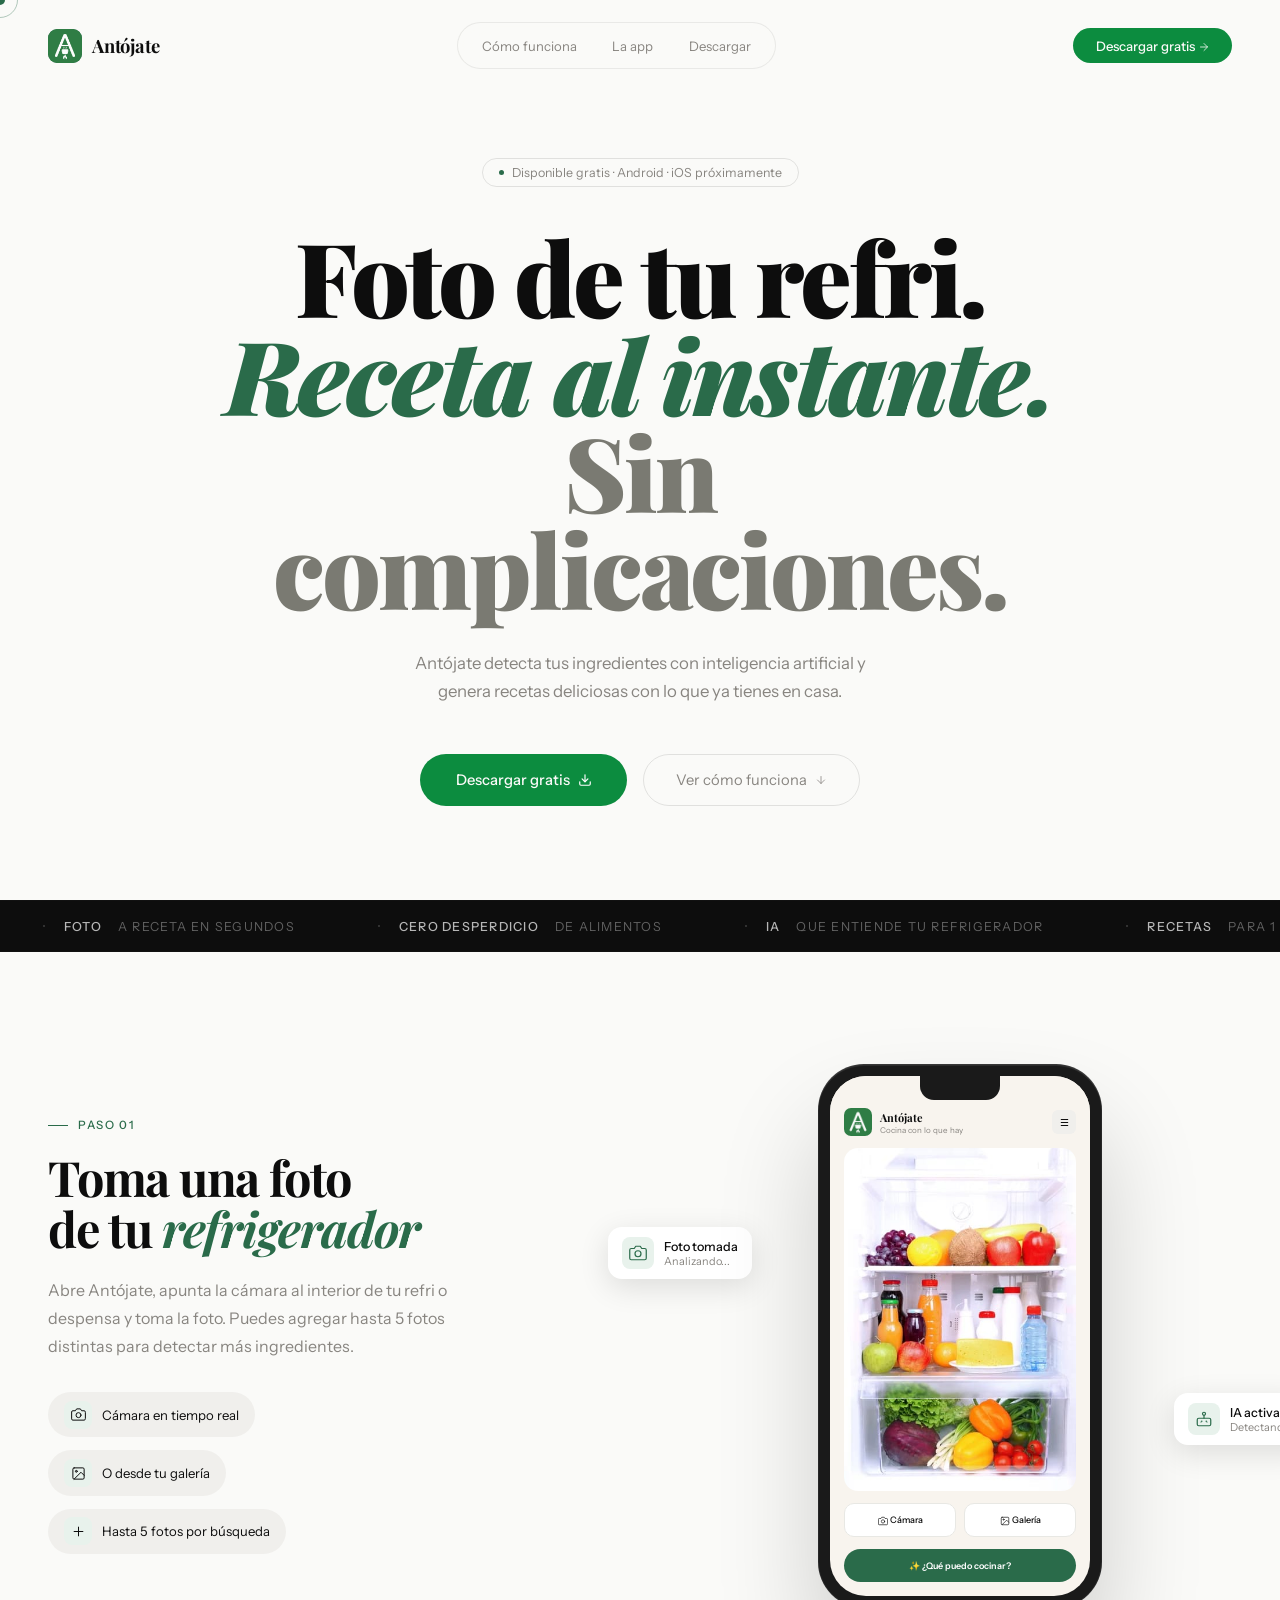
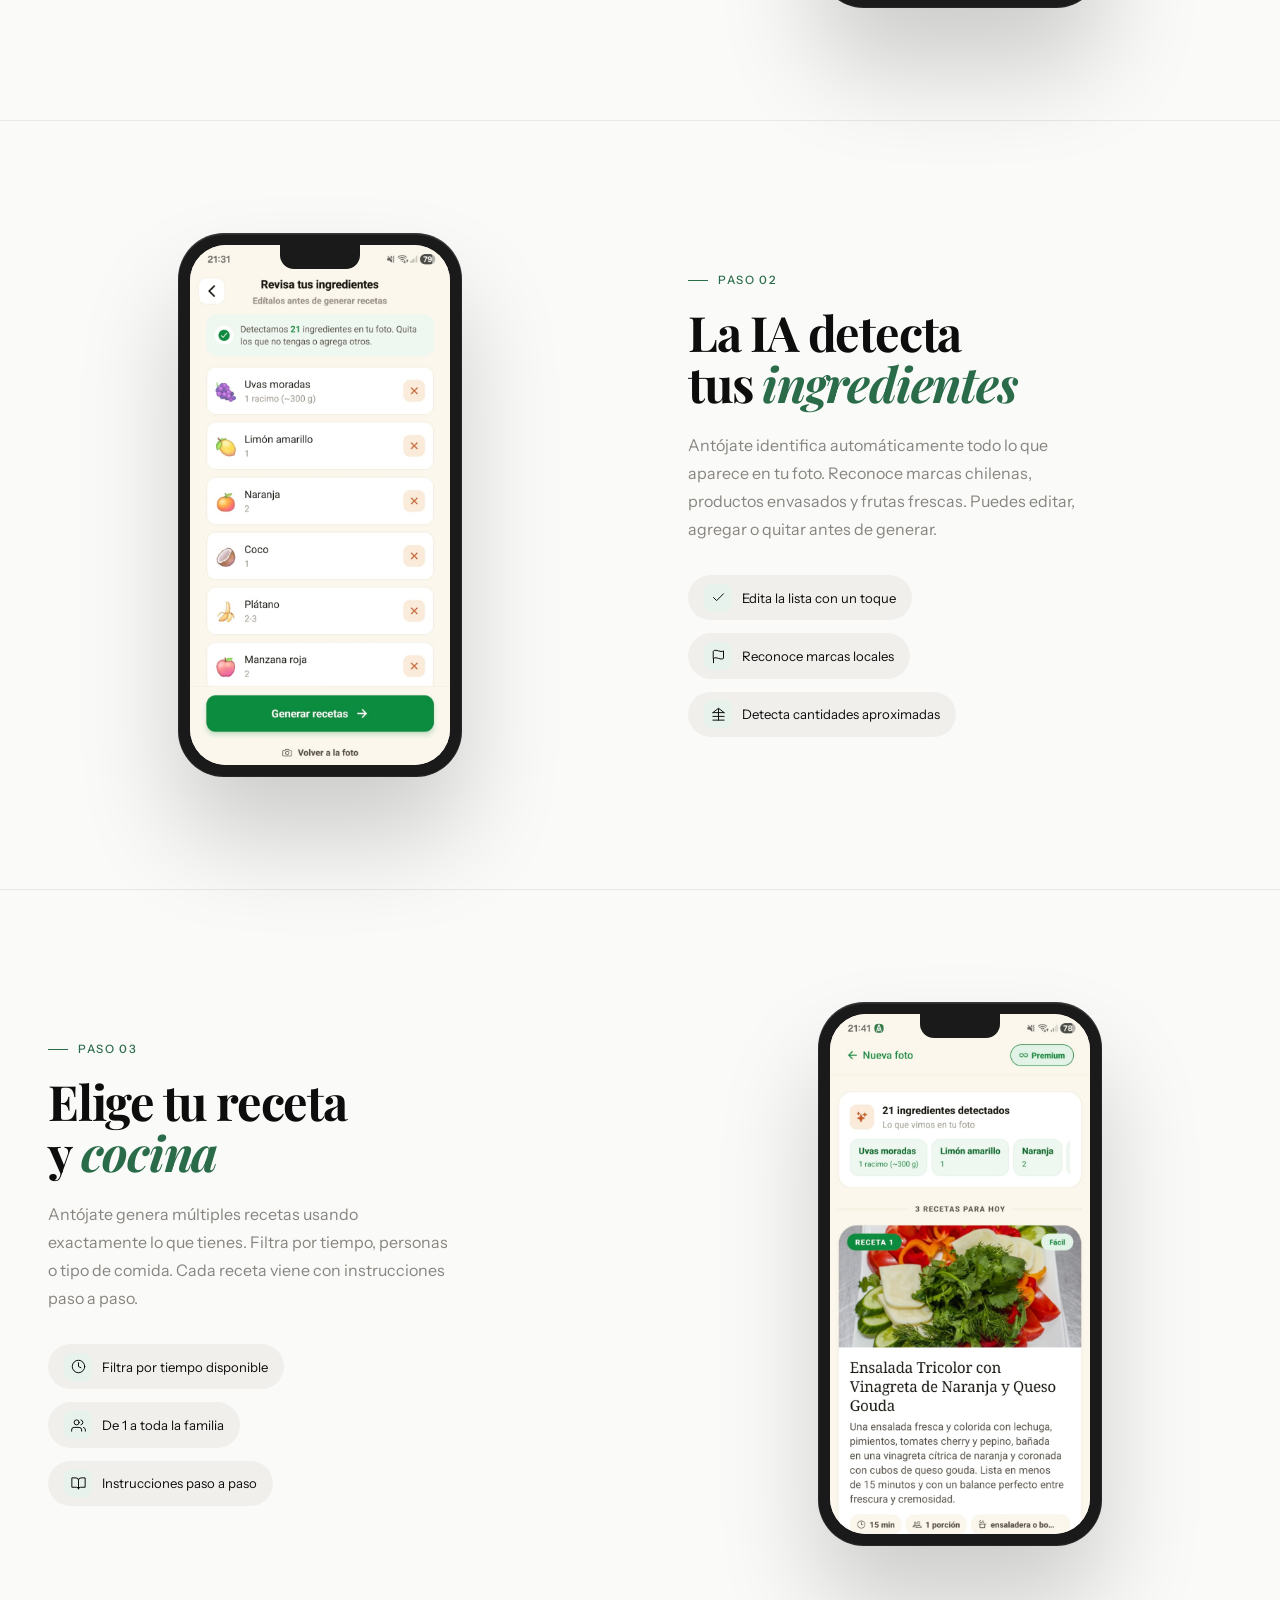
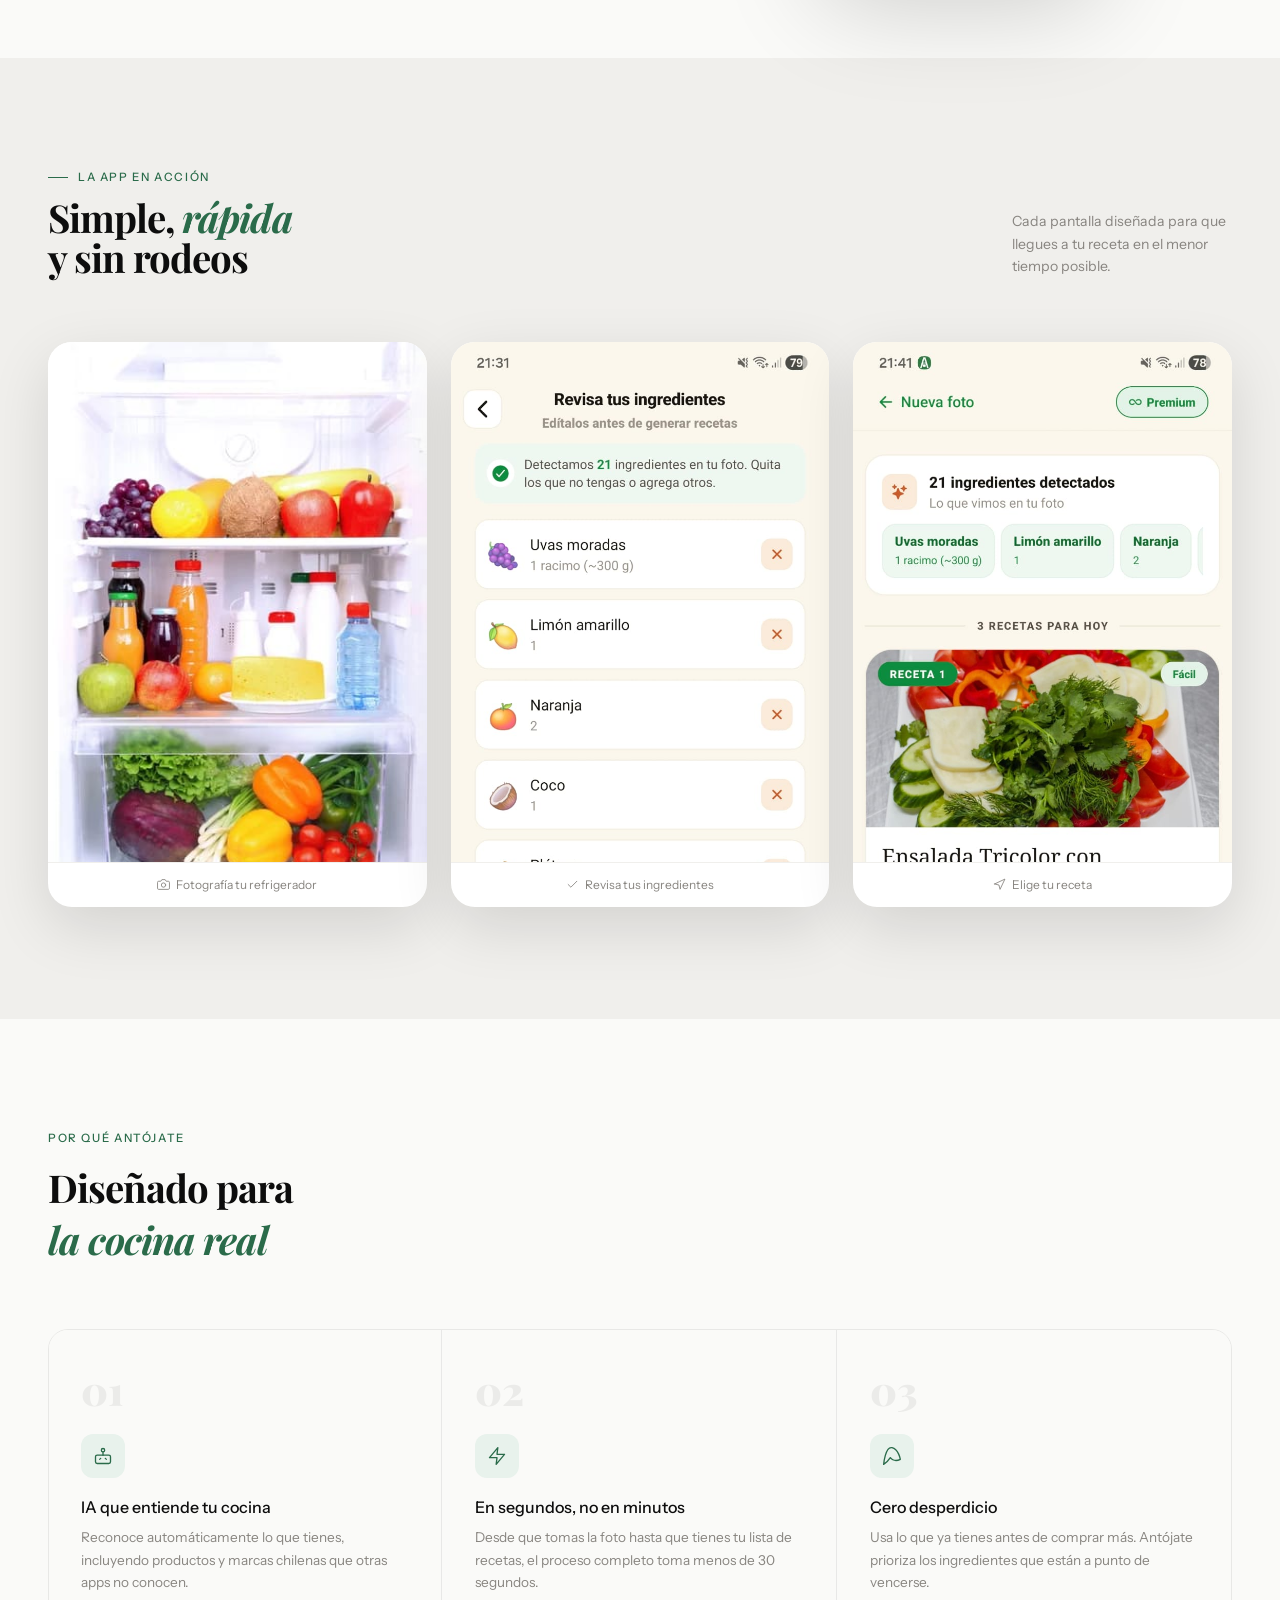
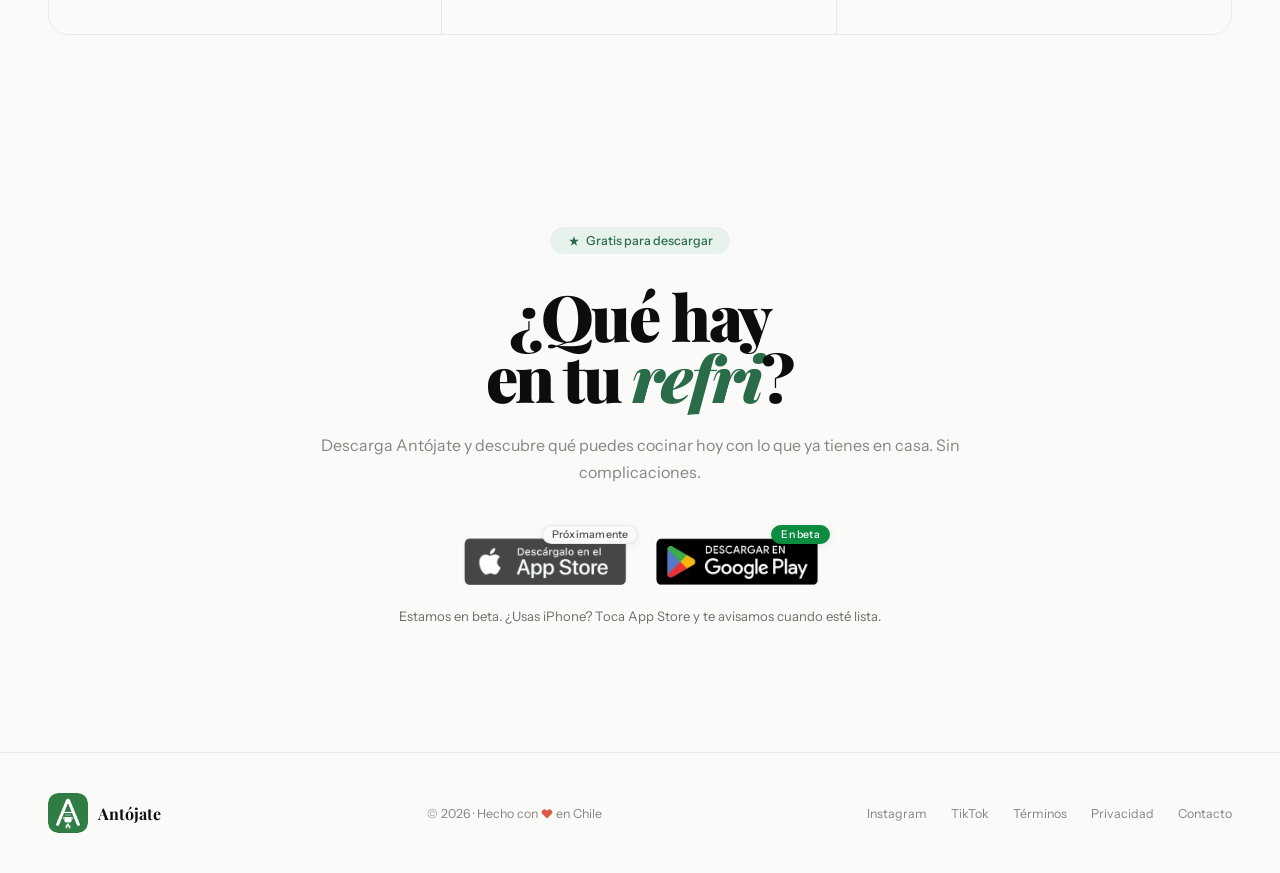
==== index.html @ 5fd153bb "Logo nuevo, modales de beta e iOS, link de Instagram" ====
<!DOCTYPE html>
<html lang="es">
<head>

  <!-- Meta tags básicos -->
  <meta name="description" content="Antójate detecta los ingredientes de tu refrigerador con una foto y genera recetas deliciosas al instante. Sin desperdiciar nada. Gratis para Android · iOS próximamente.">
  <meta name="keywords" content="recetas, cocina, refrigerador, ingredientes, app, Chile, inteligencia artificial">
  <meta name="author" content="Antójate">

  <!-- Open Graph (WhatsApp, Facebook, LinkedIn) -->
  <meta property="og:type" content="website">
  <meta property="og:url" content="https://antojate.cl">
  <meta property="og:title" content="Antójate — Cocina con lo que hay">
  <meta property="og:description" content="Foto de tu refri → receta al instante. La app que detecta tus ingredientes con IA y genera recetas deliciosas. Gratis.">
  <meta property="og:image" content="https://antojate.cl/logo.png">
  <meta property="og:image:width" content="512">
  <meta property="og:image:height" content="512">
  <meta property="og:locale" content="es_CL">
  <meta property="og:site_name" content="Antójate">

  <!-- Twitter / X -->
  <meta name="twitter:card" content="summary">
  <meta name="twitter:url" content="https://antojate.cl">
  <meta name="twitter:title" content="Antójate — Cocina con lo que hay">
  <meta name="twitter:description" content="Foto de tu refri → receta al instante. La app que detecta tus ingredientes con IA y genera recetas deliciosas. Gratis.">
  <meta name="twitter:image" content="https://antojate.cl/logo.png">

  <!-- Favicon -->
  <link rel="icon" type="image/png" href="logo.png">
  <link rel="apple-touch-icon" href="logo.png">

  <!-- Color del navegador en móvil -->
  <meta name="theme-color" content="#0c8c3f">
<meta charset="UTF-8">
<meta name="viewport" content="width=device-width, initial-scale=1.0, maximum-scale=1.0">
<title>Antójate — Cocina con lo que hay</title>
<link rel="preconnect" href="https://fonts.googleapis.com">
<link href="https://fonts.googleapis.com/css2?family=Playfair+Display:ital,wght@0,400;0,700;0,900;1,400;1,700&family=Instrument+Sans:wght@300;400;500&display=swap" rel="stylesheet">
<link rel="stylesheet" href="styles.css">
</head>
<body>

<div class="cursor" id="cursor"></div>
<div class="cursor-ring" id="cursor-ring"></div>

<!-- NAV -->
<nav>
  <div class="nav-inner">
    <a href="#" class="nav-logo">
      <div class="logo-mark" style="overflow:hidden;"><img src="logo.png" alt="Antójate" style="width:100%;height:100%;object-fit:cover;border-radius:inherit;"></div>
      <span class="logo-text">Antójate</span>
    </a>

    <div class="nav-pill">
      <a href="#como-funciona">Cómo funciona</a>
      <a href="#la-app">La app</a>
      <a href="#descargar">Descargar</a>
    </div>

    <a href="#descargar" class="nav-dl">Descargar gratis <svg xmlns="http://www.w3.org/2000/svg" width="12" height="12" viewBox="0 0 24 24" fill="none" stroke="currentColor" stroke-width="1.6" stroke-linecap="round" stroke-linejoin="round" style="display:inline-block;vertical-align:middle;flex-shrink:0;"><line x1="5" y1="12" x2="19" y2="12"/><polyline points="12 5 19 12 12 19"/></svg></a>
  </div>
</nav>

<!-- HERO -->
<section class="hero">
  <div class="hero-eyebrow">
    <span class="dot"></span>
    Disponible gratis · Android · iOS próximamente
  </div>
  <h1 class="hero-title">
    Foto de tu refri.<br>
    <em>Receta al instante.</em><br>
    <span class="line-2" style="color:#7A7A72;">Sin complicaciones.</span>
  </h1>
  <p class="hero-subtitle">
    Antójate detecta tus ingredientes con inteligencia artificial y genera recetas deliciosas con lo que ya tienes en casa.
  </p>
  <div class="hero-cta">
    <a href="#descargar" class="btn-main">
      Descargar gratis
      <svg width="14" height="14" viewBox="0 0 24 24" fill="none" stroke="white" stroke-width="2" stroke-linecap="round" stroke-linejoin="round"><path d="M21 15v4a2 2 0 0 1-2 2H5a2 2 0 0 1-2-2v-4"/><polyline points="7 10 12 15 17 10"/><line x1="12" y1="15" x2="12" y2="3"/></svg>
    </a>
    <a href="#como-funciona" class="btn-ghost">Ver cómo funciona <svg xmlns="http://www.w3.org/2000/svg" width="12" height="12" viewBox="0 0 24 24" fill="none" stroke="currentColor" stroke-width="1.6" stroke-linecap="round" stroke-linejoin="round" style="display:inline-block;vertical-align:middle;flex-shrink:0;"><line x1="12" y1="5" x2="12" y2="19"/><polyline points="19 12 12 19 5 12"/></svg></a>
  </div>

</section>

<!-- MARQUEE -->
<div class="marquee-wrap">
  <div class="marquee-track">
    <!-- duplicated for seamless loop -->
    <span class="marquee-item"><span class="marquee-sep" style="color:rgba(255,255,255,0.2);display:inline-flex;align-items:center;"><svg xmlns="http://www.w3.org/2000/svg" width="8" height="8" viewBox="0 0 24 24" fill="none" stroke="currentColor" stroke-width="1.6" stroke-linecap="round" stroke-linejoin="round" style="display:inline-block;vertical-align:middle;flex-shrink:0;"><circle cx="12" cy="12" r="3" fill="currentColor" stroke="none"/></svg></span> <strong>Foto</strong> a receta en segundos</span>
    <span class="marquee-item"><span class="marquee-sep" style="color:rgba(255,255,255,0.2);display:inline-flex;align-items:center;"><svg xmlns="http://www.w3.org/2000/svg" width="8" height="8" viewBox="0 0 24 24" fill="none" stroke="currentColor" stroke-width="1.6" stroke-linecap="round" stroke-linejoin="round" style="display:inline-block;vertical-align:middle;flex-shrink:0;"><circle cx="12" cy="12" r="3" fill="currentColor" stroke="none"/></svg></span> <strong>Cero desperdicio</strong> de alimentos</span>
    <span class="marquee-item"><span class="marquee-sep" style="color:rgba(255,255,255,0.2);display:inline-flex;align-items:center;"><svg xmlns="http://www.w3.org/2000/svg" width="8" height="8" viewBox="0 0 24 24" fill="none" stroke="currentColor" stroke-width="1.6" stroke-linecap="round" stroke-linejoin="round" style="display:inline-block;vertical-align:middle;flex-shrink:0;"><circle cx="12" cy="12" r="3" fill="currentColor" stroke="none"/></svg></span> <strong>IA</strong> que entiende tu refrigerador</span>
    <span class="marquee-item"><span class="marquee-sep" style="color:rgba(255,255,255,0.2);display:inline-flex;align-items:center;"><svg xmlns="http://www.w3.org/2000/svg" width="8" height="8" viewBox="0 0 24 24" fill="none" stroke="currentColor" stroke-width="1.6" stroke-linecap="round" stroke-linejoin="round" style="display:inline-block;vertical-align:middle;flex-shrink:0;"><circle cx="12" cy="12" r="3" fill="currentColor" stroke="none"/></svg></span> <strong>Recetas</strong> para 1 o para toda la familia</span>
    <span class="marquee-item"><span class="marquee-sep" style="color:rgba(255,255,255,0.2);display:inline-flex;align-items:center;"><svg xmlns="http://www.w3.org/2000/svg" width="8" height="8" viewBox="0 0 24 24" fill="none" stroke="currentColor" stroke-width="1.6" stroke-linecap="round" stroke-linejoin="round" style="display:inline-block;vertical-align:middle;flex-shrink:0;"><circle cx="12" cy="12" r="3" fill="currentColor" stroke="none"/></svg></span> Funciona con <strong>productos chilenos</strong></span>
    <span class="marquee-item"><span class="marquee-sep" style="color:rgba(255,255,255,0.2);display:inline-flex;align-items:center;"><svg xmlns="http://www.w3.org/2000/svg" width="8" height="8" viewBox="0 0 24 24" fill="none" stroke="currentColor" stroke-width="1.6" stroke-linecap="round" stroke-linejoin="round" style="display:inline-block;vertical-align:middle;flex-shrink:0;"><circle cx="12" cy="12" r="3" fill="currentColor" stroke="none"/></svg></span> <strong>100% gratis</strong> para descargar</span>
    <span class="marquee-item"><span class="marquee-sep" style="color:rgba(255,255,255,0.2);display:inline-flex;align-items:center;"><svg xmlns="http://www.w3.org/2000/svg" width="8" height="8" viewBox="0 0 24 24" fill="none" stroke="currentColor" stroke-width="1.6" stroke-linecap="round" stroke-linejoin="round" style="display:inline-block;vertical-align:middle;flex-shrink:0;"><circle cx="12" cy="12" r="3" fill="currentColor" stroke="none"/></svg></span> <strong>Foto</strong> a receta en segundos</span>
    <span class="marquee-item"><span class="marquee-sep" style="color:rgba(255,255,255,0.2);display:inline-flex;align-items:center;"><svg xmlns="http://www.w3.org/2000/svg" width="8" height="8" viewBox="0 0 24 24" fill="none" stroke="currentColor" stroke-width="1.6" stroke-linecap="round" stroke-linejoin="round" style="display:inline-block;vertical-align:middle;flex-shrink:0;"><circle cx="12" cy="12" r="3" fill="currentColor" stroke="none"/></svg></span> <strong>Cero desperdicio</strong> de alimentos</span>
    <span class="marquee-item"><span class="marquee-sep" style="color:rgba(255,255,255,0.2);display:inline-flex;align-items:center;"><svg xmlns="http://www.w3.org/2000/svg" width="8" height="8" viewBox="0 0 24 24" fill="none" stroke="currentColor" stroke-width="1.6" stroke-linecap="round" stroke-linejoin="round" style="display:inline-block;vertical-align:middle;flex-shrink:0;"><circle cx="12" cy="12" r="3" fill="currentColor" stroke="none"/></svg></span> <strong>IA</strong> que entiende tu refrigerador</span>
    <span class="marquee-item"><span class="marquee-sep" style="color:rgba(255,255,255,0.2);display:inline-flex;align-items:center;"><svg xmlns="http://www.w3.org/2000/svg" width="8" height="8" viewBox="0 0 24 24" fill="none" stroke="currentColor" stroke-width="1.6" stroke-linecap="round" stroke-linejoin="round" style="display:inline-block;vertical-align:middle;flex-shrink:0;"><circle cx="12" cy="12" r="3" fill="currentColor" stroke="none"/></svg></span> <strong>Recetas</strong> para 1 o para toda la familia</span>
    <span class="marquee-item"><span class="marquee-sep" style="color:rgba(255,255,255,0.2);display:inline-flex;align-items:center;"><svg xmlns="http://www.w3.org/2000/svg" width="8" height="8" viewBox="0 0 24 24" fill="none" stroke="currentColor" stroke-width="1.6" stroke-linecap="round" stroke-linejoin="round" style="display:inline-block;vertical-align:middle;flex-shrink:0;"><circle cx="12" cy="12" r="3" fill="currentColor" stroke="none"/></svg></span> Funciona con <strong>productos chilenos</strong></span>
    <span class="marquee-item"><span class="marquee-sep" style="color:rgba(255,255,255,0.2);display:inline-flex;align-items:center;"><svg xmlns="http://www.w3.org/2000/svg" width="8" height="8" viewBox="0 0 24 24" fill="none" stroke="currentColor" stroke-width="1.6" stroke-linecap="round" stroke-linejoin="round" style="display:inline-block;vertical-align:middle;flex-shrink:0;"><circle cx="12" cy="12" r="3" fill="currentColor" stroke="none"/></svg></span> <strong>100% gratis</strong> para descargar</span>
  </div>
</div>

<!-- STEP 1 -->
<div id="como-funciona">
<section class="step-section">
  <div class="reveal">
    <div class="step-label">Paso 01</div>
    <h2 class="step-heading">Toma una foto<br>de tu <em>refrigerador</em></h2>
    <p class="step-body">Abre Antójate, apunta la cámara al interior de tu refri o despensa y toma la foto. Puedes agregar hasta 5 fotos distintas para detectar más ingredientes.</p>
    <div class="step-detail">
      <div class="step-pill"><span class="step-pill-icon" style="width:28px;height:28px;border-radius:8px;background:var(--green-soft);display:inline-flex;align-items:center;justify-content:center;flex-shrink:0;"><svg xmlns="http://www.w3.org/2000/svg" width="15" height="15" viewBox="0 0 24 24" fill="none" stroke="currentColor" stroke-width="1.6" stroke-linecap="round" stroke-linejoin="round" style="display:inline-block;vertical-align:middle;flex-shrink:0;"><path d="M23 19a2 2 0 0 1-2 2H3a2 2 0 0 1-2-2V8a2 2 0 0 1 2-2h4l2-3h6l2 3h4a2 2 0 0 1 2 2z"/><circle cx="12" cy="13" r="4"/></svg></span> Cámara en tiempo real</div>
      <div class="step-pill"><span class="step-pill-icon" style="width:28px;height:28px;border-radius:8px;background:var(--green-soft);display:inline-flex;align-items:center;justify-content:center;flex-shrink:0;"><svg xmlns="http://www.w3.org/2000/svg" width="15" height="15" viewBox="0 0 24 24" fill="none" stroke="currentColor" stroke-width="1.6" stroke-linecap="round" stroke-linejoin="round" style="display:inline-block;vertical-align:middle;flex-shrink:0;"><rect x="3" y="3" width="18" height="18" rx="2"/><circle cx="8.5" cy="8.5" r="1.5"/><polyline points="21 15 16 10 5 21"/></svg></span> O desde tu galería</div>
      <div class="step-pill"><span class="step-pill-icon" style="width:28px;height:28px;border-radius:8px;background:var(--green-soft);display:inline-flex;align-items:center;justify-content:center;flex-shrink:0;"><svg xmlns="http://www.w3.org/2000/svg" width="15" height="15" viewBox="0 0 24 24" fill="none" stroke="currentColor" stroke-width="1.6" stroke-linecap="round" stroke-linejoin="round" style="display:inline-block;vertical-align:middle;flex-shrink:0;"><line x1="12" y1="5" x2="12" y2="19"/><line x1="5" y1="12" x2="19" y2="12"/></svg></span> Hasta 5 fotos por búsqueda</div>
    </div>
  </div>
  <div class="phone-showcase reveal reveal-delay-1">
    <div class="phone-badge left">
      <span class="badge-icon" style="display:flex;align-items:center;justify-content:center;width:32px;height:32px;border-radius:8px;background:var(--green-soft);color:var(--green);"><svg xmlns="http://www.w3.org/2000/svg" width="18" height="18" viewBox="0 0 24 24" fill="none" stroke="currentColor" stroke-width="1.6" stroke-linecap="round" stroke-linejoin="round" style="display:inline-block;vertical-align:middle;flex-shrink:0;"><path d="M23 19a2 2 0 0 1-2 2H3a2 2 0 0 1-2-2V8a2 2 0 0 1 2-2h4l2-3h6l2 3h4a2 2 0 0 1 2 2z"/><circle cx="12" cy="13" r="4"/></svg></span>
      <div>
        <span class="badge-text-main">Foto tomada</span>
        <span class="badge-text-sub">Analizando...</span>
      </div>
    </div>
    <div class="phone-frame-wrap"><div class="phone-outer">
      <div class="phone-bar"></div>
      <div class="phone-screen-area">
        <!-- Screenshot de la app: pantalla principal con foto del refri -->
        <div style="width:100%;height:100%;background:#F8F4EE;display:flex;flex-direction:column;">
          <!-- Header -->
          <div style="background:#F8F4EE;padding:32px 14px 12px;display:flex;align-items:center;gap:8px;">
            <div style="width:28px;height:28px;border-radius:7px;overflow:hidden;flex-shrink:0;"><img src="logo.png" style="width:100%;height:100%;object-fit:cover;display:block;"></div>
            <div>
              <div style="font-size:11px;font-weight:700;font-family:var(--serif);color:#0D0D0D;">Antójate</div>
              <div style="font-size:8px;color:#888580;">Cocina con lo que hay</div>
            </div>
            <div style="margin-left:auto;width:24px;height:24px;border-radius:6px;background:#F0EFEC;display:flex;align-items:center;justify-content:center;font-size:10px;">☰</div>
          </div>
          <!-- Photo area -->
          <div style="margin:0 14px;border-radius:14px;overflow:hidden;flex:1;background:linear-gradient(160deg,#C9E4CA 0%,#A7C5B5 100%);display:flex;align-items:center;justify-content:center;position:relative;min-height:160px;">
            <img src="[data-uri]" style="width:100%;height:100%;object-fit:cover;object-position:center;display:block;">
          </div>
          <!-- Buttons -->
          <div style="padding:12px 14px;display:flex;gap:8px;">
            <div style="flex:1;background:white;border-radius:10px;padding:10px;text-align:center;font-size:9px;font-weight:500;border:1px solid #E8E8E4;" style="display:inline-flex;align-items:center;gap:4px;"><svg xmlns="http://www.w3.org/2000/svg" width="10" height="10" viewBox="0 0 24 24" fill="none" stroke="currentColor" stroke-width="1.6" stroke-linecap="round" stroke-linejoin="round" style="display:inline-block;vertical-align:middle;flex-shrink:0;"><path d="M23 19a2 2 0 0 1-2 2H3a2 2 0 0 1-2-2V8a2 2 0 0 1 2-2h4l2-3h6l2 3h4a2 2 0 0 1 2 2z"/><circle cx="12" cy="13" r="4"/></svg> Cámara</div>
            <div style="flex:1;background:white;border-radius:10px;padding:10px;text-align:center;font-size:9px;font-weight:500;border:1px solid #E8E8E4;" style="display:inline-flex;align-items:center;gap:4px;"><svg xmlns="http://www.w3.org/2000/svg" width="10" height="10" viewBox="0 0 24 24" fill="none" stroke="currentColor" stroke-width="1.6" stroke-linecap="round" stroke-linejoin="round" style="display:inline-block;vertical-align:middle;flex-shrink:0;"><rect x="3" y="3" width="18" height="18" rx="2"/><circle cx="8.5" cy="8.5" r="1.5"/><polyline points="21 15 16 10 5 21"/></svg> Galería</div>
          </div>
          <div style="margin:0 14px 14px;background:#2A6B4A;border-radius:20px;padding:11px;text-align:center;font-size:9px;color:white;font-weight:600;">✨ ¿Qué puedo cocinar?</div>
        </div>
      </div>
    </div>
    <div class="phone-badge right">
      <span class="badge-icon" style="display:flex;align-items:center;justify-content:center;width:32px;height:32px;border-radius:8px;background:var(--green-soft);color:var(--green);"><svg xmlns="http://www.w3.org/2000/svg" width="18" height="18" viewBox="0 0 24 24" fill="none" stroke="currentColor" stroke-width="1.6" stroke-linecap="round" stroke-linejoin="round" style="display:inline-block;vertical-align:middle;flex-shrink:0;"><rect x="3" y="11" width="18" height="10" rx="2"/><circle cx="12" cy="5" r="2"/><path d="M12 7v4"/><line x1="8" y1="16" x2="8" y2="16"/><line x1="16" y1="16" x2="16" y2="16"/><circle cx="9" cy="15" r="1" fill="currentColor" stroke="none"/><circle cx="15" cy="15" r="1" fill="currentColor" stroke="none"/></svg></span>
      <div>
        <span class="badge-text-main">IA activada</span>
        <span class="badge-text-sub">Detectando...</span>
      </div>
    </div>
  </div>
</section>
</div>

<hr class="section-divider">

<!-- STEP 2 -->
<section class="step-section reverse" id="la-app">
  <div class="reveal">
    <div class="step-label">Paso 02</div>
    <h2 class="step-heading">La IA detecta<br>tus <em>ingredientes</em></h2>
    <p class="step-body">Antójate identifica automáticamente todo lo que aparece en tu foto. Reconoce marcas chilenas, productos envasados y frutas frescas. Puedes editar, agregar o quitar antes de generar.</p>
    <div class="step-detail">
      <div class="step-pill"><span class="step-pill-icon" style="width:28px;height:28px;border-radius:8px;background:var(--green-soft);display:inline-flex;align-items:center;justify-content:center;flex-shrink:0;"><svg xmlns="http://www.w3.org/2000/svg" width="15" height="15" viewBox="0 0 24 24" fill="none" stroke="currentColor" stroke-width="1.6" stroke-linecap="round" stroke-linejoin="round" style="display:inline-block;vertical-align:middle;flex-shrink:0;"><polyline points="20 6 9 17 4 12"/></svg></span> Edita la lista con un toque</div>
      <div class="step-pill"><span class="step-pill-icon" style="width:28px;height:28px;border-radius:8px;background:var(--green-soft);display:inline-flex;align-items:center;justify-content:center;flex-shrink:0;"><svg xmlns="http://www.w3.org/2000/svg" width="15" height="15" viewBox="0 0 24 24" fill="none" stroke="currentColor" stroke-width="1.6" stroke-linecap="round" stroke-linejoin="round" style="display:inline-block;vertical-align:middle;flex-shrink:0;"><path d="M4 15s1-1 4-1 5 2 8 2 4-1 4-1V3s-1 1-4 1-5-2-8-2-4 1-4 1z"/><line x1="4" y1="22" x2="4" y2="15"/></svg></span> Reconoce marcas locales</div>
      <div class="step-pill"><span class="step-pill-icon" style="width:28px;height:28px;border-radius:8px;background:var(--green-soft);display:inline-flex;align-items:center;justify-content:center;flex-shrink:0;"><svg xmlns="http://www.w3.org/2000/svg" width="15" height="15" viewBox="0 0 24 24" fill="none" stroke="currentColor" stroke-width="1.6" stroke-linecap="round" stroke-linejoin="round" style="display:inline-block;vertical-align:middle;flex-shrink:0;"><line x1="12" y1="3" x2="12" y2="21"/><path d="M3 9l9-7 9 7"/><path d="M3 9h18"/><path d="M3 15h18"/><path d="M3 21h18"/></svg></span> Detecta cantidades aproximadas</div>
    </div>
  </div>
  <div class="phone-showcase reveal reveal-delay-1">
    <div class="phone-frame-wrap"><div class="phone-outer">
      <div class="phone-bar"></div>
      <div class="phone-screen-area">
        <!-- Screen: ingredient review -->
        <img src="[data-uri]" style="width:100%;height:100%;object-fit:cover;object-position:top;display:block;">
      </div>
    </div>
  </div>
</div>
</section>

<hr class="section-divider">

<!-- STEP 3 -->
<section class="step-section">
  <div class="reveal">
    <div class="step-label">Paso 03</div>
    <h2 class="step-heading">Elige tu receta<br>y <em>cocina</em></h2>
    <p class="step-body">Antójate genera múltiples recetas usando exactamente lo que tienes. Filtra por tiempo, personas o tipo de comida. Cada receta viene con instrucciones paso a paso.</p>
    <div class="step-detail">
      <div class="step-pill"><span class="step-pill-icon" style="width:28px;height:28px;border-radius:8px;background:var(--green-soft);display:inline-flex;align-items:center;justify-content:center;flex-shrink:0;"><svg xmlns="http://www.w3.org/2000/svg" width="15" height="15" viewBox="0 0 24 24" fill="none" stroke="currentColor" stroke-width="1.6" stroke-linecap="round" stroke-linejoin="round" style="display:inline-block;vertical-align:middle;flex-shrink:0;"><circle cx="12" cy="12" r="10"/><polyline points="12 6 12 12 16 14"/></svg></span> Filtra por tiempo disponible</div>
      <div class="step-pill"><span class="step-pill-icon" style="width:28px;height:28px;border-radius:8px;background:var(--green-soft);display:inline-flex;align-items:center;justify-content:center;flex-shrink:0;"><svg xmlns="http://www.w3.org/2000/svg" width="15" height="15" viewBox="0 0 24 24" fill="none" stroke="currentColor" stroke-width="1.6" stroke-linecap="round" stroke-linejoin="round" style="display:inline-block;vertical-align:middle;flex-shrink:0;"><path d="M17 21v-2a4 4 0 0 0-4-4H5a4 4 0 0 0-4 4v2"/><circle cx="9" cy="7" r="4"/><path d="M23 21v-2a4 4 0 0 0-3-3.87"/><path d="M16 3.13a4 4 0 0 1 0 7.75"/></svg></span> De 1 a toda la familia</div>
      <div class="step-pill"><span class="step-pill-icon" style="width:28px;height:28px;border-radius:8px;background:var(--green-soft);display:inline-flex;align-items:center;justify-content:center;flex-shrink:0;"><svg xmlns="http://www.w3.org/2000/svg" width="15" height="15" viewBox="0 0 24 24" fill="none" stroke="currentColor" stroke-width="1.6" stroke-linecap="round" stroke-linejoin="round" style="display:inline-block;vertical-align:middle;flex-shrink:0;"><path d="M2 3h6a4 4 0 0 1 4 4v14a3 3 0 0 0-3-3H2z"/><path d="M22 3h-6a4 4 0 0 0-4 4v14a3 3 0 0 1 3-3h7z"/></svg></span> Instrucciones paso a paso</div>
    </div>
  </div>
  <div class="phone-showcase reveal reveal-delay-1">
    <div class="phone-frame-wrap"><div class="phone-outer">
      <div class="phone-bar"></div>
      <div class="phone-screen-area">
        <!-- Screen: generated recipes -->
        <img src="[data-uri]" style="width:100%;height:100%;object-fit:cover;object-position:top;display:block;">
      </div>
    </div>
  </div>
</div>
</section>

<!-- GALLERY -->
<div class="gallery-section">
  <div class="gallery-inner">
    <div class="gallery-header reveal">
      <div>
        <div class="step-label" style="margin-bottom:0.8rem;">La app en acción</div>
        <h2 class="gallery-heading">Simple, <em>rápida</em><br>y sin rodeos</h2>
      </div>
      <p class="gallery-note">Cada pantalla diseñada para que llegues a tu receta en el menor tiempo posible.</p>
    </div>
    <div style="display:grid;grid-template-columns:repeat(3,1fr);gap:1.5rem;align-items:start;">

      <div class="reveal" style="border-radius:24px;overflow:hidden;box-shadow:0 20px 60px rgba(0,0,0,0.12);background:white;">
        <div style="height:520px;overflow:hidden;">
          <img src="[data-uri]" style="width:100%;height:100%;object-fit:cover;object-position:top;display:block;">
        </div>
        <div style="padding:12px 16px;text-align:center;border-top:1px solid #F0EFEC;">
          <span style="font-size:0.75rem;color:var(--gray-text);font-family:var(--sans);display:inline-flex;align-items:center;gap:6px;"><svg xmlns="http://www.w3.org/2000/svg" width="13" height="13" viewBox="0 0 24 24" fill="none" stroke="currentColor" stroke-width="1.6" stroke-linecap="round" stroke-linejoin="round" style="display:inline-block;vertical-align:middle;flex-shrink:0;"><path d="M23 19a2 2 0 0 1-2 2H3a2 2 0 0 1-2-2V8a2 2 0 0 1 2-2h4l2-3h6l2 3h4a2 2 0 0 1 2 2z"/><circle cx="12" cy="13" r="4"/></svg> Fotografía tu refrigerador</span>
        </div>
      </div>

      <div class="reveal reveal-delay-1" style="border-radius:24px;overflow:hidden;box-shadow:0 20px 60px rgba(0,0,0,0.12);background:white;">
        <div style="height:520px;overflow:hidden;">
          <img src="[data-uri]" style="width:100%;height:100%;object-fit:cover;object-position:top;display:block;">
        </div>
        <div style="padding:12px 16px;text-align:center;border-top:1px solid #F0EFEC;">
          <span style="font-size:0.75rem;color:var(--gray-text);font-family:var(--sans);display:inline-flex;align-items:center;gap:6px;"><svg xmlns="http://www.w3.org/2000/svg" width="13" height="13" viewBox="0 0 24 24" fill="none" stroke="currentColor" stroke-width="1.6" stroke-linecap="round" stroke-linejoin="round" style="display:inline-block;vertical-align:middle;flex-shrink:0;"><polyline points="20 6 9 17 4 12"/></svg> Revisa tus ingredientes</span>
        </div>
      </div>

      <div class="reveal reveal-delay-2" style="border-radius:24px;overflow:hidden;box-shadow:0 20px 60px rgba(0,0,0,0.12);background:white;">
        <div style="height:520px;overflow:hidden;">
          <img src="[data-uri]" style="width:100%;height:100%;object-fit:cover;object-position:top;display:block;">
        </div>
        <div style="padding:12px 16px;text-align:center;border-top:1px solid #F0EFEC;">
          <span style="font-size:0.75rem;color:var(--gray-text);font-family:var(--sans);display:inline-flex;align-items:center;gap:6px;"><svg xmlns="http://www.w3.org/2000/svg" width="13" height="13" viewBox="0 0 24 24" fill="none" stroke="currentColor" stroke-width="1.6" stroke-linecap="round" stroke-linejoin="round" style="display:inline-block;vertical-align:middle;flex-shrink:0;"><path d="M3 11l19-9-9 19-2-8-8-2z"/></svg> Elige tu receta</span>
        </div>
      </div>

    </div>
  </div>
</div>

<!-- FEATURES -->
<div class="features-row">
  <div class="features-row-header reveal">
    <div class="features-row-label">Por qué Antójate</div>
    <h2 class="features-row-heading">Diseñado para<br><em>la cocina real</em></h2>
  </div>
  <div class="feats-grid reveal">
    <div class="feat-item">
      <div class="feat-num">01</div>
      <div class="feat-icon" style="width:44px;height:44px;border-radius:12px;background:var(--green-soft);display:flex;align-items:center;justify-content:center;margin-bottom:1.2rem;color:var(--green);"><svg xmlns="http://www.w3.org/2000/svg" width="20" height="20" viewBox="0 0 24 24" fill="none" stroke="currentColor" stroke-width="1.6" stroke-linecap="round" stroke-linejoin="round" style="display:inline-block;vertical-align:middle;flex-shrink:0;"><rect x="3" y="11" width="18" height="10" rx="2"/><circle cx="12" cy="5" r="2"/><path d="M12 7v4"/><line x1="8" y1="16" x2="8" y2="16"/><line x1="16" y1="16" x2="16" y2="16"/><circle cx="9" cy="15" r="1" fill="currentColor" stroke="none"/><circle cx="15" cy="15" r="1" fill="currentColor" stroke="none"/></svg></div>
      <div class="feat-title">IA que entiende tu cocina</div>
      <p class="feat-desc">Reconoce automáticamente lo que tienes, incluyendo productos y marcas chilenas que otras apps no conocen.</p>
    </div>
    <div class="feat-item">
      <div class="feat-num">02</div>
      <div class="feat-icon" style="width:44px;height:44px;border-radius:12px;background:var(--green-soft);display:flex;align-items:center;justify-content:center;margin-bottom:1.2rem;color:var(--green);"><svg xmlns="http://www.w3.org/2000/svg" width="20" height="20" viewBox="0 0 24 24" fill="none" stroke="currentColor" stroke-width="1.6" stroke-linecap="round" stroke-linejoin="round" style="display:inline-block;vertical-align:middle;flex-shrink:0;"><polygon points="13 2 3 14 12 14 11 22 21 10 12 10 13 2"/></svg></div>
      <div class="feat-title">En segundos, no en minutos</div>
      <p class="feat-desc">Desde que tomas la foto hasta que tienes tu lista de recetas, el proceso completo toma menos de 30 segundos.</p>
    </div>
    <div class="feat-item">
      <div class="feat-num">03</div>
      <div class="feat-icon" style="width:44px;height:44px;border-radius:12px;background:var(--green-soft);display:flex;align-items:center;justify-content:center;margin-bottom:1.2rem;color:var(--green);"><svg xmlns="http://www.w3.org/2000/svg" width="20" height="20" viewBox="0 0 24 24" fill="none" stroke="currentColor" stroke-width="1.6" stroke-linecap="round" stroke-linejoin="round" style="display:inline-block;vertical-align:middle;flex-shrink:0;"><path d="M2 22s4-2 8-8c0 0 4 6 12 2 0 0-2-12-10-14C4 0 2 22 2 22z"/></svg></div>
      <div class="feat-title">Cero desperdicio</div>
      <p class="feat-desc">Usa lo que ya tienes antes de comprar más. Antójate prioriza los ingredientes que están a punto de vencerse.</p>
    </div>
  </div>
</div>

<!-- CTA FINAL -->
<div id="descargar" class="cta-final">
  <div class="cta-final-inner reveal">
    <div class="cta-tag" style="display:inline-flex;align-items:center;gap:6px;"><svg xmlns="http://www.w3.org/2000/svg" width="12" height="12" viewBox="0 0 24 24" fill="none" stroke="currentColor" stroke-width="1.6" stroke-linecap="round" stroke-linejoin="round" style="display:inline-block;vertical-align:middle;flex-shrink:0;color:var(--green)"><path d="M12 2l2.4 7.4H22l-6.2 4.5 2.4 7.4L12 17l-6.2 4.3 2.4-7.4L2 9.4h7.6L12 2z" fill="currentColor" stroke="none"/></svg> Gratis para descargar</div>
    <h2 class="cta-heading">¿Qué hay<br>en tu <em>refri</em>?</h2>
    <p class="cta-sub">Descarga Antójate y descubre qué puedes cocinar hoy con lo que ya tienes en casa. Sin complicaciones.</p>
    <div class="store-buttons">
      <button type="button" class="store-badge store-badge--soon" data-modal-open="modal-ios" aria-haspopup="dialog">
        <img src="[data-uri]" alt="App Store, próximamente">
        <span class="store-badge-tag">Próximamente</span>
      </button>
      <button type="button" class="store-badge" data-modal-open="modal-beta" aria-haspopup="dialog">
        <img src="[data-uri]" alt="Google Play">
        <span class="store-badge-tag store-badge-tag--beta">En beta</span>
      </button>
    </div>
    <p class="store-note">Estamos en beta. ¿Usas iPhone? Toca App Store y te avisamos cuando esté lista.</p>
  </div>
</div>

<!-- FOOTER -->
<footer>
  <div class="footer-logo-wrap">
    <div class="footer-logo-mark"><img src="logo.png" alt="Antójate" style="width:40px;height:40px;object-fit:cover;border-radius:10px;display:block;"></div>
    <span class="footer-brand-name">Antójate</span>
  </div>
  <span class="footer-center">© 2026 · Hecho con <svg xmlns="http://www.w3.org/2000/svg" width="12" height="12" viewBox="0 0 24 24" fill="none" stroke="currentColor" stroke-width="1.6" stroke-linecap="round" stroke-linejoin="round" style="display:inline-block;vertical-align:middle;flex-shrink:0;color:#e05a4a"><path d="M20.84 4.61a5.5 5.5 0 0 0-7.78 0L12 5.67l-1.06-1.06a5.5 5.5 0 0 0-7.78 7.78l1.06 1.06L12 21.23l7.78-7.78 1.06-1.06a5.5 5.5 0 0 0 0-7.78z" fill="currentColor" stroke="none"/></svg> en Chile</span>
  <div class="footer-right">
    <a href="https://www.instagram.com/antojateapp/" target="_blank" rel="noopener">Instagram</a>
    <a href="#">TikTok</a>
    <a href="/terminos" target="_blank" rel="noopener">Términos</a>
    <a href="/privacidad" target="_blank" rel="noopener">Privacidad</a>
    <a href="mailto:hola.antojate@gmail.com">Contacto</a>
  </div>
</footer>

<!-- MODAL: BETA GOOGLE PLAY -->
<div class="modal" id="modal-beta" role="dialog" aria-modal="true" aria-labelledby="modal-beta-title" hidden>
  <div class="modal-backdrop" data-modal-close></div>
  <div class="modal-card">
    <button type="button" class="modal-close" data-modal-close aria-label="Cerrar">
      <svg width="18" height="18" viewBox="0 0 24 24" fill="none" stroke="currentColor" stroke-width="2" stroke-linecap="round"><line x1="18" y1="6" x2="6" y2="18"/><line x1="6" y1="6" x2="18" y2="18"/></svg>
    </button>
    <img class="modal-logo" src="logo.png" alt="">
    <span class="modal-pill">Beta en curso</span>
    <h3 class="modal-title" id="modal-beta-title">Estamos afinando los <em>últimos detalles</em></h3>
    <p class="modal-text">Antójate está en etapa beta en Google Play. Muy pronto habilitaremos la descarga para todos.</p>
    <button type="button" class="modal-btn" data-modal-close>Entendido</button>
  </div>
</div>

<!-- MODAL: LISTA DE ESPERA iOS -->
<div class="modal" id="modal-ios" role="dialog" aria-modal="true" aria-labelledby="modal-ios-title" hidden>
  <div class="modal-backdrop" data-modal-close></div>
  <div class="modal-card">
    <button type="button" class="modal-close" data-modal-close aria-label="Cerrar">
      <svg width="18" height="18" viewBox="0 0 24 24" fill="none" stroke="currentColor" stroke-width="2" stroke-linecap="round"><line x1="18" y1="6" x2="6" y2="18"/><line x1="6" y1="6" x2="18" y2="18"/></svg>
    </button>
    <img class="modal-logo" src="logo.png" alt="">
    <span class="modal-pill">Próximamente en iOS</span>

    <div class="waitlist-form-wrap">
      <h3 class="modal-title" id="modal-ios-title">¿Usas <em>iPhone</em>?</h3>
      <p class="modal-text">Estamos preparando la versión para iOS. Déjanos tu correo y te avisamos apenas esté disponible.</p>
      <form class="waitlist-form" id="waitlist-form" novalidate>
        <label class="sr-only" for="waitlist-email">Correo electrónico</label>
        <input type="email" id="waitlist-email" name="email" placeholder="tucorreo@ejemplo.com" autocomplete="email" required>
        <input type="text" name="_gotcha" class="hp-field" tabindex="-1" autocomplete="off" aria-hidden="true">
        <button type="submit" class="modal-btn">Avísame</button>
      </form>
      <p class="waitlist-msg" id="waitlist-msg" role="status" aria-live="polite"></p>
      <p class="modal-fine">Solo te escribiremos para avisarte del lanzamiento. Nada de spam.</p>
    </div>

    <div class="waitlist-done" hidden>
      <div class="done-icon">
        <svg width="26" height="26" viewBox="0 0 24 24" fill="none" stroke="currentColor" stroke-width="2.2" stroke-linecap="round" stroke-linejoin="round"><polyline points="20 6 9 17 4 12"/></svg>
      </div>
      <h3 class="modal-title">¡Quedaste en la <em>lista</em>!</h3>
      <p class="modal-text">Te avisaremos a tu correo apenas Antójate llegue al App Store.</p>
      <button type="button" class="modal-btn" data-modal-close>Cerrar</button>
    </div>
  </div>
</div>

<script src="script.js"></script>
</body>
</html>
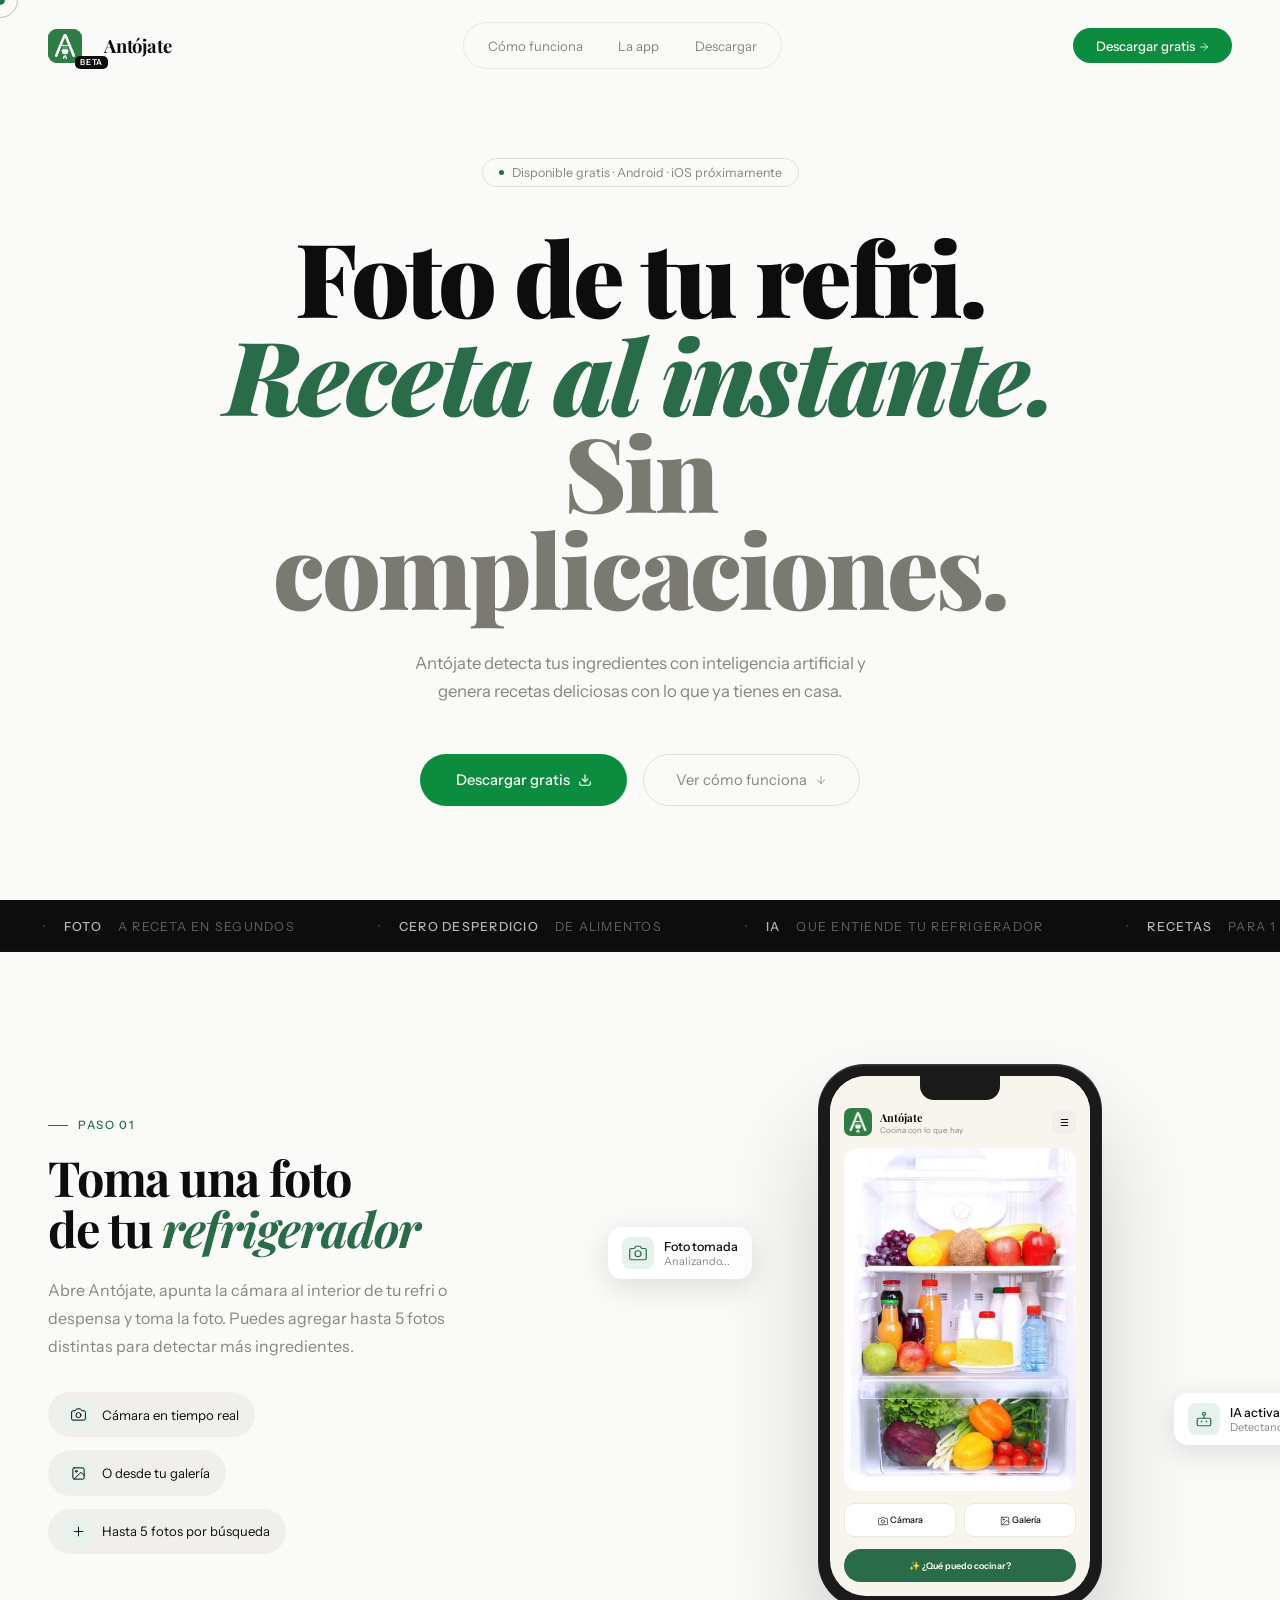
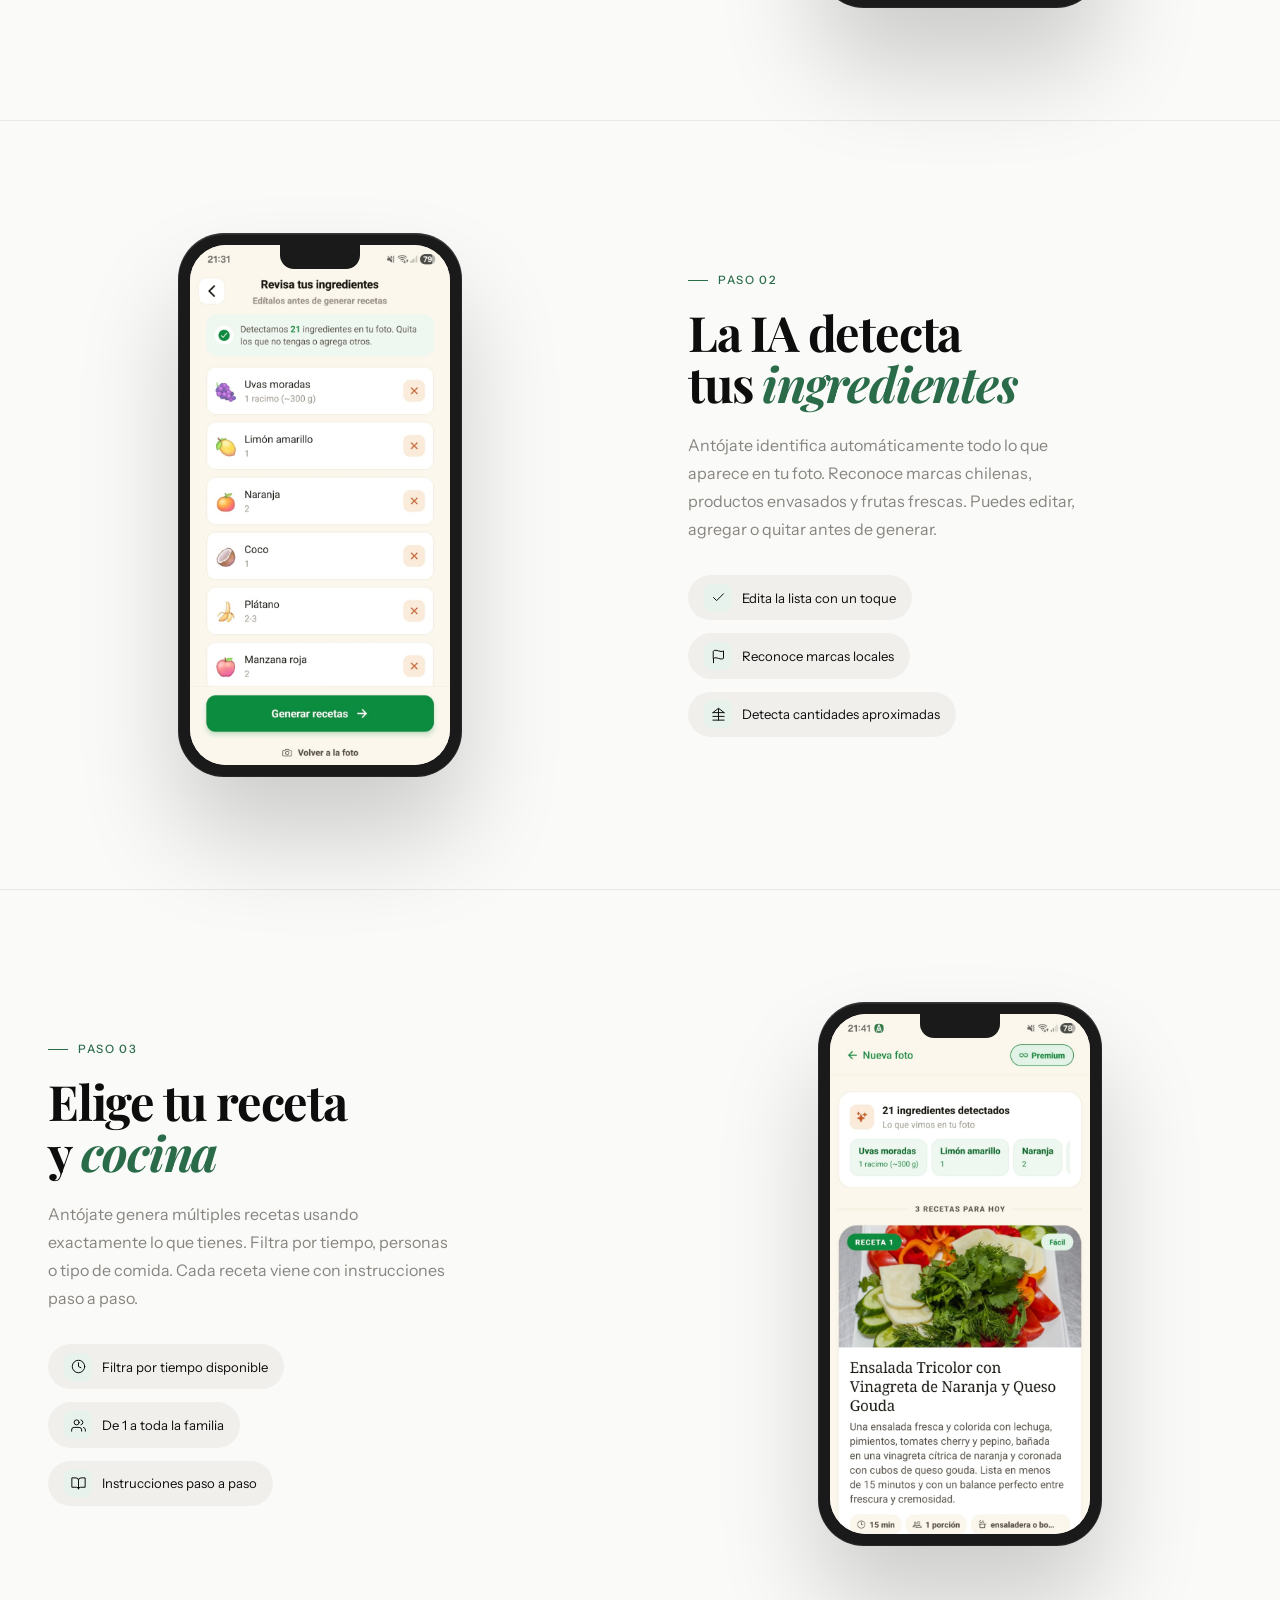
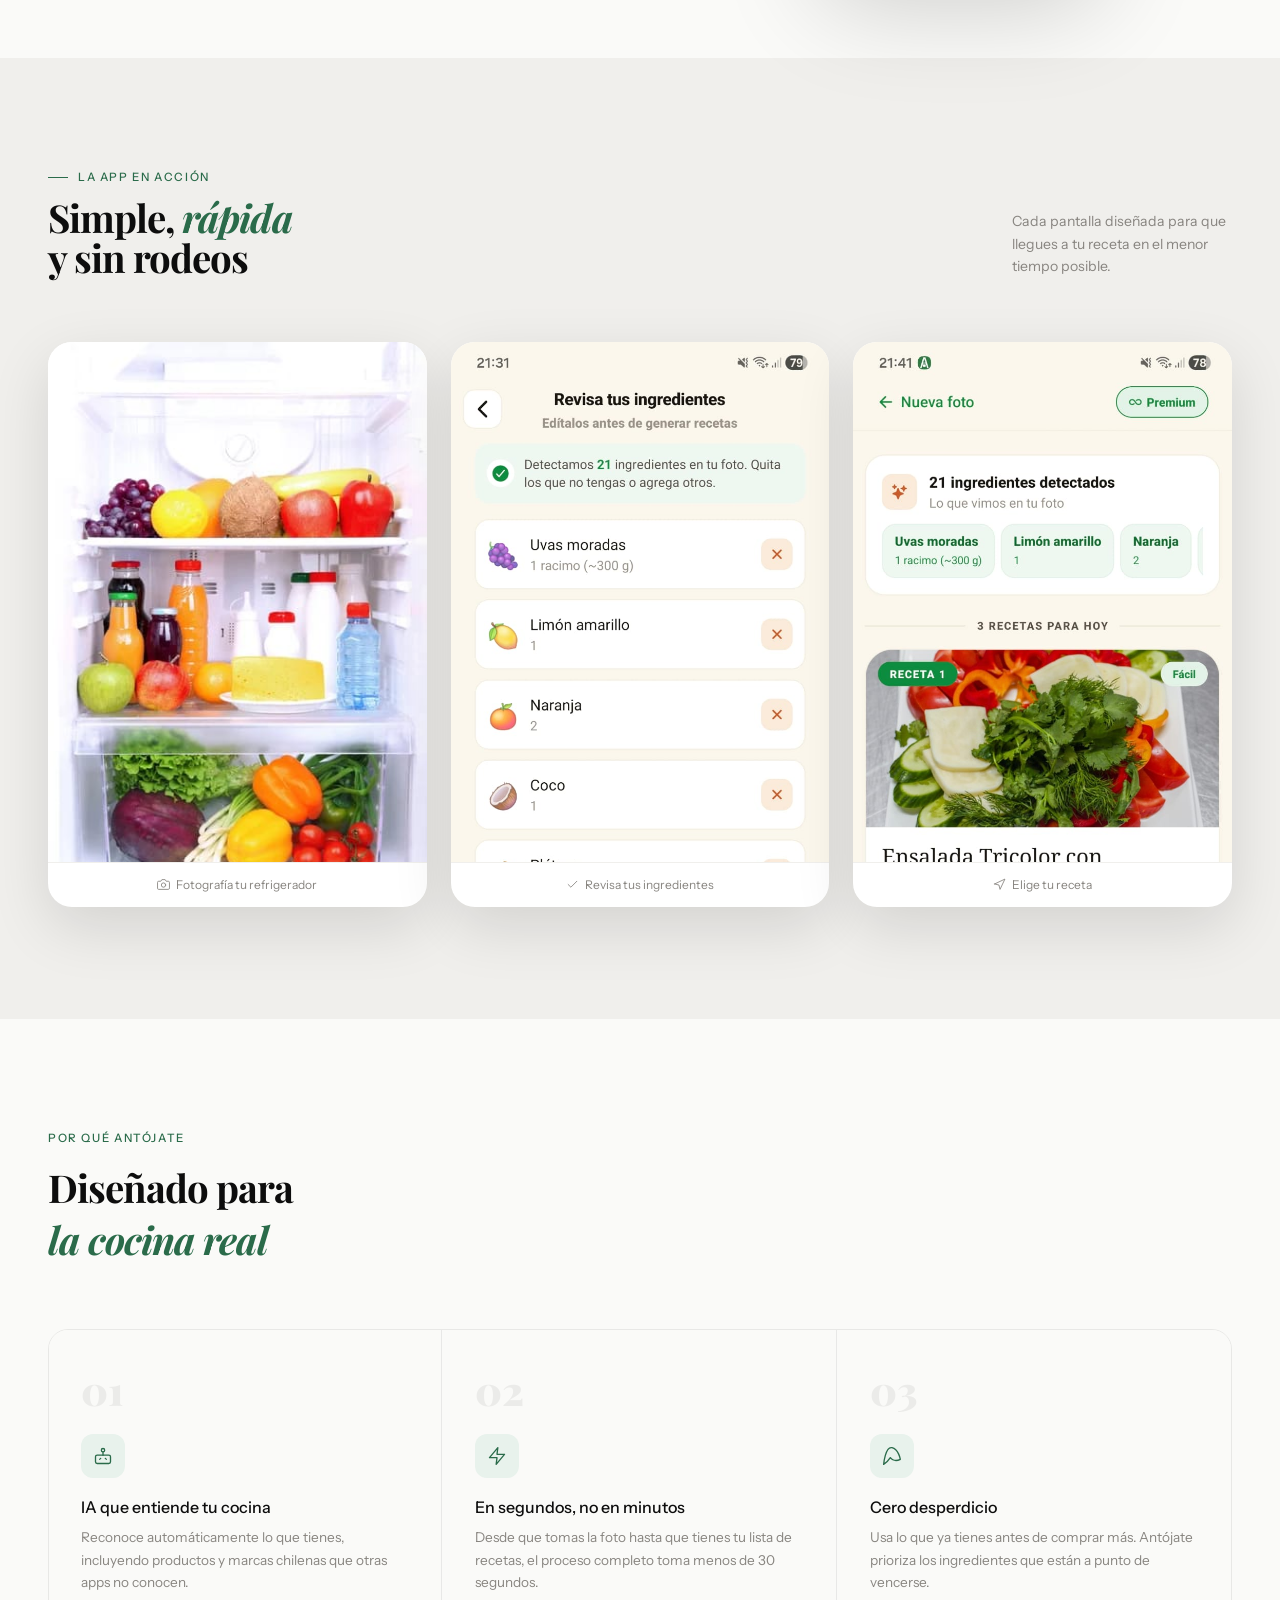
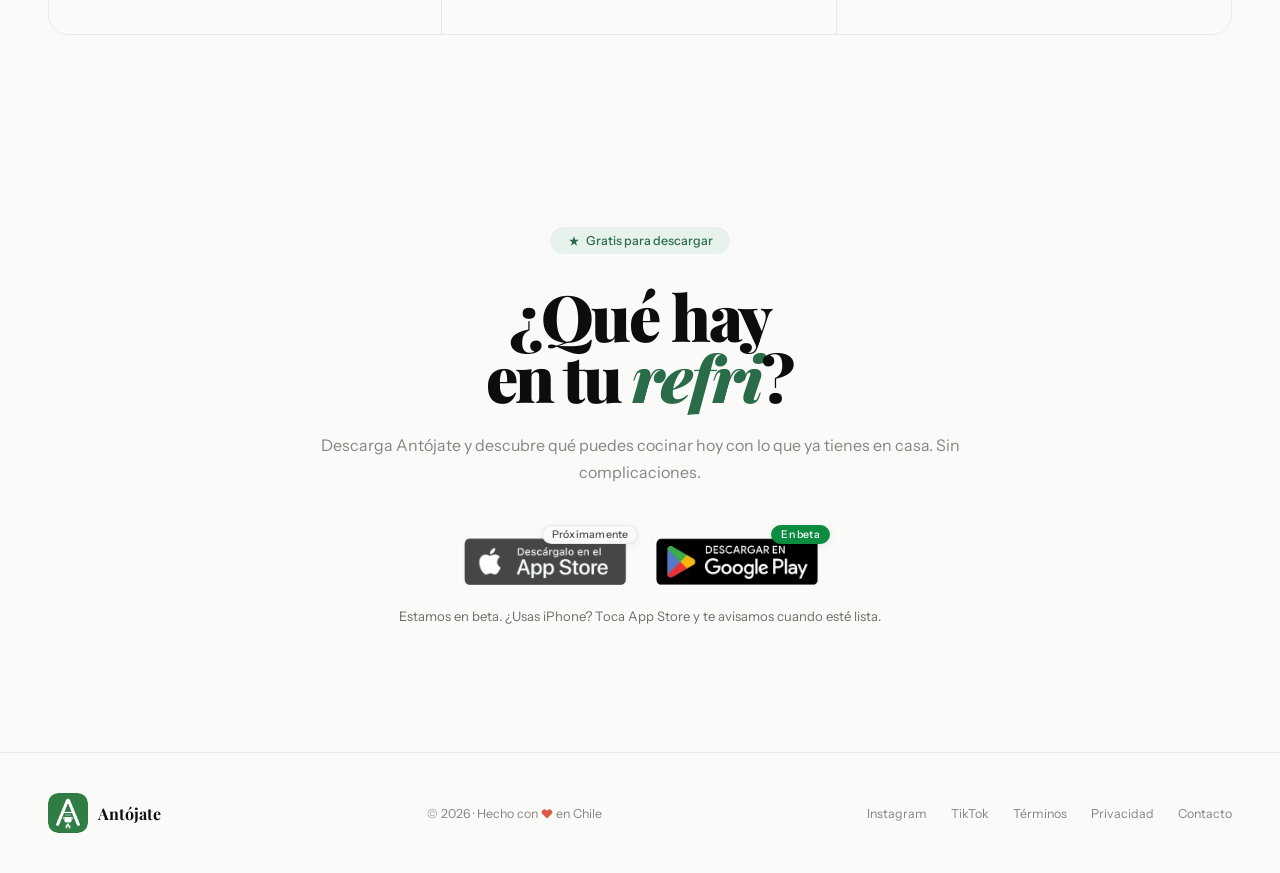
==== commit 775b880b: "Etiqueta beta en la esquina del logo" ====
--- a/index.html
+++ b/index.html
@@ -47,7 +47,7 @@
 <nav>
   <div class="nav-inner">
     <a href="#" class="nav-logo">
-      <div class="logo-mark" style="overflow:hidden;"><img src="logo.png" alt="Antójate" style="width:100%;height:100%;object-fit:cover;border-radius:inherit;"></div>
+      <div class="logo-mark"><img src="logo.png" alt="Antójate" style="width:100%;height:100%;object-fit:cover;border-radius:inherit;"><span class="beta-tag" title="Estamos en etapa beta">Beta</span></div>
       <span class="logo-text">Antójate</span>
     </a>
 
--- a/styles.css
+++ b/styles.css
@@ -709,3 +709,37 @@
   .store-badge img { height: 50px; }
   .store-buttons { flex-direction: column; align-items: center; gap: 1.1rem; }
 }
+
+/* ══════════════════════════════════════
+   ETIQUETA BETA (esquina del ícono del logo)
+   ══════════════════════════════════════ */
+.logo-mark { position: relative; overflow: visible; }
+.logo-mark img { border-radius: 9px; }
+.beta-tag {
+  position: absolute;
+  left: calc(100% - 7px); top: calc(100% - 7px);
+  background: #0D0D0D; color: #fff;
+  font-family: var(--sans);
+  font-size: 0.5rem; font-weight: 600;
+  letter-spacing: 0.1em; text-transform: uppercase;
+  padding: 2px 5px; border-radius: 5px;
+  line-height: 1.2; white-space: nowrap;
+  pointer-events: none;
+}
+.nav-logo { gap: 22px; }
+/* Espacio extra abajo para que la etiqueta no salga de la barra */
+nav.scrolled { padding-bottom: 1.05rem; }
+@media (max-width: 600px) {
+  .nav-logo { gap: 20px; }
+  nav.scrolled { padding: 0.75rem 1.2rem 1rem; }
+}
+
+@media (max-width: 600px) {
+  .nav-logo { gap: 20px; }
+  .nav-dl { white-space: nowrap; padding: 0.5rem 0.9rem; }
+  .nav-dl svg { display: none; }
+}
+@media (max-width: 420px) {
+  .logo-text { font-size: 0.95rem; }
+  .nav-dl { font-size: 0.74rem; padding: 0.45rem 0.8rem; }
+}
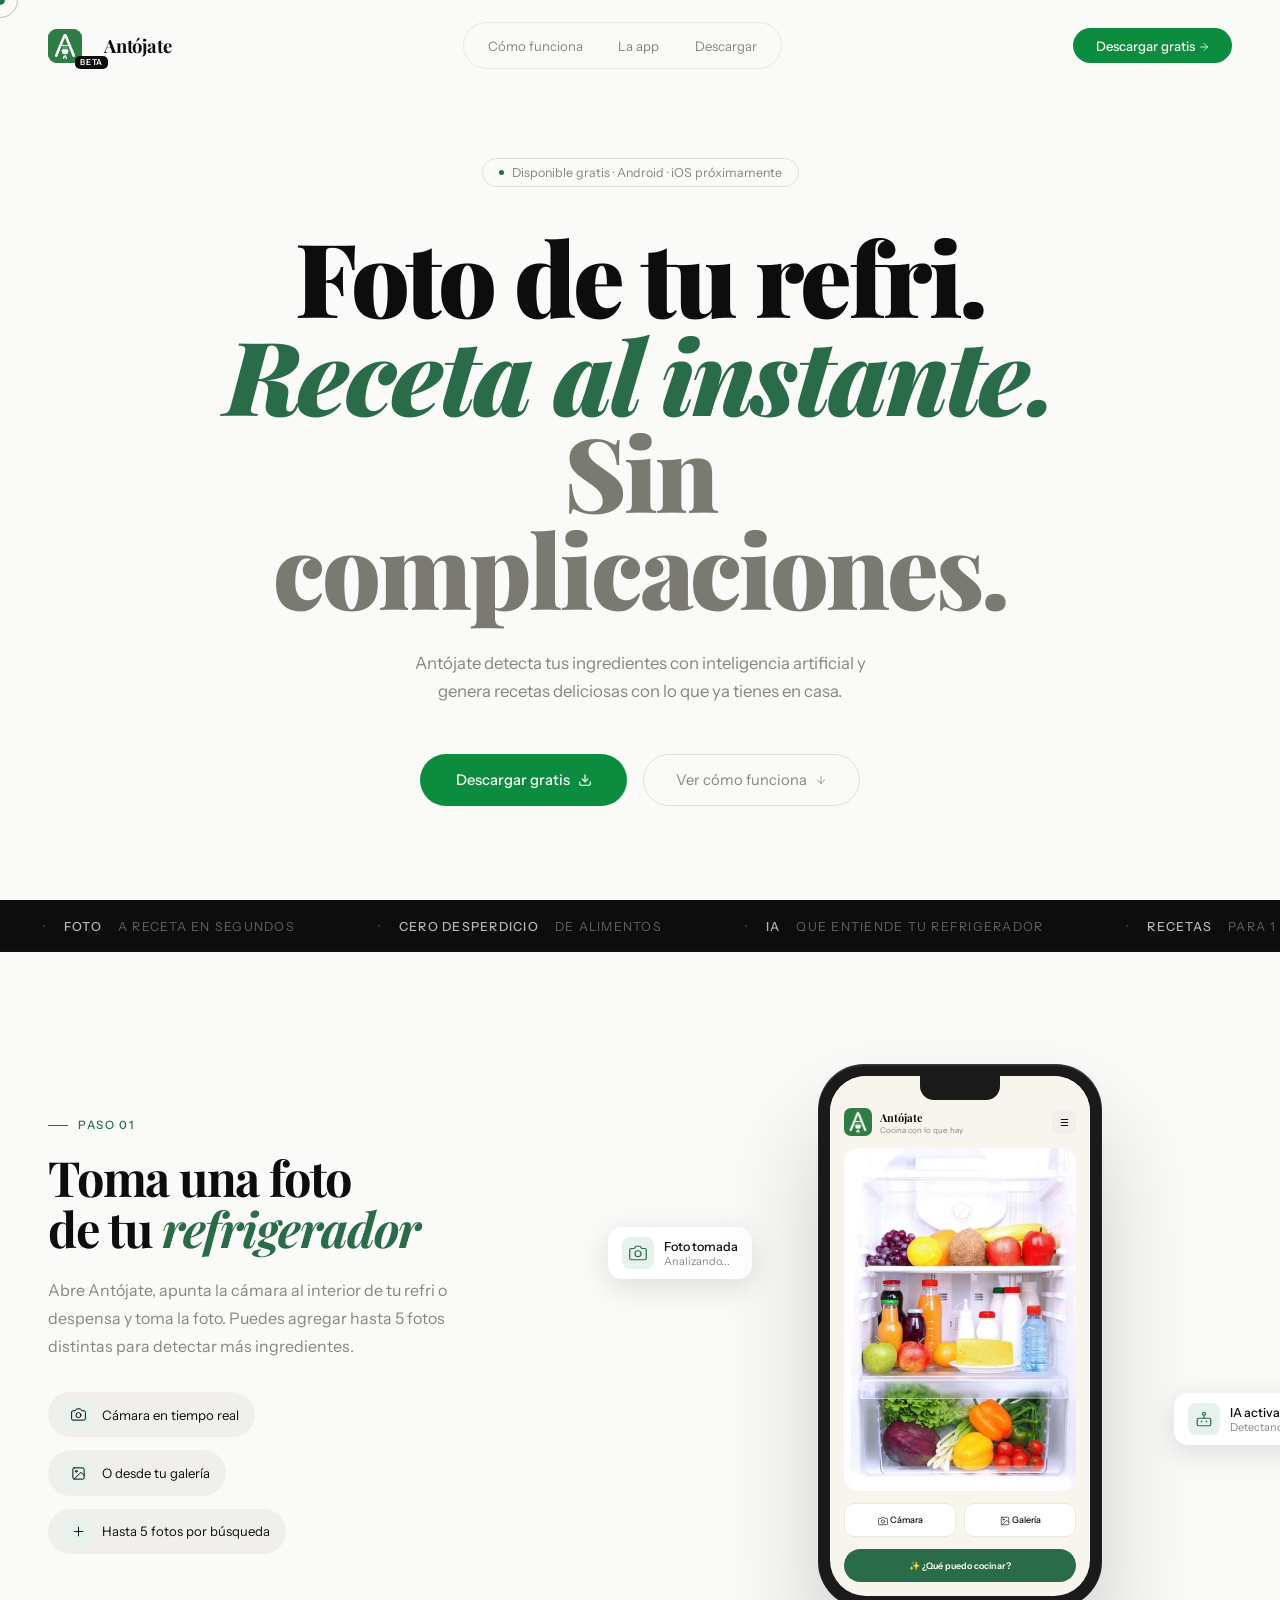
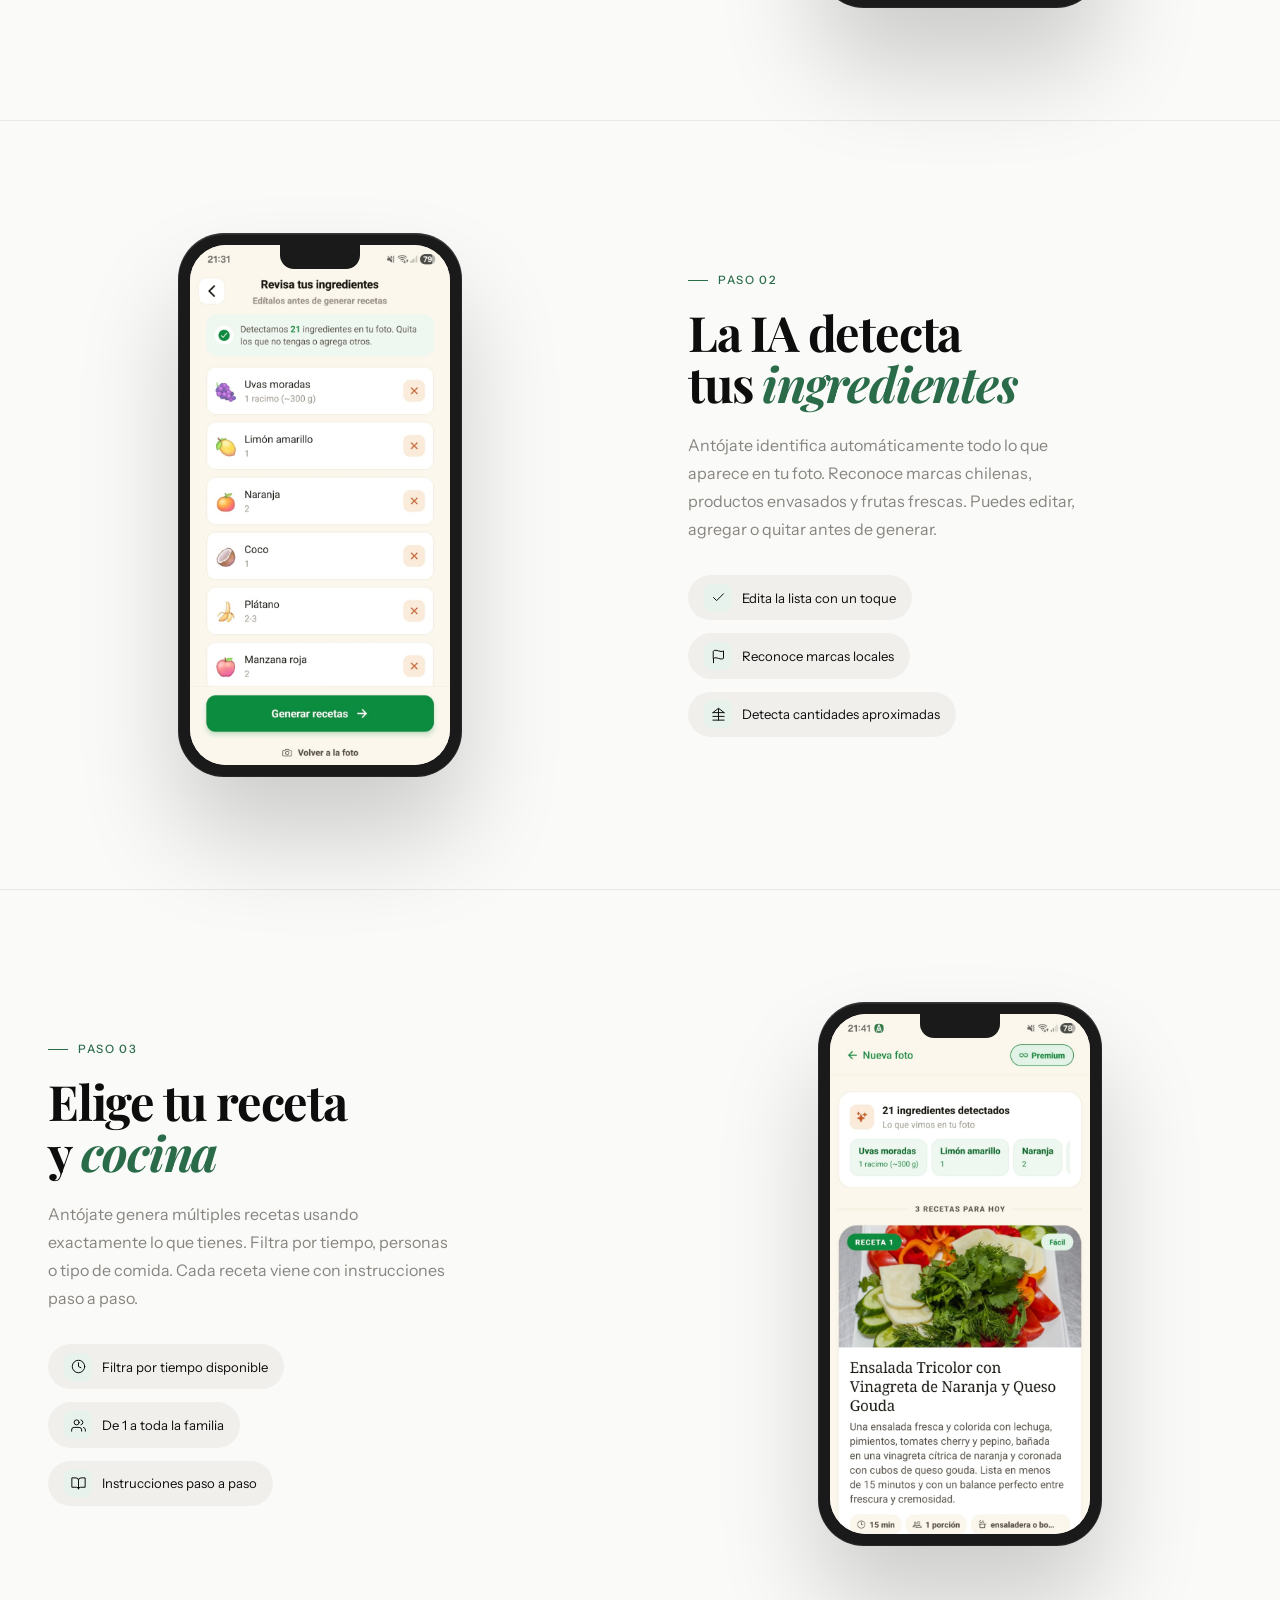
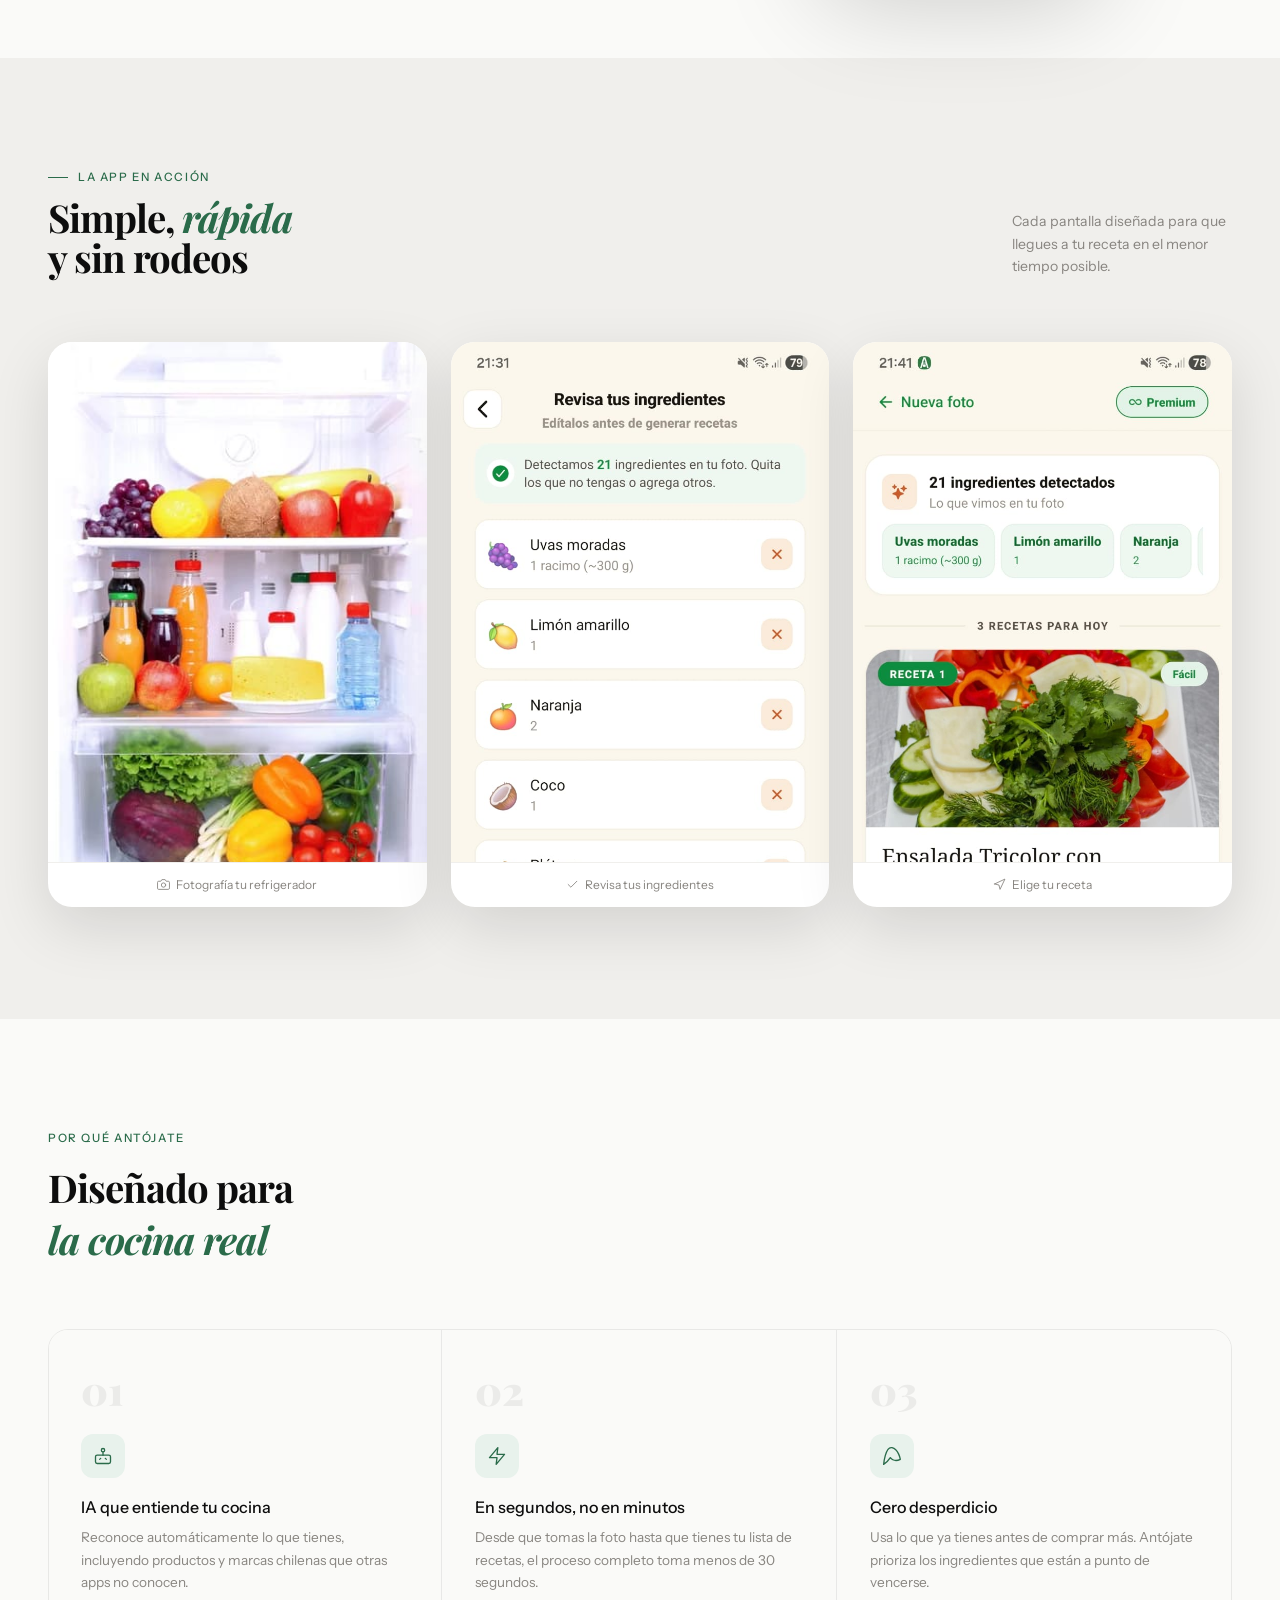
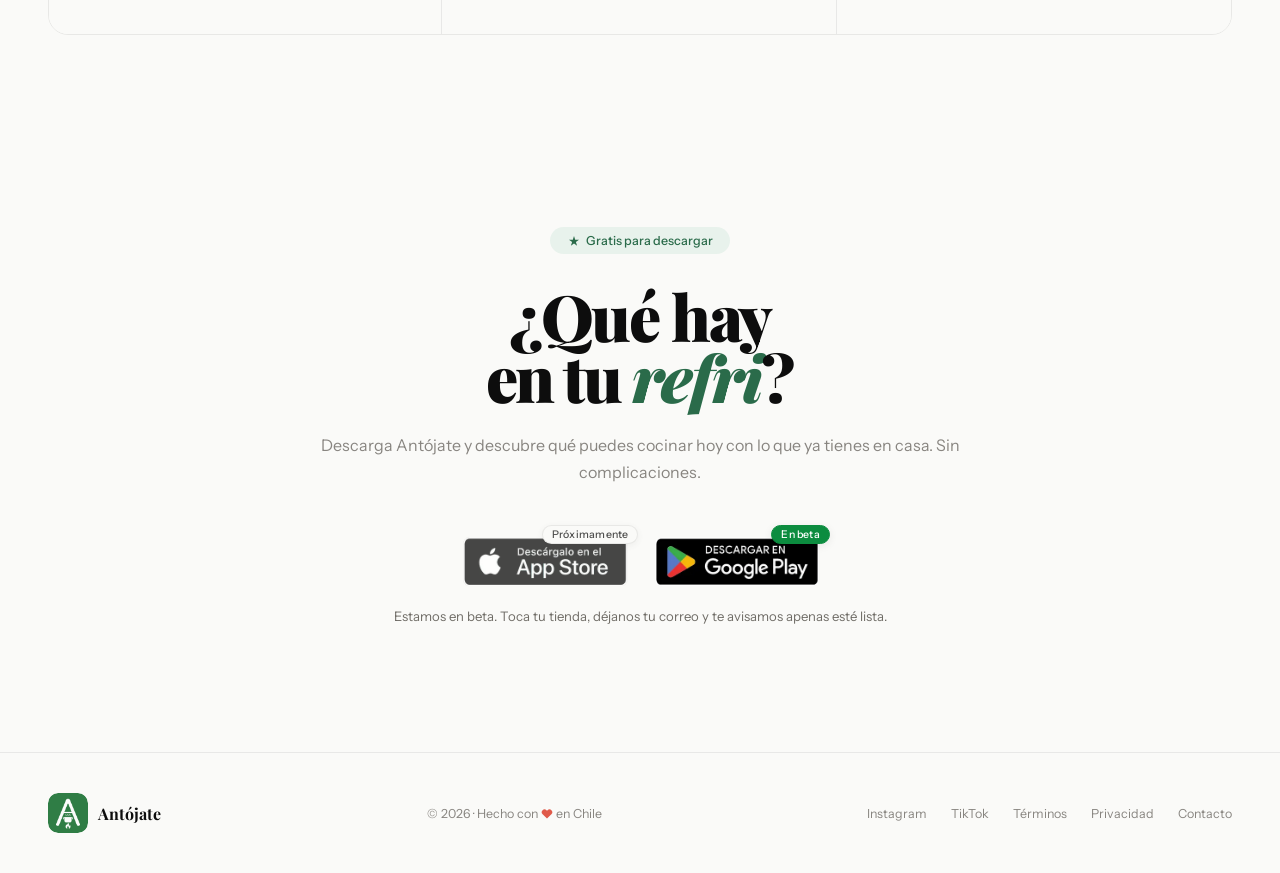
==== commit db142c22: "Lista de espera para Android e iOS" ====
--- a/index.html
+++ b/index.html
@@ -293,16 +293,16 @@
     <h2 class="cta-heading">¿Qué hay<br>en tu <em>refri</em>?</h2>
     <p class="cta-sub">Descarga Antójate y descubre qué puedes cocinar hoy con lo que ya tienes en casa. Sin complicaciones.</p>
     <div class="store-buttons">
-      <button type="button" class="store-badge store-badge--soon" data-modal-open="modal-ios" aria-haspopup="dialog">
+      <button type="button" class="store-badge store-badge--soon" data-modal-open="modal-lista" data-plataforma="iOS" aria-haspopup="dialog">
         <img src="[data-uri]" alt="App Store, próximamente">
         <span class="store-badge-tag">Próximamente</span>
       </button>
-      <button type="button" class="store-badge" data-modal-open="modal-beta" aria-haspopup="dialog">
+      <button type="button" class="store-badge" data-modal-open="modal-lista" data-plataforma="Android" aria-haspopup="dialog">
         <img src="[data-uri]" alt="Google Play">
         <span class="store-badge-tag store-badge-tag--beta">En beta</span>
       </button>
     </div>
-    <p class="store-note">Estamos en beta. ¿Usas iPhone? Toca App Store y te avisamos cuando esté lista.</p>
+    <p class="store-note">Estamos en beta. Toca tu tienda, déjanos tu correo y te avisamos apenas esté lista.</p>
   </div>
 </div>
 
@@ -322,42 +322,28 @@
   </div>
 </footer>
 
-<!-- MODAL: BETA GOOGLE PLAY -->
-<div class="modal" id="modal-beta" role="dialog" aria-modal="true" aria-labelledby="modal-beta-title" hidden>
+<!-- MODAL: LISTA DE ESPERA (Android / iOS) -->
+<div class="modal" id="modal-lista" role="dialog" aria-modal="true" aria-labelledby="modal-lista-title" hidden>
   <div class="modal-backdrop" data-modal-close></div>
   <div class="modal-card">
     <button type="button" class="modal-close" data-modal-close aria-label="Cerrar">
       <svg width="18" height="18" viewBox="0 0 24 24" fill="none" stroke="currentColor" stroke-width="2" stroke-linecap="round"><line x1="18" y1="6" x2="6" y2="18"/><line x1="6" y1="6" x2="18" y2="18"/></svg>
     </button>
     <img class="modal-logo" src="logo.png" alt="">
-    <span class="modal-pill">Beta en curso</span>
-    <h3 class="modal-title" id="modal-beta-title">Estamos afinando los <em>últimos detalles</em></h3>
-    <p class="modal-text">Antójate está en etapa beta en Google Play. Muy pronto habilitaremos la descarga para todos.</p>
-    <button type="button" class="modal-btn" data-modal-close>Entendido</button>
-  </div>
-</div>
-
-<!-- MODAL: LISTA DE ESPERA iOS -->
-<div class="modal" id="modal-ios" role="dialog" aria-modal="true" aria-labelledby="modal-ios-title" hidden>
-  <div class="modal-backdrop" data-modal-close></div>
-  <div class="modal-card">
-    <button type="button" class="modal-close" data-modal-close aria-label="Cerrar">
-      <svg width="18" height="18" viewBox="0 0 24 24" fill="none" stroke="currentColor" stroke-width="2" stroke-linecap="round"><line x1="18" y1="6" x2="6" y2="18"/><line x1="6" y1="6" x2="18" y2="18"/></svg>
-    </button>
-    <img class="modal-logo" src="logo.png" alt="">
-    <span class="modal-pill">Próximamente en iOS</span>
+    <span class="modal-pill" data-texto="pill">Beta en curso</span>
 
     <div class="waitlist-form-wrap">
-      <h3 class="modal-title" id="modal-ios-title">¿Usas <em>iPhone</em>?</h3>
-      <p class="modal-text">Estamos preparando la versión para iOS. Déjanos tu correo y te avisamos apenas esté disponible.</p>
+      <h3 class="modal-title" id="modal-lista-title" data-texto="titulo">Muy pronto en <em>Google Play</em></h3>
+      <p class="modal-text" data-texto="texto">Estamos en etapa beta. Déjanos tu correo y te avisamos apenas se habilite la descarga.</p>
       <form class="waitlist-form" id="waitlist-form" novalidate>
         <label class="sr-only" for="waitlist-email">Correo electrónico</label>
         <input type="email" id="waitlist-email" name="email" placeholder="tucorreo@ejemplo.com" autocomplete="email" required>
+        <input type="hidden" name="plataforma" id="waitlist-plataforma" value="Android">
         <input type="text" name="_gotcha" class="hp-field" tabindex="-1" autocomplete="off" aria-hidden="true">
         <button type="submit" class="modal-btn">Avísame</button>
       </form>
       <p class="waitlist-msg" id="waitlist-msg" role="status" aria-live="polite"></p>
-      <p class="modal-fine">Solo te escribiremos para avisarte del lanzamiento. Nada de spam.</p>
+      <p class="modal-fine">Solo usaremos tu correo para avisarte cuando la app esté lista. Nada más.</p>
     </div>
 
     <div class="waitlist-done" hidden>
@@ -365,7 +351,7 @@
         <svg width="26" height="26" viewBox="0 0 24 24" fill="none" stroke="currentColor" stroke-width="2.2" stroke-linecap="round" stroke-linejoin="round"><polyline points="20 6 9 17 4 12"/></svg>
       </div>
       <h3 class="modal-title">¡Quedaste en la <em>lista</em>!</h3>
-      <p class="modal-text">Te avisaremos a tu correo apenas Antójate llegue al App Store.</p>
+      <p class="modal-text" data-texto="listo">Te avisaremos a tu correo apenas Antójate esté disponible en Google Play.</p>
       <button type="button" class="modal-btn" data-modal-close>Cerrar</button>
     </div>
   </div>
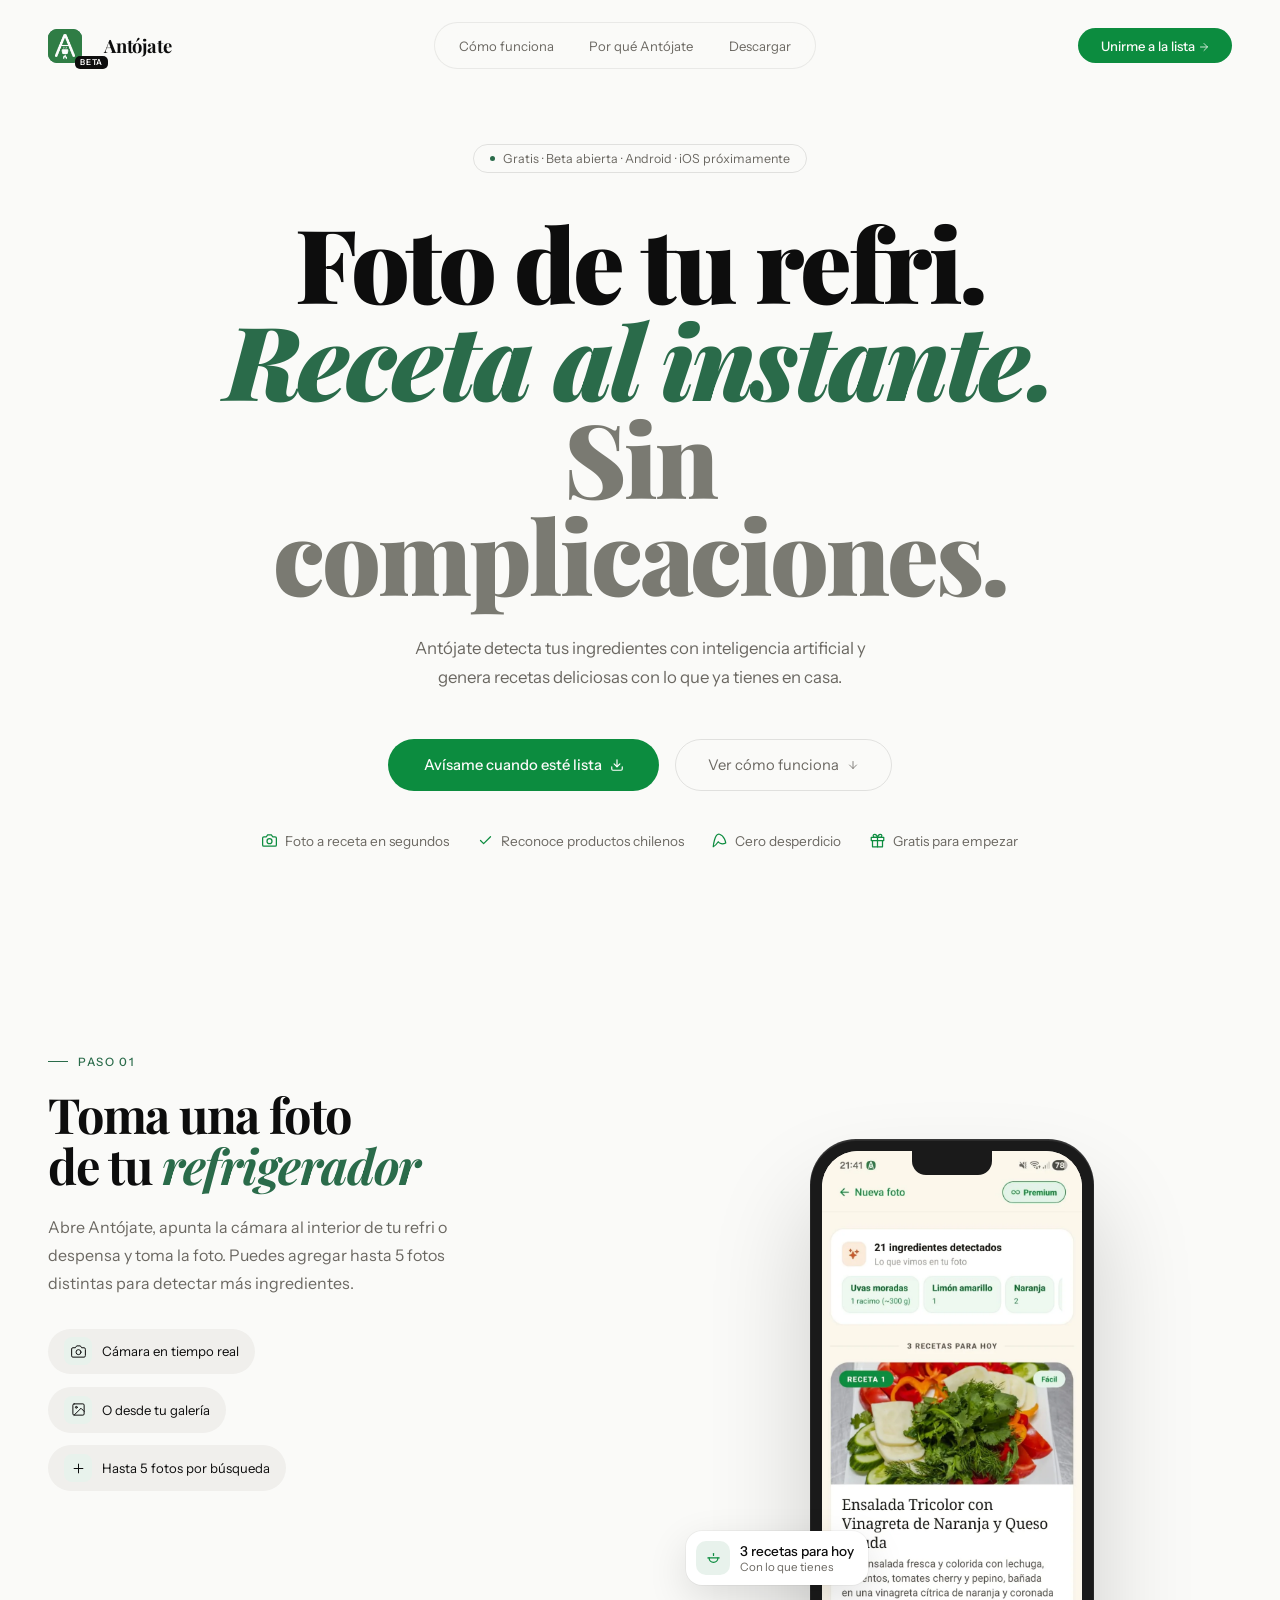
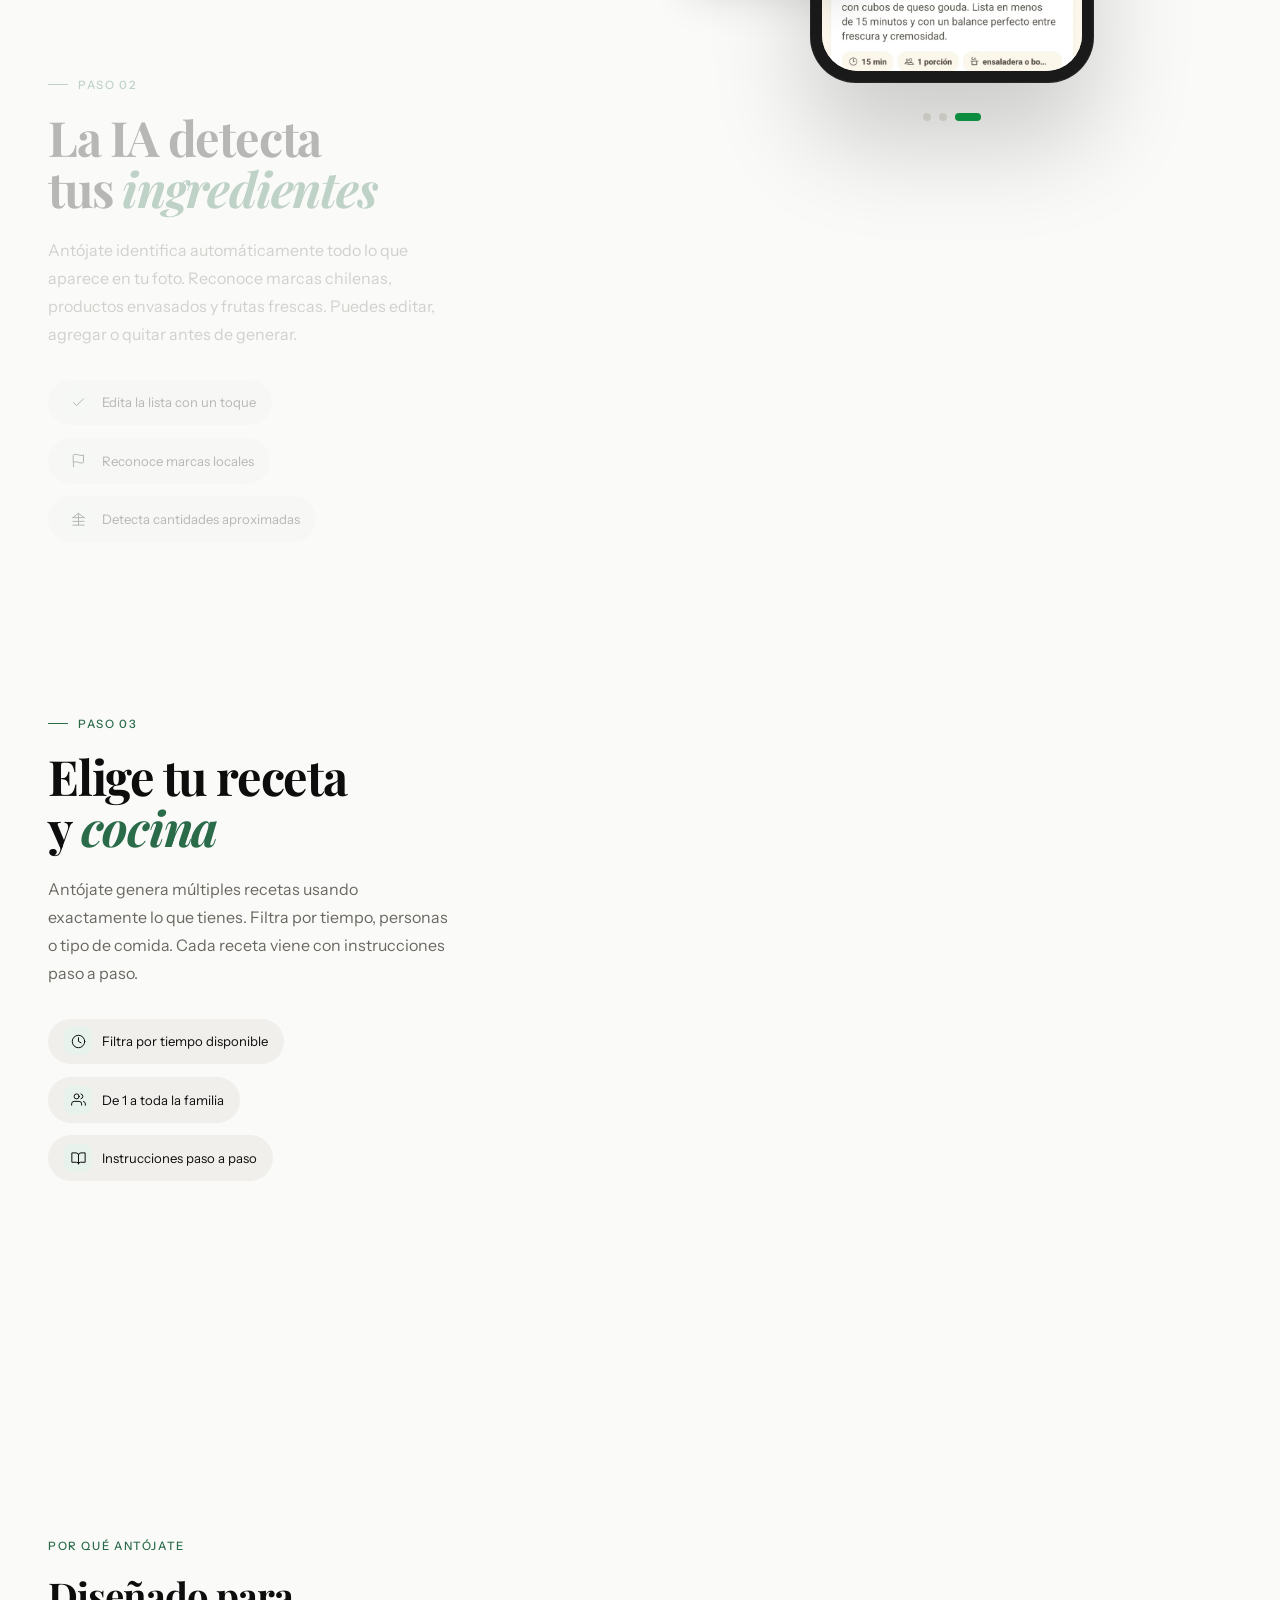
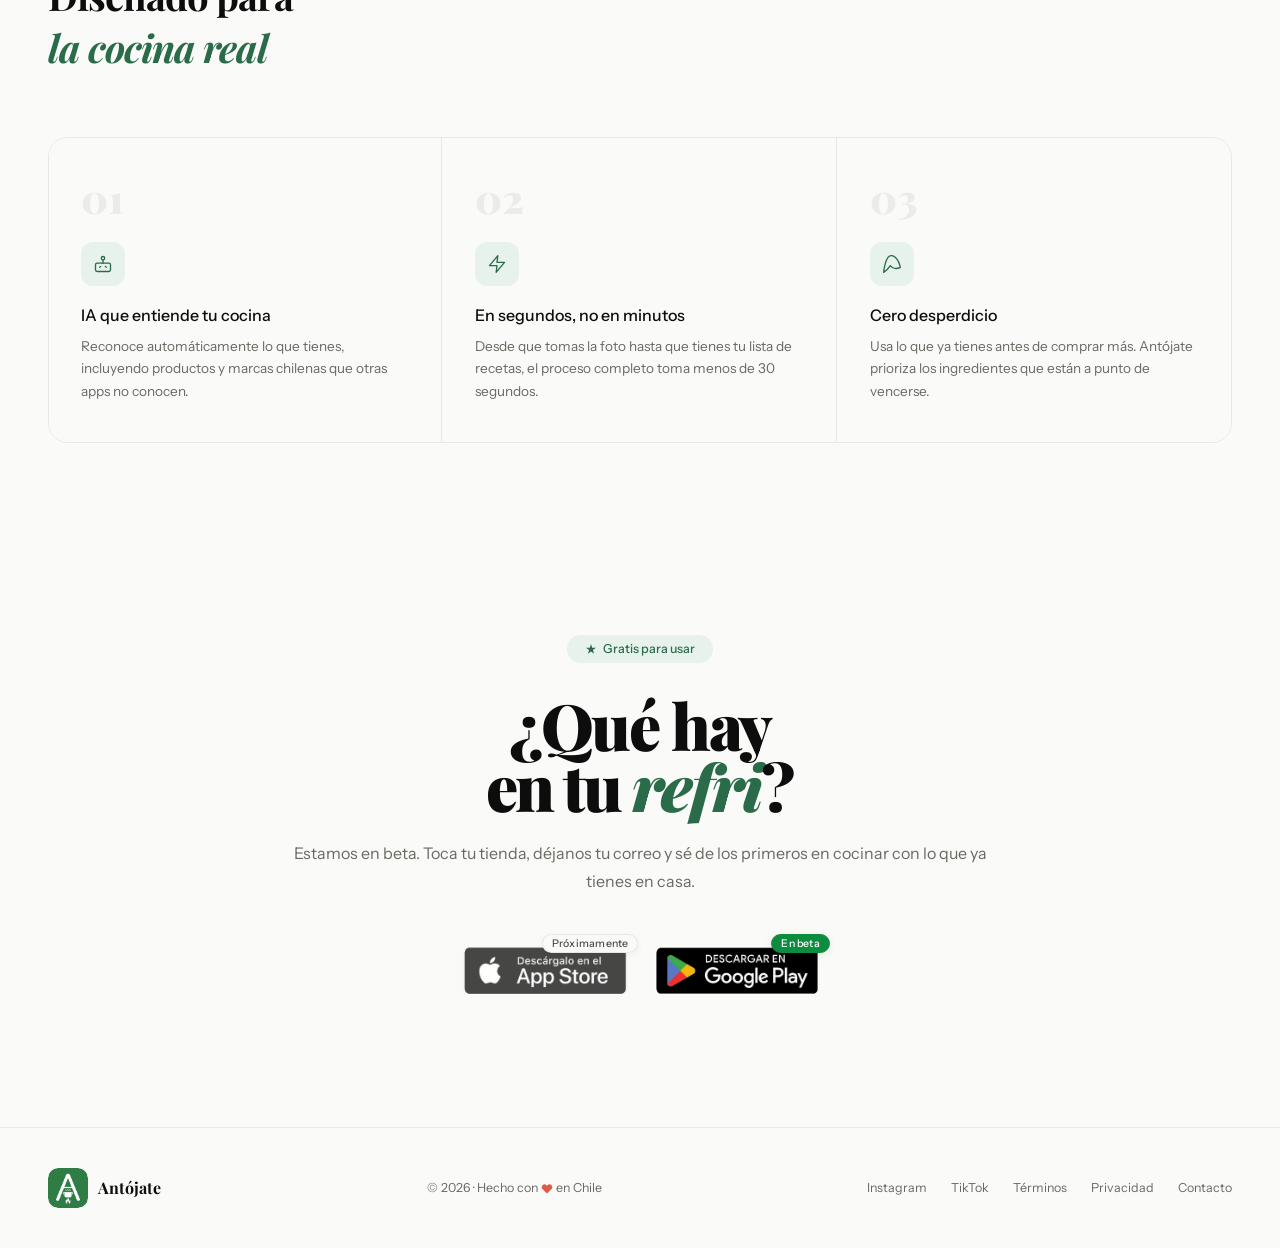
==== commit f1ac55be: "Nuevo diseño: teléfono animado, beneficios, textos beta y página más liviana" ====
--- a/index.html
+++ b/index.html
@@ -32,7 +32,7 @@
   <!-- Color del navegador en móvil -->
   <meta name="theme-color" content="#0c8c3f">
 <meta charset="UTF-8">
-<meta name="viewport" content="width=device-width, initial-scale=1.0, maximum-scale=1.0">
+<meta name="viewport" content="width=device-width, initial-scale=1.0">
 <title>Antójate — Cocina con lo que hay</title>
 <link rel="preconnect" href="https://fonts.googleapis.com">
 <link href="https://fonts.googleapis.com/css2?family=Playfair+Display:ital,wght@0,400;0,700;0,900;1,400;1,700&family=Instrument+Sans:wght@300;400;500&display=swap" rel="stylesheet">
@@ -40,8 +40,6 @@
 </head>
 <body>
 
-<div class="cursor" id="cursor"></div>
-<div class="cursor-ring" id="cursor-ring"></div>
 
 <!-- NAV -->
 <nav>
@@ -53,11 +51,11 @@
 
     <div class="nav-pill">
       <a href="#como-funciona">Cómo funciona</a>
-      <a href="#la-app">La app</a>
+      <a href="#por-que">Por qué Antójate</a>
       <a href="#descargar">Descargar</a>
     </div>
 
-    <a href="#descargar" class="nav-dl">Descargar gratis <svg xmlns="http://www.w3.org/2000/svg" width="12" height="12" viewBox="0 0 24 24" fill="none" stroke="currentColor" stroke-width="1.6" stroke-linecap="round" stroke-linejoin="round" style="display:inline-block;vertical-align:middle;flex-shrink:0;"><line x1="5" y1="12" x2="19" y2="12"/><polyline points="12 5 19 12 12 19"/></svg></a>
+    <a href="#descargar" class="nav-dl">Unirme a la lista <svg xmlns="http://www.w3.org/2000/svg" width="12" height="12" viewBox="0 0 24 24" fill="none" stroke="currentColor" stroke-width="1.6" stroke-linecap="round" stroke-linejoin="round" style="display:inline-block;vertical-align:middle;flex-shrink:0;"><line x1="5" y1="12" x2="19" y2="12"/><polyline points="12 5 19 12 12 19"/></svg></a>
   </div>
 </nav>
 
@@ -65,7 +63,7 @@
 <section class="hero">
   <div class="hero-eyebrow">
     <span class="dot"></span>
-    Disponible gratis · Android · iOS próximamente
+    Gratis · Beta abierta · Android · iOS próximamente
   </div>
   <h1 class="hero-title">
     Foto de tu refri.<br>
@@ -77,189 +75,137 @@
   </p>
   <div class="hero-cta">
     <a href="#descargar" class="btn-main">
-      Descargar gratis
+      Avísame cuando esté lista
       <svg width="14" height="14" viewBox="0 0 24 24" fill="none" stroke="white" stroke-width="2" stroke-linecap="round" stroke-linejoin="round"><path d="M21 15v4a2 2 0 0 1-2 2H5a2 2 0 0 1-2-2v-4"/><polyline points="7 10 12 15 17 10"/><line x1="12" y1="15" x2="12" y2="3"/></svg>
     </a>
     <a href="#como-funciona" class="btn-ghost">Ver cómo funciona <svg xmlns="http://www.w3.org/2000/svg" width="12" height="12" viewBox="0 0 24 24" fill="none" stroke="currentColor" stroke-width="1.6" stroke-linecap="round" stroke-linejoin="round" style="display:inline-block;vertical-align:middle;flex-shrink:0;"><line x1="12" y1="5" x2="12" y2="19"/><polyline points="19 12 12 19 5 12"/></svg></a>
   </div>
 
+  <ul class="hero-benefits">
+    <li><svg width="15" height="15" viewBox="0 0 24 24" fill="none" stroke="currentColor" stroke-width="2" stroke-linecap="round" stroke-linejoin="round" aria-hidden="true"><path d="M23 19a2 2 0 0 1-2 2H3a2 2 0 0 1-2-2V8a2 2 0 0 1 2-2h4l2-3h6l2 3h4a2 2 0 0 1 2 2z"/><circle cx="12" cy="13" r="4"/></svg>Foto a receta en segundos</li>
+    <li><svg width="15" height="15" viewBox="0 0 24 24" fill="none" stroke="currentColor" stroke-width="2" stroke-linecap="round" stroke-linejoin="round" aria-hidden="true"><path d="M20 6 9 17l-5-5"/></svg>Reconoce productos chilenos</li>
+    <li><svg width="15" height="15" viewBox="0 0 24 24" fill="none" stroke="currentColor" stroke-width="2" stroke-linecap="round" stroke-linejoin="round" aria-hidden="true"><path d="M2 22s4-2 8-8c0 0 4 6 12 2 0 0-2-12-10-14C4 0 2 22 2 22z"/></svg>Cero desperdicio</li>
+    <li><svg width="15" height="15" viewBox="0 0 24 24" fill="none" stroke="currentColor" stroke-width="2" stroke-linecap="round" stroke-linejoin="round" aria-hidden="true"><path d="M20 12v10H4V12"/><path d="M2 7h20v5H2z"/><path d="M12 22V7"/><path d="M12 7H7.5a2.5 2.5 0 0 1 0-5C11 2 12 7 12 7z"/><path d="M12 7h4.5a2.5 2.5 0 0 0 0-5C13 2 12 7 12 7z"/></svg>Gratis para empezar</li>
+  </ul>
 </section>
 
-<!-- MARQUEE -->
-<div class="marquee-wrap">
-  <div class="marquee-track">
-    <!-- duplicated for seamless loop -->
-    <span class="marquee-item"><span class="marquee-sep" style="color:rgba(255,255,255,0.2);display:inline-flex;align-items:center;"><svg xmlns="http://www.w3.org/2000/svg" width="8" height="8" viewBox="0 0 24 24" fill="none" stroke="currentColor" stroke-width="1.6" stroke-linecap="round" stroke-linejoin="round" style="display:inline-block;vertical-align:middle;flex-shrink:0;"><circle cx="12" cy="12" r="3" fill="currentColor" stroke="none"/></svg></span> <strong>Foto</strong> a receta en segundos</span>
-    <span class="marquee-item"><span class="marquee-sep" style="color:rgba(255,255,255,0.2);display:inline-flex;align-items:center;"><svg xmlns="http://www.w3.org/2000/svg" width="8" height="8" viewBox="0 0 24 24" fill="none" stroke="currentColor" stroke-width="1.6" stroke-linecap="round" stroke-linejoin="round" style="display:inline-block;vertical-align:middle;flex-shrink:0;"><circle cx="12" cy="12" r="3" fill="currentColor" stroke="none"/></svg></span> <strong>Cero desperdicio</strong> de alimentos</span>
-    <span class="marquee-item"><span class="marquee-sep" style="color:rgba(255,255,255,0.2);display:inline-flex;align-items:center;"><svg xmlns="http://www.w3.org/2000/svg" width="8" height="8" viewBox="0 0 24 24" fill="none" stroke="currentColor" stroke-width="1.6" stroke-linecap="round" stroke-linejoin="round" style="display:inline-block;vertical-align:middle;flex-shrink:0;"><circle cx="12" cy="12" r="3" fill="currentColor" stroke="none"/></svg></span> <strong>IA</strong> que entiende tu refrigerador</span>
-    <span class="marquee-item"><span class="marquee-sep" style="color:rgba(255,255,255,0.2);display:inline-flex;align-items:center;"><svg xmlns="http://www.w3.org/2000/svg" width="8" height="8" viewBox="0 0 24 24" fill="none" stroke="currentColor" stroke-width="1.6" stroke-linecap="round" stroke-linejoin="round" style="display:inline-block;vertical-align:middle;flex-shrink:0;"><circle cx="12" cy="12" r="3" fill="currentColor" stroke="none"/></svg></span> <strong>Recetas</strong> para 1 o para toda la familia</span>
-    <span class="marquee-item"><span class="marquee-sep" style="color:rgba(255,255,255,0.2);display:inline-flex;align-items:center;"><svg xmlns="http://www.w3.org/2000/svg" width="8" height="8" viewBox="0 0 24 24" fill="none" stroke="currentColor" stroke-width="1.6" stroke-linecap="round" stroke-linejoin="round" style="display:inline-block;vertical-align:middle;flex-shrink:0;"><circle cx="12" cy="12" r="3" fill="currentColor" stroke="none"/></svg></span> Funciona con <strong>productos chilenos</strong></span>
-    <span class="marquee-item"><span class="marquee-sep" style="color:rgba(255,255,255,0.2);display:inline-flex;align-items:center;"><svg xmlns="http://www.w3.org/2000/svg" width="8" height="8" viewBox="0 0 24 24" fill="none" stroke="currentColor" stroke-width="1.6" stroke-linecap="round" stroke-linejoin="round" style="display:inline-block;vertical-align:middle;flex-shrink:0;"><circle cx="12" cy="12" r="3" fill="currentColor" stroke="none"/></svg></span> <strong>100% gratis</strong> para descargar</span>
-    <span class="marquee-item"><span class="marquee-sep" style="color:rgba(255,255,255,0.2);display:inline-flex;align-items:center;"><svg xmlns="http://www.w3.org/2000/svg" width="8" height="8" viewBox="0 0 24 24" fill="none" stroke="currentColor" stroke-width="1.6" stroke-linecap="round" stroke-linejoin="round" style="display:inline-block;vertical-align:middle;flex-shrink:0;"><circle cx="12" cy="12" r="3" fill="currentColor" stroke="none"/></svg></span> <strong>Foto</strong> a receta en segundos</span>
-    <span class="marquee-item"><span class="marquee-sep" style="color:rgba(255,255,255,0.2);display:inline-flex;align-items:center;"><svg xmlns="http://www.w3.org/2000/svg" width="8" height="8" viewBox="0 0 24 24" fill="none" stroke="currentColor" stroke-width="1.6" stroke-linecap="round" stroke-linejoin="round" style="display:inline-block;vertical-align:middle;flex-shrink:0;"><circle cx="12" cy="12" r="3" fill="currentColor" stroke="none"/></svg></span> <strong>Cero desperdicio</strong> de alimentos</span>
-    <span class="marquee-item"><span class="marquee-sep" style="color:rgba(255,255,255,0.2);display:inline-flex;align-items:center;"><svg xmlns="http://www.w3.org/2000/svg" width="8" height="8" viewBox="0 0 24 24" fill="none" stroke="currentColor" stroke-width="1.6" stroke-linecap="round" stroke-linejoin="round" style="display:inline-block;vertical-align:middle;flex-shrink:0;"><circle cx="12" cy="12" r="3" fill="currentColor" stroke="none"/></svg></span> <strong>IA</strong> que entiende tu refrigerador</span>
-    <span class="marquee-item"><span class="marquee-sep" style="color:rgba(255,255,255,0.2);display:inline-flex;align-items:center;"><svg xmlns="http://www.w3.org/2000/svg" width="8" height="8" viewBox="0 0 24 24" fill="none" stroke="currentColor" stroke-width="1.6" stroke-linecap="round" stroke-linejoin="round" style="display:inline-block;vertical-align:middle;flex-shrink:0;"><circle cx="12" cy="12" r="3" fill="currentColor" stroke="none"/></svg></span> <strong>Recetas</strong> para 1 o para toda la familia</span>
-    <span class="marquee-item"><span class="marquee-sep" style="color:rgba(255,255,255,0.2);display:inline-flex;align-items:center;"><svg xmlns="http://www.w3.org/2000/svg" width="8" height="8" viewBox="0 0 24 24" fill="none" stroke="currentColor" stroke-width="1.6" stroke-linecap="round" stroke-linejoin="round" style="display:inline-block;vertical-align:middle;flex-shrink:0;"><circle cx="12" cy="12" r="3" fill="currentColor" stroke="none"/></svg></span> Funciona con <strong>productos chilenos</strong></span>
-    <span class="marquee-item"><span class="marquee-sep" style="color:rgba(255,255,255,0.2);display:inline-flex;align-items:center;"><svg xmlns="http://www.w3.org/2000/svg" width="8" height="8" viewBox="0 0 24 24" fill="none" stroke="currentColor" stroke-width="1.6" stroke-linecap="round" stroke-linejoin="round" style="display:inline-block;vertical-align:middle;flex-shrink:0;"><circle cx="12" cy="12" r="3" fill="currentColor" stroke="none"/></svg></span> <strong>100% gratis</strong> para descargar</span>
-  </div>
-</div>
-
-<!-- STEP 1 -->
-<div id="como-funciona">
-<section class="step-section">
-  <div class="reveal">
-    <div class="step-label">Paso 01</div>
-    <h2 class="step-heading">Toma una foto<br>de tu <em>refrigerador</em></h2>
-    <p class="step-body">Abre Antójate, apunta la cámara al interior de tu refri o despensa y toma la foto. Puedes agregar hasta 5 fotos distintas para detectar más ingredientes.</p>
-    <div class="step-detail">
+<!-- CÓMO FUNCIONA: teléfono fijo que cambia al bajar -->
+<section id="como-funciona" class="flow" data-active="1">
+  <div class="flow-inner">
+    <div class="flow-steps">
+      <article class="flow-step" data-step="1">
+        <div class="step-label">Paso 01</div>
+        <h2 class="step-heading">Toma una foto<br>de tu <em>refrigerador</em></h2>
+        <p class="step-body">Abre Antójate, apunta la cámara al interior de tu refri o despensa y toma la foto. Puedes agregar hasta 5 fotos distintas para detectar más ingredientes.</p>
+        <div class="step-detail">
       <div class="step-pill"><span class="step-pill-icon" style="width:28px;height:28px;border-radius:8px;background:var(--green-soft);display:inline-flex;align-items:center;justify-content:center;flex-shrink:0;"><svg xmlns="http://www.w3.org/2000/svg" width="15" height="15" viewBox="0 0 24 24" fill="none" stroke="currentColor" stroke-width="1.6" stroke-linecap="round" stroke-linejoin="round" style="display:inline-block;vertical-align:middle;flex-shrink:0;"><path d="M23 19a2 2 0 0 1-2 2H3a2 2 0 0 1-2-2V8a2 2 0 0 1 2-2h4l2-3h6l2 3h4a2 2 0 0 1 2 2z"/><circle cx="12" cy="13" r="4"/></svg></span> Cámara en tiempo real</div>
       <div class="step-pill"><span class="step-pill-icon" style="width:28px;height:28px;border-radius:8px;background:var(--green-soft);display:inline-flex;align-items:center;justify-content:center;flex-shrink:0;"><svg xmlns="http://www.w3.org/2000/svg" width="15" height="15" viewBox="0 0 24 24" fill="none" stroke="currentColor" stroke-width="1.6" stroke-linecap="round" stroke-linejoin="round" style="display:inline-block;vertical-align:middle;flex-shrink:0;"><rect x="3" y="3" width="18" height="18" rx="2"/><circle cx="8.5" cy="8.5" r="1.5"/><polyline points="21 15 16 10 5 21"/></svg></span> O desde tu galería</div>
       <div class="step-pill"><span class="step-pill-icon" style="width:28px;height:28px;border-radius:8px;background:var(--green-soft);display:inline-flex;align-items:center;justify-content:center;flex-shrink:0;"><svg xmlns="http://www.w3.org/2000/svg" width="15" height="15" viewBox="0 0 24 24" fill="none" stroke="currentColor" stroke-width="1.6" stroke-linecap="round" stroke-linejoin="round" style="display:inline-block;vertical-align:middle;flex-shrink:0;"><line x1="12" y1="5" x2="12" y2="19"/><line x1="5" y1="12" x2="19" y2="12"/></svg></span> Hasta 5 fotos por búsqueda</div>
-    </div>
-  </div>
-  <div class="phone-showcase reveal reveal-delay-1">
-    <div class="phone-badge left">
-      <span class="badge-icon" style="display:flex;align-items:center;justify-content:center;width:32px;height:32px;border-radius:8px;background:var(--green-soft);color:var(--green);"><svg xmlns="http://www.w3.org/2000/svg" width="18" height="18" viewBox="0 0 24 24" fill="none" stroke="currentColor" stroke-width="1.6" stroke-linecap="round" stroke-linejoin="round" style="display:inline-block;vertical-align:middle;flex-shrink:0;"><path d="M23 19a2 2 0 0 1-2 2H3a2 2 0 0 1-2-2V8a2 2 0 0 1 2-2h4l2-3h6l2 3h4a2 2 0 0 1 2 2z"/><circle cx="12" cy="13" r="4"/></svg></span>
-      <div>
-        <span class="badge-text-main">Foto tomada</span>
-        <span class="badge-text-sub">Analizando...</span>
-      </div>
-    </div>
-    <div class="phone-frame-wrap"><div class="phone-outer">
-      <div class="phone-bar"></div>
-      <div class="phone-screen-area">
-        <!-- Screenshot de la app: pantalla principal con foto del refri -->
-        <div style="width:100%;height:100%;background:#F8F4EE;display:flex;flex-direction:column;">
-          <!-- Header -->
-          <div style="background:#F8F4EE;padding:32px 14px 12px;display:flex;align-items:center;gap:8px;">
+        </div>
+        <div class="flow-step-media" aria-hidden="true">
+          <div class="flow-mini-phone"><div class="flow-mini-screen"><div style="width:100%;height:100%;background:#F8F4EE;display:flex;flex-direction:column;"><div style="background:#F8F4EE;padding:32px 14px 12px;display:flex;align-items:center;gap:8px;">
             <div style="width:28px;height:28px;border-radius:7px;overflow:hidden;flex-shrink:0;"><img src="logo.png" style="width:100%;height:100%;object-fit:cover;display:block;"></div>
             <div>
               <div style="font-size:11px;font-weight:700;font-family:var(--serif);color:#0D0D0D;">Antójate</div>
               <div style="font-size:8px;color:#888580;">Cocina con lo que hay</div>
             </div>
             <div style="margin-left:auto;width:24px;height:24px;border-radius:6px;background:#F0EFEC;display:flex;align-items:center;justify-content:center;font-size:10px;">☰</div>
-          </div>
-          <!-- Photo area -->
-          <div style="margin:0 14px;border-radius:14px;overflow:hidden;flex:1;background:linear-gradient(160deg,#C9E4CA 0%,#A7C5B5 100%);display:flex;align-items:center;justify-content:center;position:relative;min-height:160px;">
-            <img src="[data-uri]" style="width:100%;height:100%;object-fit:cover;object-position:center;display:block;">
-          </div>
-          <!-- Buttons -->
-          <div style="padding:12px 14px;display:flex;gap:8px;">
+          </div><div style="margin:0 14px;border-radius:14px;overflow:hidden;flex:1;background:linear-gradient(160deg,#C9E4CA 0%,#A7C5B5 100%);display:flex;align-items:center;justify-content:center;position:relative;min-height:160px;">
+            <img src="img/paso1-refrigerador.webp" alt="Foto de un refrigerador con frutas y verduras" loading="lazy" decoding="async" style="width:100%;height:100%;object-fit:cover;object-position:center;display:block;">
+          </div><div style="padding:12px 14px;display:flex;gap:8px;">
             <div style="flex:1;background:white;border-radius:10px;padding:10px;text-align:center;font-size:9px;font-weight:500;border:1px solid #E8E8E4;" style="display:inline-flex;align-items:center;gap:4px;"><svg xmlns="http://www.w3.org/2000/svg" width="10" height="10" viewBox="0 0 24 24" fill="none" stroke="currentColor" stroke-width="1.6" stroke-linecap="round" stroke-linejoin="round" style="display:inline-block;vertical-align:middle;flex-shrink:0;"><path d="M23 19a2 2 0 0 1-2 2H3a2 2 0 0 1-2-2V8a2 2 0 0 1 2-2h4l2-3h6l2 3h4a2 2 0 0 1 2 2z"/><circle cx="12" cy="13" r="4"/></svg> Cámara</div>
             <div style="flex:1;background:white;border-radius:10px;padding:10px;text-align:center;font-size:9px;font-weight:500;border:1px solid #E8E8E4;" style="display:inline-flex;align-items:center;gap:4px;"><svg xmlns="http://www.w3.org/2000/svg" width="10" height="10" viewBox="0 0 24 24" fill="none" stroke="currentColor" stroke-width="1.6" stroke-linecap="round" stroke-linejoin="round" style="display:inline-block;vertical-align:middle;flex-shrink:0;"><rect x="3" y="3" width="18" height="18" rx="2"/><circle cx="8.5" cy="8.5" r="1.5"/><polyline points="21 15 16 10 5 21"/></svg> Galería</div>
           </div>
           <div style="margin:0 14px 14px;background:#2A6B4A;border-radius:20px;padding:11px;text-align:center;font-size:9px;color:white;font-weight:600;">✨ ¿Qué puedo cocinar?</div>
-        </div>
-      </div>
-    </div>
-    <div class="phone-badge right">
-      <span class="badge-icon" style="display:flex;align-items:center;justify-content:center;width:32px;height:32px;border-radius:8px;background:var(--green-soft);color:var(--green);"><svg xmlns="http://www.w3.org/2000/svg" width="18" height="18" viewBox="0 0 24 24" fill="none" stroke="currentColor" stroke-width="1.6" stroke-linecap="round" stroke-linejoin="round" style="display:inline-block;vertical-align:middle;flex-shrink:0;"><rect x="3" y="11" width="18" height="10" rx="2"/><circle cx="12" cy="5" r="2"/><path d="M12 7v4"/><line x1="8" y1="16" x2="8" y2="16"/><line x1="16" y1="16" x2="16" y2="16"/><circle cx="9" cy="15" r="1" fill="currentColor" stroke="none"/><circle cx="15" cy="15" r="1" fill="currentColor" stroke="none"/></svg></span>
-      <div>
-        <span class="badge-text-main">IA activada</span>
-        <span class="badge-text-sub">Detectando...</span>
-      </div>
-    </div>
-  </div>
-</section>
-</div>
-
-<hr class="section-divider">
-
-<!-- STEP 2 -->
-<section class="step-section reverse" id="la-app">
-  <div class="reveal">
-    <div class="step-label">Paso 02</div>
-    <h2 class="step-heading">La IA detecta<br>tus <em>ingredientes</em></h2>
-    <p class="step-body">Antójate identifica automáticamente todo lo que aparece en tu foto. Reconoce marcas chilenas, productos envasados y frutas frescas. Puedes editar, agregar o quitar antes de generar.</p>
-    <div class="step-detail">
+        </div></div></div>
+          <div class="flow-chip flow-chip--1 is-mobile" data-step="1">
+          <span class="flow-chip-icon"><svg width="15" height="15" viewBox="0 0 24 24" fill="none" stroke="currentColor" stroke-width="2" stroke-linecap="round" stroke-linejoin="round" aria-hidden="true"><path d="M23 19a2 2 0 0 1-2 2H3a2 2 0 0 1-2-2V8a2 2 0 0 1 2-2h4l2-3h6l2 3h4a2 2 0 0 1 2 2z"/><circle cx="12" cy="13" r="4"/></svg></span>
+          <span><strong>Foto lista</strong><small>En 1 toque</small></span>
+        </div>
+        </div>
+      </article>
+
+      <article class="flow-step" data-step="2">
+        <div class="step-label">Paso 02</div>
+        <h2 class="step-heading">La IA detecta<br>tus <em>ingredientes</em></h2>
+        <p class="step-body">Antójate identifica automáticamente todo lo que aparece en tu foto. Reconoce marcas chilenas, productos envasados y frutas frescas. Puedes editar, agregar o quitar antes de generar.</p>
+        <div class="step-detail">
       <div class="step-pill"><span class="step-pill-icon" style="width:28px;height:28px;border-radius:8px;background:var(--green-soft);display:inline-flex;align-items:center;justify-content:center;flex-shrink:0;"><svg xmlns="http://www.w3.org/2000/svg" width="15" height="15" viewBox="0 0 24 24" fill="none" stroke="currentColor" stroke-width="1.6" stroke-linecap="round" stroke-linejoin="round" style="display:inline-block;vertical-align:middle;flex-shrink:0;"><polyline points="20 6 9 17 4 12"/></svg></span> Edita la lista con un toque</div>
       <div class="step-pill"><span class="step-pill-icon" style="width:28px;height:28px;border-radius:8px;background:var(--green-soft);display:inline-flex;align-items:center;justify-content:center;flex-shrink:0;"><svg xmlns="http://www.w3.org/2000/svg" width="15" height="15" viewBox="0 0 24 24" fill="none" stroke="currentColor" stroke-width="1.6" stroke-linecap="round" stroke-linejoin="round" style="display:inline-block;vertical-align:middle;flex-shrink:0;"><path d="M4 15s1-1 4-1 5 2 8 2 4-1 4-1V3s-1 1-4 1-5-2-8-2-4 1-4 1z"/><line x1="4" y1="22" x2="4" y2="15"/></svg></span> Reconoce marcas locales</div>
       <div class="step-pill"><span class="step-pill-icon" style="width:28px;height:28px;border-radius:8px;background:var(--green-soft);display:inline-flex;align-items:center;justify-content:center;flex-shrink:0;"><svg xmlns="http://www.w3.org/2000/svg" width="15" height="15" viewBox="0 0 24 24" fill="none" stroke="currentColor" stroke-width="1.6" stroke-linecap="round" stroke-linejoin="round" style="display:inline-block;vertical-align:middle;flex-shrink:0;"><line x1="12" y1="3" x2="12" y2="21"/><path d="M3 9l9-7 9 7"/><path d="M3 9h18"/><path d="M3 15h18"/><path d="M3 21h18"/></svg></span> Detecta cantidades aproximadas</div>
-    </div>
-  </div>
-  <div class="phone-showcase reveal reveal-delay-1">
-    <div class="phone-frame-wrap"><div class="phone-outer">
-      <div class="phone-bar"></div>
-      <div class="phone-screen-area">
-        <!-- Screen: ingredient review -->
-        <img src="[data-uri]" style="width:100%;height:100%;object-fit:cover;object-position:top;display:block;">
-      </div>
-    </div>
-  </div>
-</div>
-</section>
-
-<hr class="section-divider">
-
-<!-- STEP 3 -->
-<section class="step-section">
-  <div class="reveal">
-    <div class="step-label">Paso 03</div>
-    <h2 class="step-heading">Elige tu receta<br>y <em>cocina</em></h2>
-    <p class="step-body">Antójate genera múltiples recetas usando exactamente lo que tienes. Filtra por tiempo, personas o tipo de comida. Cada receta viene con instrucciones paso a paso.</p>
-    <div class="step-detail">
+        </div>
+        <div class="flow-step-media" aria-hidden="true">
+          <div class="flow-mini-phone"><div class="flow-mini-screen"><img src="img/paso2-ingredientes.webp" alt="Pantalla de Antójate con los ingredientes detectados" loading="lazy" decoding="async" style="width:100%;height:100%;object-fit:cover;object-position:top;display:block;"></div></div>
+          <div class="flow-chip flow-chip--2 is-mobile" data-step="2">
+          <span class="flow-chip-icon"><svg width="15" height="15" viewBox="0 0 24 24" fill="none" stroke="currentColor" stroke-width="2" stroke-linecap="round" stroke-linejoin="round" aria-hidden="true"><path d="M20 6 9 17l-5-5"/></svg></span>
+          <span><strong>21 ingredientes</strong><small>Detectados por la IA</small></span>
+        </div>
+        </div>
+      </article>
+
+      <article class="flow-step" data-step="3">
+        <div class="step-label">Paso 03</div>
+        <h2 class="step-heading">Elige tu receta<br>y <em>cocina</em></h2>
+        <p class="step-body">Antójate genera múltiples recetas usando exactamente lo que tienes. Filtra por tiempo, personas o tipo de comida. Cada receta viene con instrucciones paso a paso.</p>
+        <div class="step-detail">
       <div class="step-pill"><span class="step-pill-icon" style="width:28px;height:28px;border-radius:8px;background:var(--green-soft);display:inline-flex;align-items:center;justify-content:center;flex-shrink:0;"><svg xmlns="http://www.w3.org/2000/svg" width="15" height="15" viewBox="0 0 24 24" fill="none" stroke="currentColor" stroke-width="1.6" stroke-linecap="round" stroke-linejoin="round" style="display:inline-block;vertical-align:middle;flex-shrink:0;"><circle cx="12" cy="12" r="10"/><polyline points="12 6 12 12 16 14"/></svg></span> Filtra por tiempo disponible</div>
       <div class="step-pill"><span class="step-pill-icon" style="width:28px;height:28px;border-radius:8px;background:var(--green-soft);display:inline-flex;align-items:center;justify-content:center;flex-shrink:0;"><svg xmlns="http://www.w3.org/2000/svg" width="15" height="15" viewBox="0 0 24 24" fill="none" stroke="currentColor" stroke-width="1.6" stroke-linecap="round" stroke-linejoin="round" style="display:inline-block;vertical-align:middle;flex-shrink:0;"><path d="M17 21v-2a4 4 0 0 0-4-4H5a4 4 0 0 0-4 4v2"/><circle cx="9" cy="7" r="4"/><path d="M23 21v-2a4 4 0 0 0-3-3.87"/><path d="M16 3.13a4 4 0 0 1 0 7.75"/></svg></span> De 1 a toda la familia</div>
       <div class="step-pill"><span class="step-pill-icon" style="width:28px;height:28px;border-radius:8px;background:var(--green-soft);display:inline-flex;align-items:center;justify-content:center;flex-shrink:0;"><svg xmlns="http://www.w3.org/2000/svg" width="15" height="15" viewBox="0 0 24 24" fill="none" stroke="currentColor" stroke-width="1.6" stroke-linecap="round" stroke-linejoin="round" style="display:inline-block;vertical-align:middle;flex-shrink:0;"><path d="M2 3h6a4 4 0 0 1 4 4v14a3 3 0 0 0-3-3H2z"/><path d="M22 3h-6a4 4 0 0 0-4 4v14a3 3 0 0 1 3-3h7z"/></svg></span> Instrucciones paso a paso</div>
-    </div>
-  </div>
-  <div class="phone-showcase reveal reveal-delay-1">
-    <div class="phone-frame-wrap"><div class="phone-outer">
-      <div class="phone-bar"></div>
-      <div class="phone-screen-area">
-        <!-- Screen: generated recipes -->
-        <img src="[data-uri]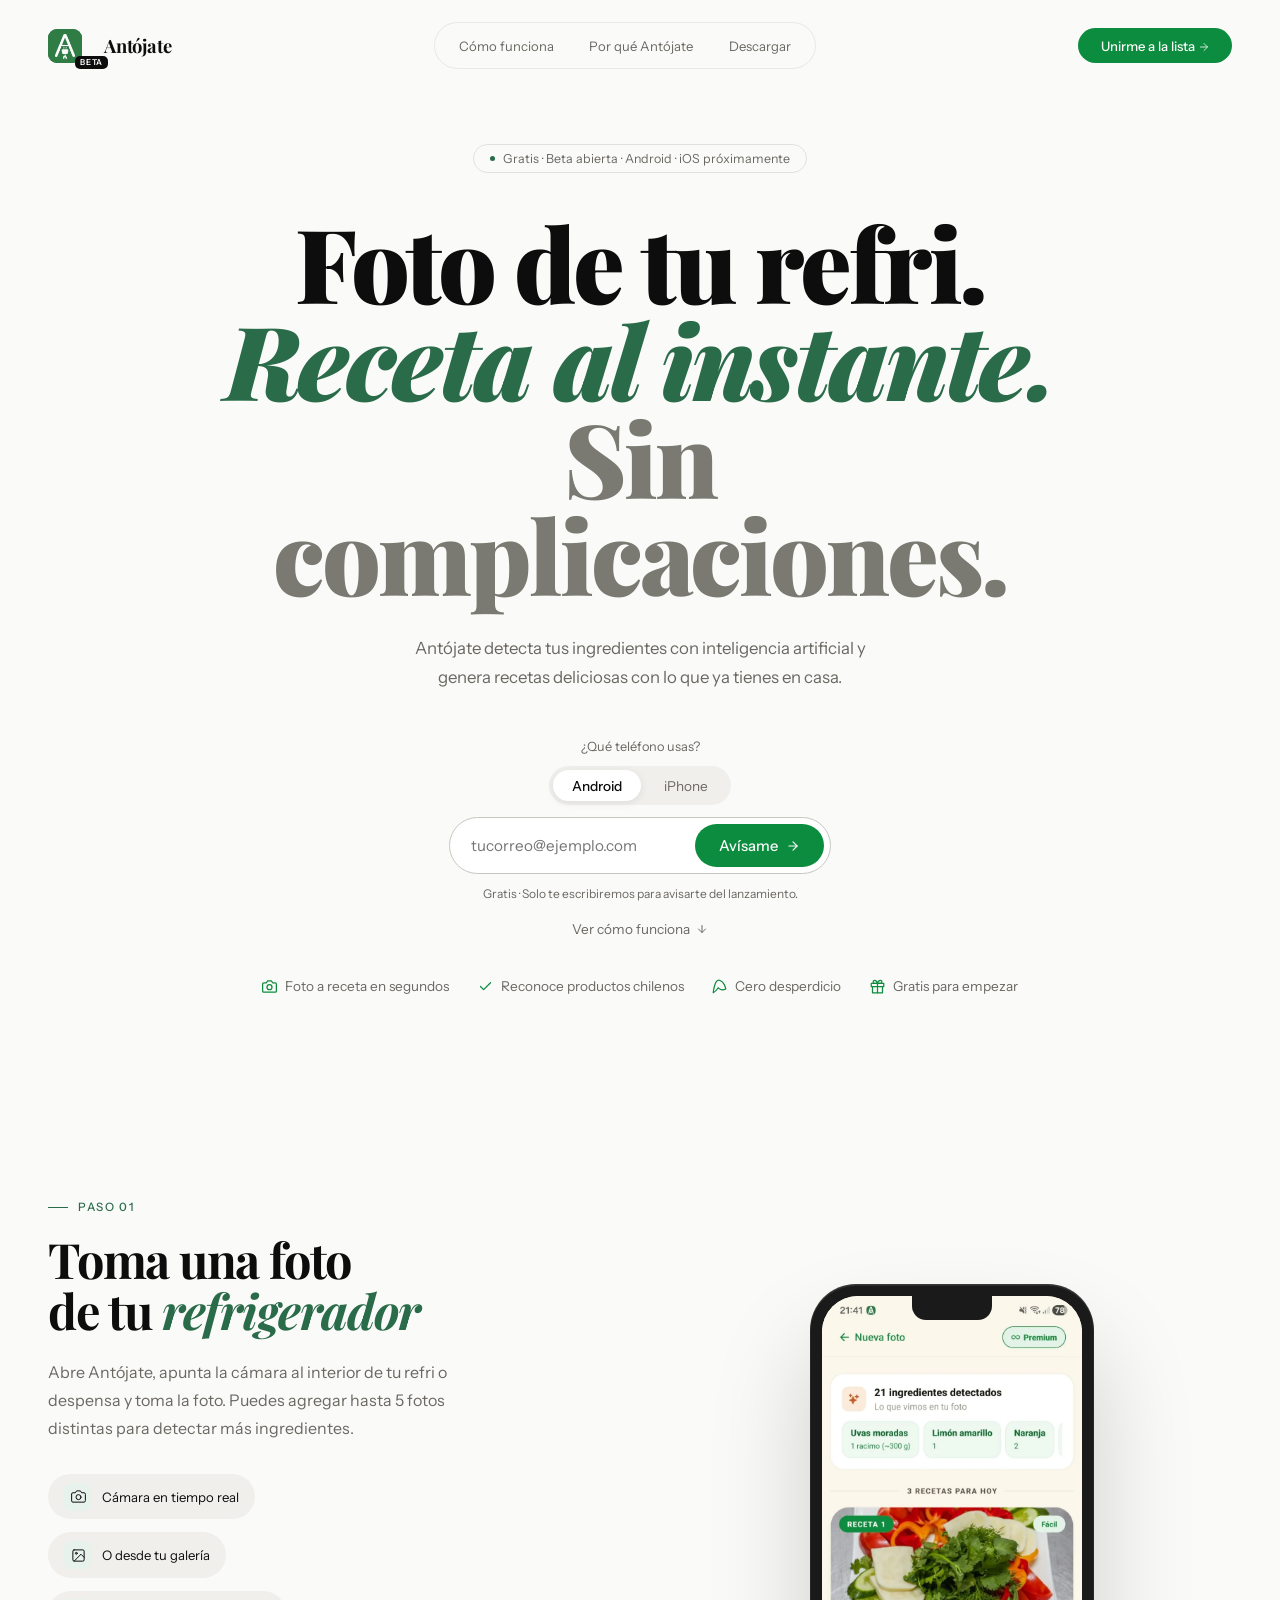
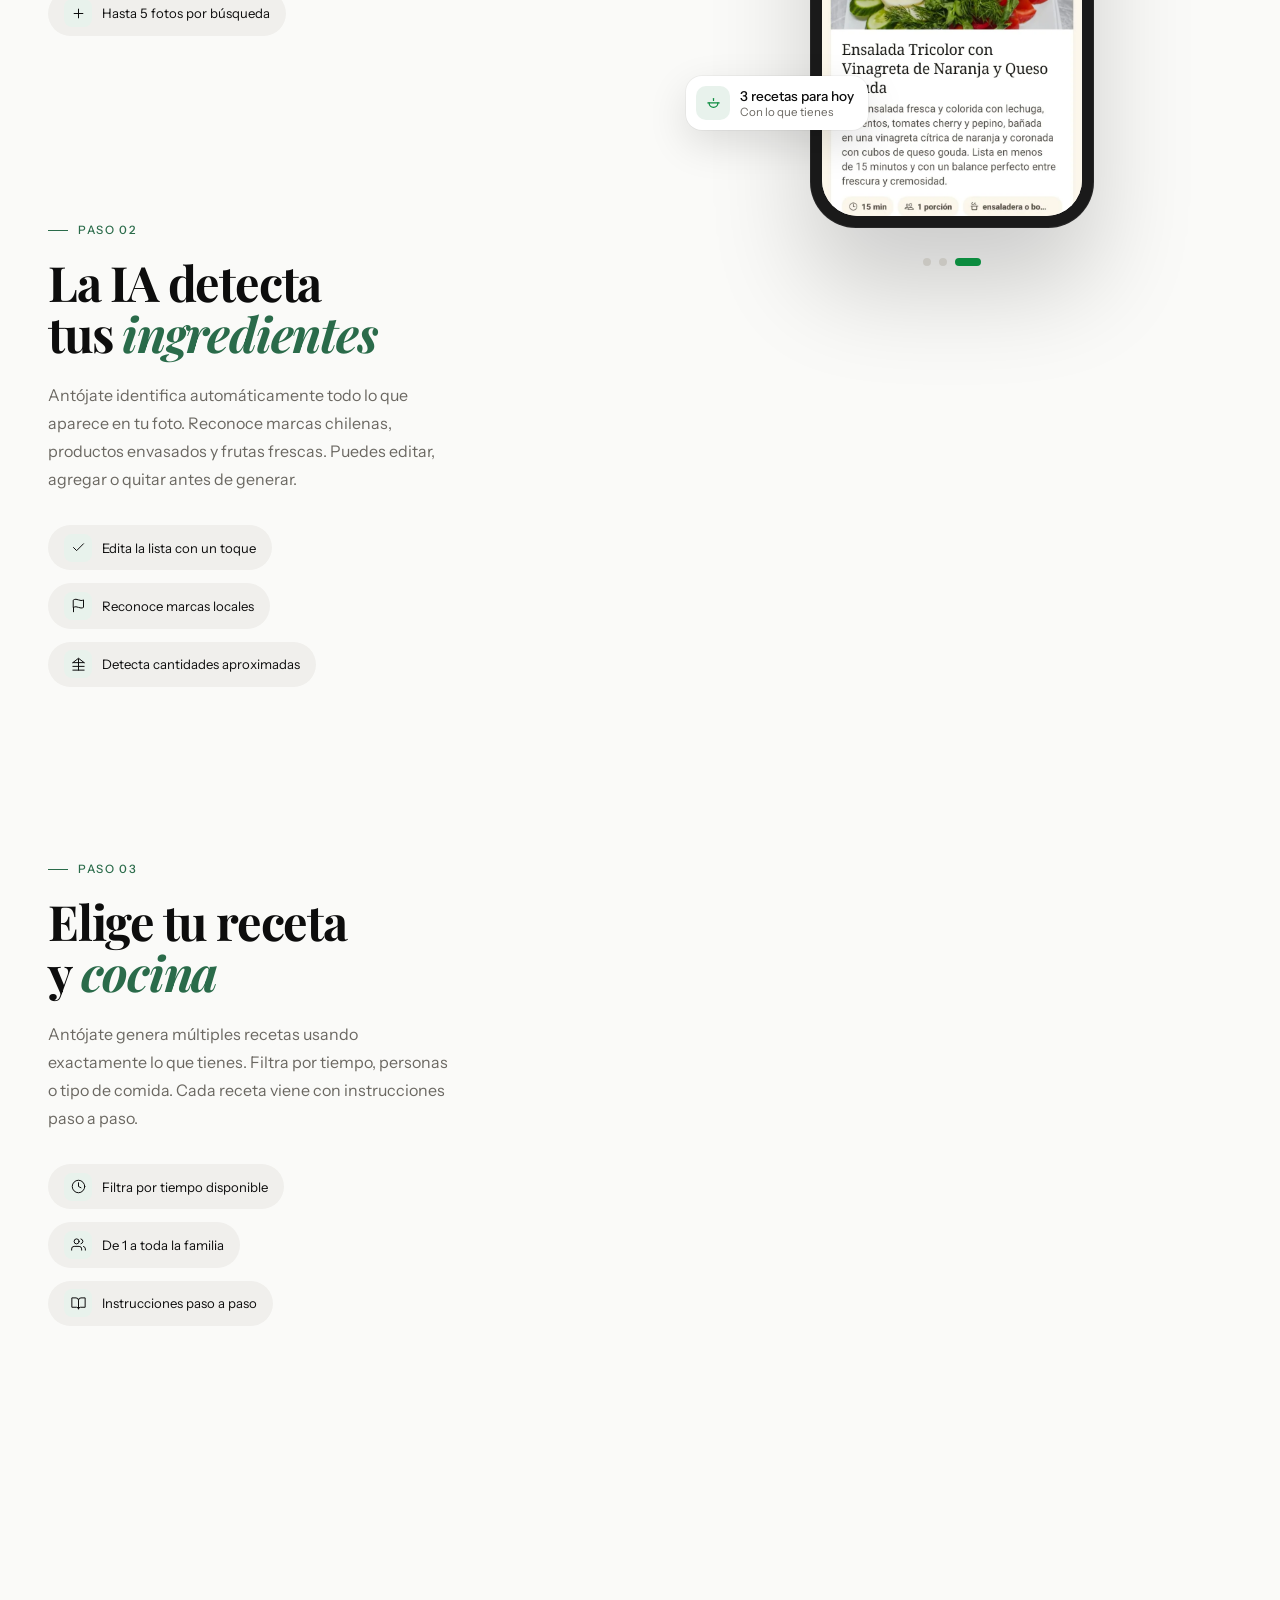
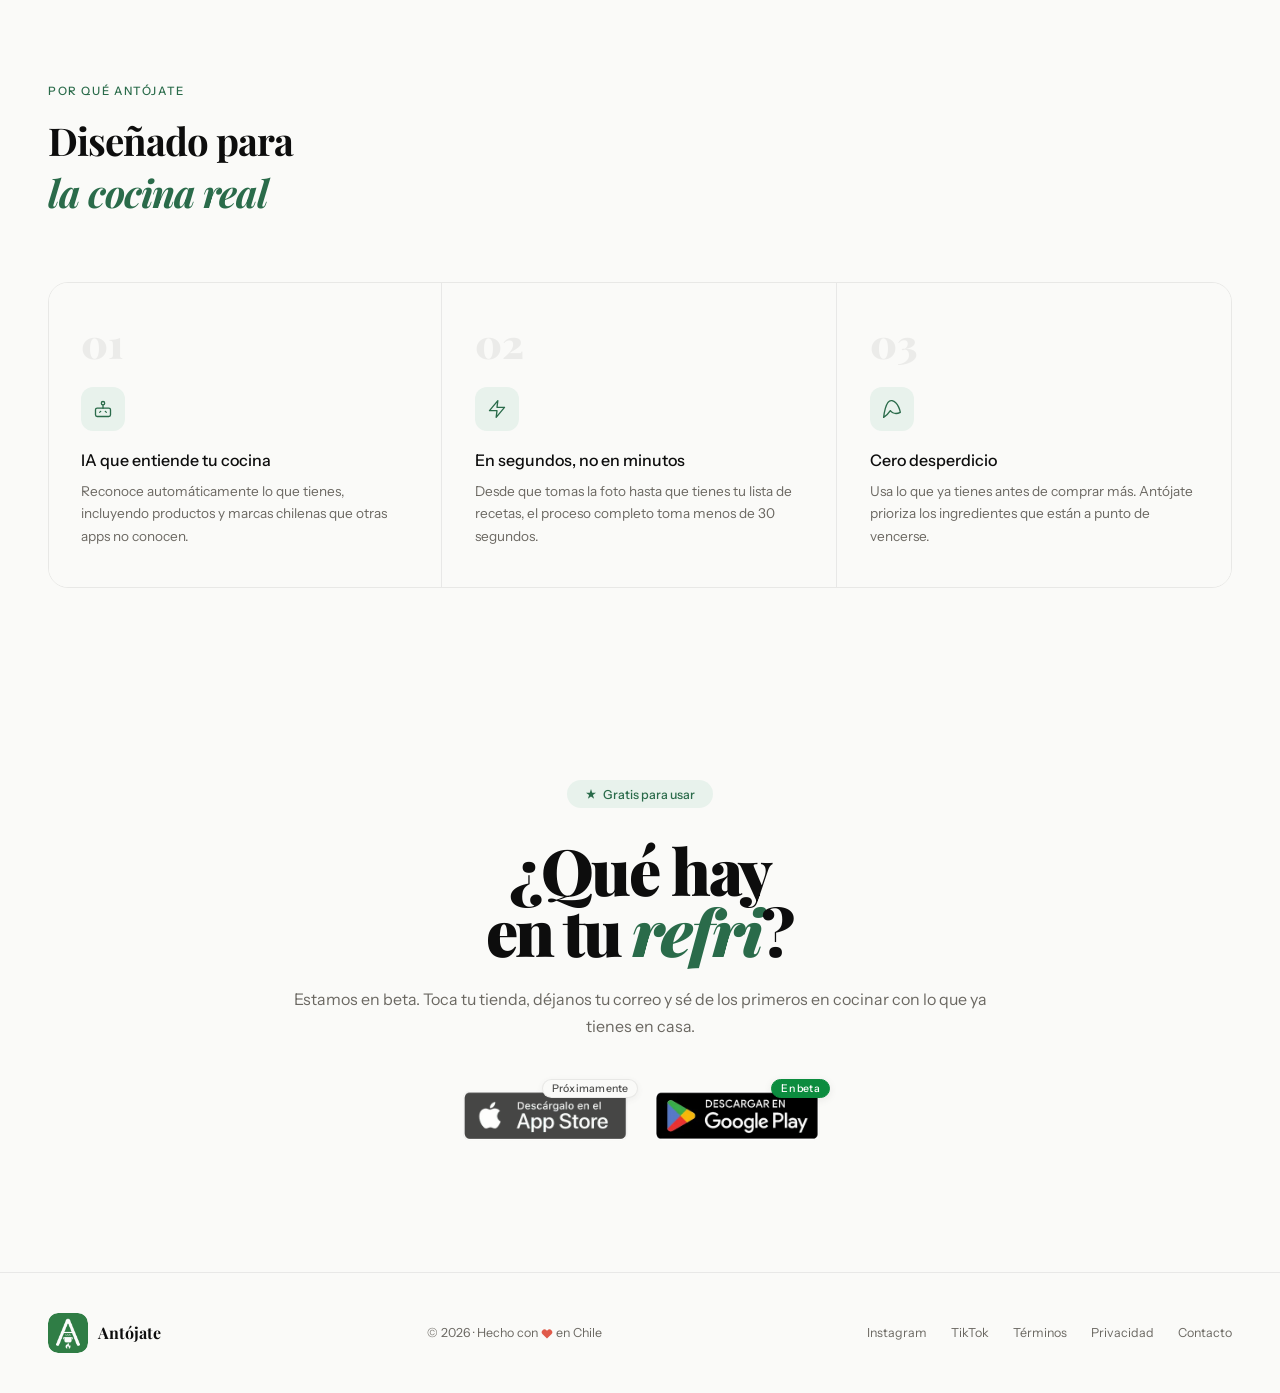
==== commit 04fd16b6: "Nuevo diseño: teléfono animado, formulario en portada y barra en celular" ====
--- a/index.html
+++ b/index.html
@@ -55,7 +55,7 @@
       <a href="#descargar">Descargar</a>
     </div>
 
-    <a href="#descargar" class="nav-dl">Unirme a la lista <svg xmlns="http://www.w3.org/2000/svg" width="12" height="12" viewBox="0 0 24 24" fill="none" stroke="currentColor" stroke-width="1.6" stroke-linecap="round" stroke-linejoin="round" style="display:inline-block;vertical-align:middle;flex-shrink:0;"><line x1="5" y1="12" x2="19" y2="12"/><polyline points="12 5 19 12 12 19"/></svg></a>
+    <a href="#unirme" class="nav-dl" data-ir-formulario>Unirme a la lista <svg xmlns="http://www.w3.org/2000/svg" width="12" height="12" viewBox="0 0 24 24" fill="none" stroke="currentColor" stroke-width="1.6" stroke-linecap="round" stroke-linejoin="round" style="display:inline-block;vertical-align:middle;flex-shrink:0;"><line x1="5" y1="12" x2="19" y2="12"/><polyline points="12 5 19 12 12 19"/></svg></a>
   </div>
 </nav>
 
@@ -74,11 +74,26 @@
     Antójate detecta tus ingredientes con inteligencia artificial y genera recetas deliciosas con lo que ya tienes en casa.
   </p>
   <div class="hero-cta">
-    <a href="#descargar" class="btn-main">
-      Avísame cuando esté lista
-      <svg width="14" height="14" viewBox="0 0 24 24" fill="none" stroke="white" stroke-width="2" stroke-linecap="round" stroke-linejoin="round"><path d="M21 15v4a2 2 0 0 1-2 2H5a2 2 0 0 1-2-2v-4"/><polyline points="7 10 12 15 17 10"/><line x1="12" y1="15" x2="12" y2="3"/></svg>
-    </a>
-    <a href="#como-funciona" class="btn-ghost">Ver cómo funciona <svg xmlns="http://www.w3.org/2000/svg" width="12" height="12" viewBox="0 0 24 24" fill="none" stroke="currentColor" stroke-width="1.6" stroke-linecap="round" stroke-linejoin="round" style="display:inline-block;vertical-align:middle;flex-shrink:0;"><line x1="12" y1="5" x2="12" y2="19"/><polyline points="19 12 12 19 5 12"/></svg></a>
+    <form class="lista-form hero-form" id="unirme" novalidate>
+      <p class="hero-form-label">¿Qué teléfono usas?</p>
+      <div class="plat-toggle" role="radiogroup" aria-label="¿Qué teléfono usas?">
+        <label><input type="radio" name="plataforma" value="Android" checked><span>Android</span></label>
+        <label><input type="radio" name="plataforma" value="iOS"><span>iPhone</span></label>
+      </div>
+      <div class="hero-form-row">
+        <label class="sr-only" for="hero-email">Correo electrónico</label>
+        <input type="email" id="hero-email" name="email" placeholder="tucorreo@ejemplo.com" autocomplete="email" required>
+        <input type="text" name="_gotcha" class="hp-field" tabindex="-1" autocomplete="off" aria-hidden="true">
+        <button type="submit" class="btn-main">Avísame <svg width="14" height="14" viewBox="0 0 24 24" fill="none" stroke="currentColor" stroke-width="2" stroke-linecap="round" stroke-linejoin="round" aria-hidden="true"><line x1="5" y1="12" x2="19" y2="12"/><polyline points="12 5 19 12 12 19"/></svg></button>
+      </div>
+      <p class="lista-msg" role="status" aria-live="polite"></p>
+      <p class="hero-form-fine">Gratis · Solo te escribiremos para avisarte del lanzamiento.</p>
+    </form>
+    <div class="hero-form-done" hidden>
+      <span class="done-icon"><svg width="22" height="22" viewBox="0 0 24 24" fill="none" stroke="currentColor" stroke-width="2.4" stroke-linecap="round" stroke-linejoin="round"><polyline points="20 6 9 17 4 12"/></svg></span>
+      <p><strong>¡Quedaste en la lista!</strong> Te avisaremos apenas Antójate esté disponible en <span data-tienda>Google Play</span>.</p>
+    </div>
+    <a href="#como-funciona" class="hero-link">Ver cómo funciona <svg width="12" height="12" viewBox="0 0 24 24" fill="none" stroke="currentColor" stroke-width="2" stroke-linecap="round" stroke-linejoin="round" aria-hidden="true"><line x1="12" y1="5" x2="12" y2="19"/><polyline points="19 12 12 19 5 12"/></svg></a>
   </div>
 
   <ul class="hero-benefits">
@@ -280,14 +295,17 @@
     <div class="waitlist-form-wrap">
       <h3 class="modal-title" id="modal-lista-title" data-texto="titulo">Muy pronto en <em>Google Play</em></h3>
       <p class="modal-text" data-texto="texto">Estamos en etapa beta. Déjanos tu correo y te avisamos apenas se habilite la descarga.</p>
-      <form class="waitlist-form" id="waitlist-form" novalidate>
+      <form class="waitlist-form lista-form" id="waitlist-form" novalidate>
+        <div class="plat-toggle" role="radiogroup" aria-label="¿Qué teléfono usas?">
+        <label><input type="radio" name="plataforma" value="Android" checked><span>Android</span></label>
+        <label><input type="radio" name="plataforma" value="iOS"><span>iPhone</span></label>
+      </div>
         <label class="sr-only" for="waitlist-email">Correo electrónico</label>
         <input type="email" id="waitlist-email" name="email" placeholder="tucorreo@ejemplo.com" autocomplete="email" required>
-        <input type="hidden" name="plataforma" id="waitlist-plataforma" value="Android">
         <input type="text" name="_gotcha" class="hp-field" tabindex="-1" autocomplete="off" aria-hidden="true">
         <button type="submit" class="modal-btn">Avísame</button>
       </form>
-      <p class="waitlist-msg" id="waitlist-msg" role="status" aria-live="polite"></p>
+      <p class="waitlist-msg lista-msg" id="waitlist-msg" role="status" aria-live="polite"></p>
       <p class="modal-fine">Solo usaremos tu correo para avisarte cuando la app esté lista. Nada más.</p>
     </div>
 
@@ -302,6 +320,16 @@
   </div>
 </div>
 
+<!-- BARRA FIJA EN CELULAR -->
+<div class="beta-bar" hidden>
+  <span class="beta-bar-dot" aria-hidden="true"></span>
+  <p class="beta-bar-text"><strong>Antójate está en beta</strong><span>Te avisamos cuando esté lista</span></p>
+  <button type="button" class="beta-bar-btn" data-modal-open="modal-lista" data-plataforma="Android">Avísame</button>
+  <button type="button" class="beta-bar-close" aria-label="Cerrar aviso">
+    <svg width="16" height="16" viewBox="0 0 24 24" fill="none" stroke="currentColor" stroke-width="2" stroke-linecap="round"><line x1="18" y1="6" x2="6" y2="18"/><line x1="6" y1="6" x2="18" y2="18"/></svg>
+  </button>
+</div>
+
 <script src="script.js"></script>
 </body>
 </html>
--- a/styles.css
+++ b/styles.css
@@ -817,8 +817,8 @@
     background: #F8F4EE; position: relative;
   }
   .flow-chip.is-mobile { left: auto; right: 50%; top: auto; bottom: 38px; margin-right: -150px; }
-  .flow-step.is-active .flow-mini-phone { opacity: 1; transform: none; }
-  .flow-step.is-active .flow-chip.is-mobile { opacity: 1; transform: none; transition-delay: 0.35s; }
+  .flow-step.ya-visto .flow-mini-phone { opacity: 1; transform: none; }
+  .flow-step.ya-visto .flow-chip.is-mobile { opacity: 1; transform: none; transition-delay: 0.35s; }
 }
 @media (max-width: 600px) {
   .hero-benefits {
@@ -837,3 +837,96 @@
   *, *::before, *::after { animation: none !important; transition: none !important; }
   .reveal, .flow-step, .flow-mini-phone, .flow-chip.is-mobile { opacity: 1 !important; transform: none !important; }
 }
+
+
+/* ══════════════════════════════════════
+   FORMULARIO EN LA PORTADA
+   ══════════════════════════════════════ */
+.hero-cta { flex-direction: column; align-items: center; gap: 0.9rem; }
+.hero-form { width: 100%; max-width: 480px; display: flex; flex-direction: column; align-items: center; gap: 0.75rem; }
+.hero-form[hidden] { display: none; }
+.hero-form-label { font-size: 0.8rem; color: var(--gray-text); }
+.plat-toggle {
+  display: inline-flex; padding: 4px; gap: 4px;
+  background: var(--gray); border-radius: 50px;
+}
+.plat-toggle label { position: relative; cursor: pointer; }
+.plat-toggle input { position: absolute; opacity: 0; pointer-events: none; }
+.plat-toggle span {
+  display: block; padding: 0.45rem 1.2rem; border-radius: 50px;
+  font-size: 0.85rem; color: var(--gray-text);
+  transition: background 0.2s, color 0.2s, box-shadow 0.2s;
+}
+.plat-toggle input:checked + span { background: #fff; color: var(--black); font-weight: 500; box-shadow: 0 2px 8px rgba(0,0,0,0.08); }
+.plat-toggle input:focus-visible + span { outline: 3px solid #0c8c3f; outline-offset: 2px; }
+.hero-form-row {
+  width: 100%; display: flex; gap: 6px;
+  background: #fff; border: 1.5px solid var(--gray-mid); border-radius: 50px;
+  padding: 6px; transition: border-color 0.2s, box-shadow 0.2s;
+}
+.hero-form-row:focus-within { border-color: #0c8c3f; box-shadow: 0 0 0 4px rgba(12,140,63,0.12); }
+.hero-form-row input[type="email"] {
+  flex: 1; min-width: 0; border: none; outline: none; background: transparent;
+  padding: 0 0.9rem; font-family: var(--sans); font-size: 0.95rem; color: var(--black);
+}
+.hero-form-row input.invalid { color: #c0392b; }
+.hero-form-row .btn-main { padding: 0.8rem 1.5rem; white-space: nowrap; border: none; }
+.hero-form .lista-msg { min-height: 0; margin: 0; font-size: 0.82rem; color: #c0392b; }
+.hero-form .lista-msg:empty { display: none; }
+.hero-form-fine { font-size: 0.75rem; color: var(--gray-text); }
+.hero-form-done {
+  display: flex; align-items: center; gap: 12px; text-align: left;
+  background: var(--green-soft); border-radius: 18px; padding: 1rem 1.3rem; max-width: 480px;
+  animation: fadeUp 0.5s ease both;
+}
+.hero-form-done[hidden] { display: none; }
+.hero-form-done .done-icon { width: 40px; height: 40px; margin: 0; flex-shrink: 0; background: #fff; }
+.hero-form-done p { font-size: 0.9rem; color: #2C5E3B; line-height: 1.5; }
+.hero-link {
+  display: inline-flex; align-items: center; gap: 6px;
+  font-size: 0.85rem; color: var(--gray-text); text-decoration: none;
+  margin-top: 0.3rem;
+}
+.hero-link:hover { color: var(--black); }
+
+/* Selector Android / iPhone dentro del modal */
+.waitlist-form .plat-toggle { align-self: center; margin-bottom: 0.3rem; }
+
+/* ══════════════════════════════════════
+   BARRA FIJA EN CELULAR
+   ══════════════════════════════════════ */
+.beta-bar { display: none; }
+@media (max-width: 768px) {
+  .beta-bar {
+    position: fixed; left: 12px; right: 12px; bottom: 12px; z-index: 900;
+    display: flex; align-items: center; gap: 10px;
+    background: #0D0D0D; color: #fff;
+    border-radius: 18px; padding: 10px 8px 10px 14px;
+    box-shadow: 0 12px 34px rgba(0,0,0,0.28);
+    transform: translateY(140%);
+    transition: transform 0.45s cubic-bezier(.16,1,.3,1);
+  }
+  .beta-bar[hidden] { display: none; }
+  .beta-bar.is-visible { transform: none; }
+  body.modal-open .beta-bar { transform: translateY(140%); }
+  .beta-bar-dot { width: 8px; height: 8px; border-radius: 50%; background: #3ddc84; flex-shrink: 0; animation: pulse 2s ease-in-out infinite; }
+  .beta-bar-text { flex: 1; min-width: 0; line-height: 1.25; }
+  .beta-bar-text strong { display: block; font-size: 0.82rem; font-weight: 500; }
+  .beta-bar-text span { display: block; font-size: 0.72rem; color: rgba(255,255,255,0.6); }
+  .beta-bar-btn {
+    background: #0c8c3f; color: #fff; border: none; border-radius: 50px;
+    padding: 0.6rem 1.1rem; font-family: var(--sans); font-size: 0.85rem; font-weight: 500;
+    cursor: pointer; flex-shrink: 0;
+  }
+  .beta-bar-close {
+    background: none; border: none; color: rgba(255,255,255,0.55);
+    width: 32px; height: 32px; display: flex; align-items: center; justify-content: center;
+    cursor: pointer; flex-shrink: 0;
+  }
+}
+@media (max-width: 600px) {
+  .hero-cta .btn-main { width: auto; }
+  .hero-form-row { flex-direction: column; border-radius: 22px; padding: 6px; }
+  .hero-form-row input[type="email"] { padding: 0.75rem 0.9rem; text-align: center; }
+  .hero-form-row .btn-main { width: 100%; justify-content: center; }
+}
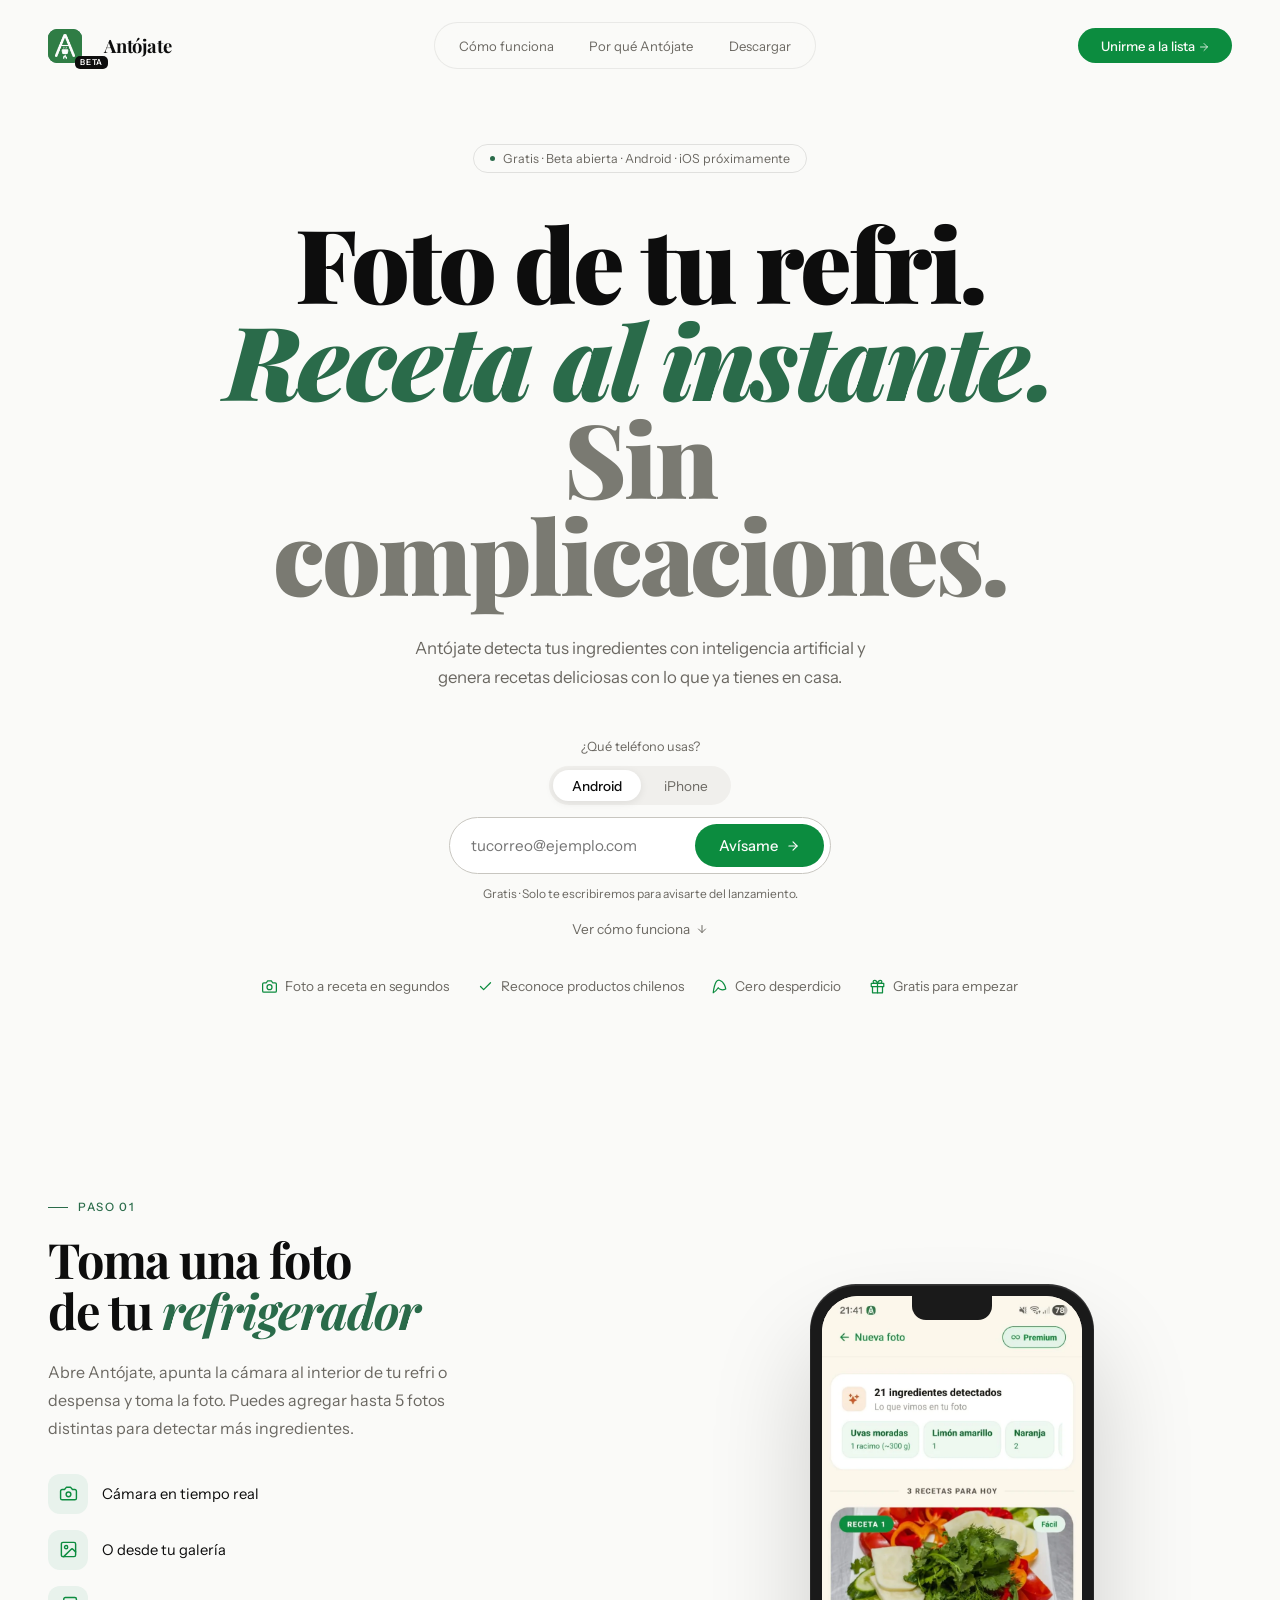
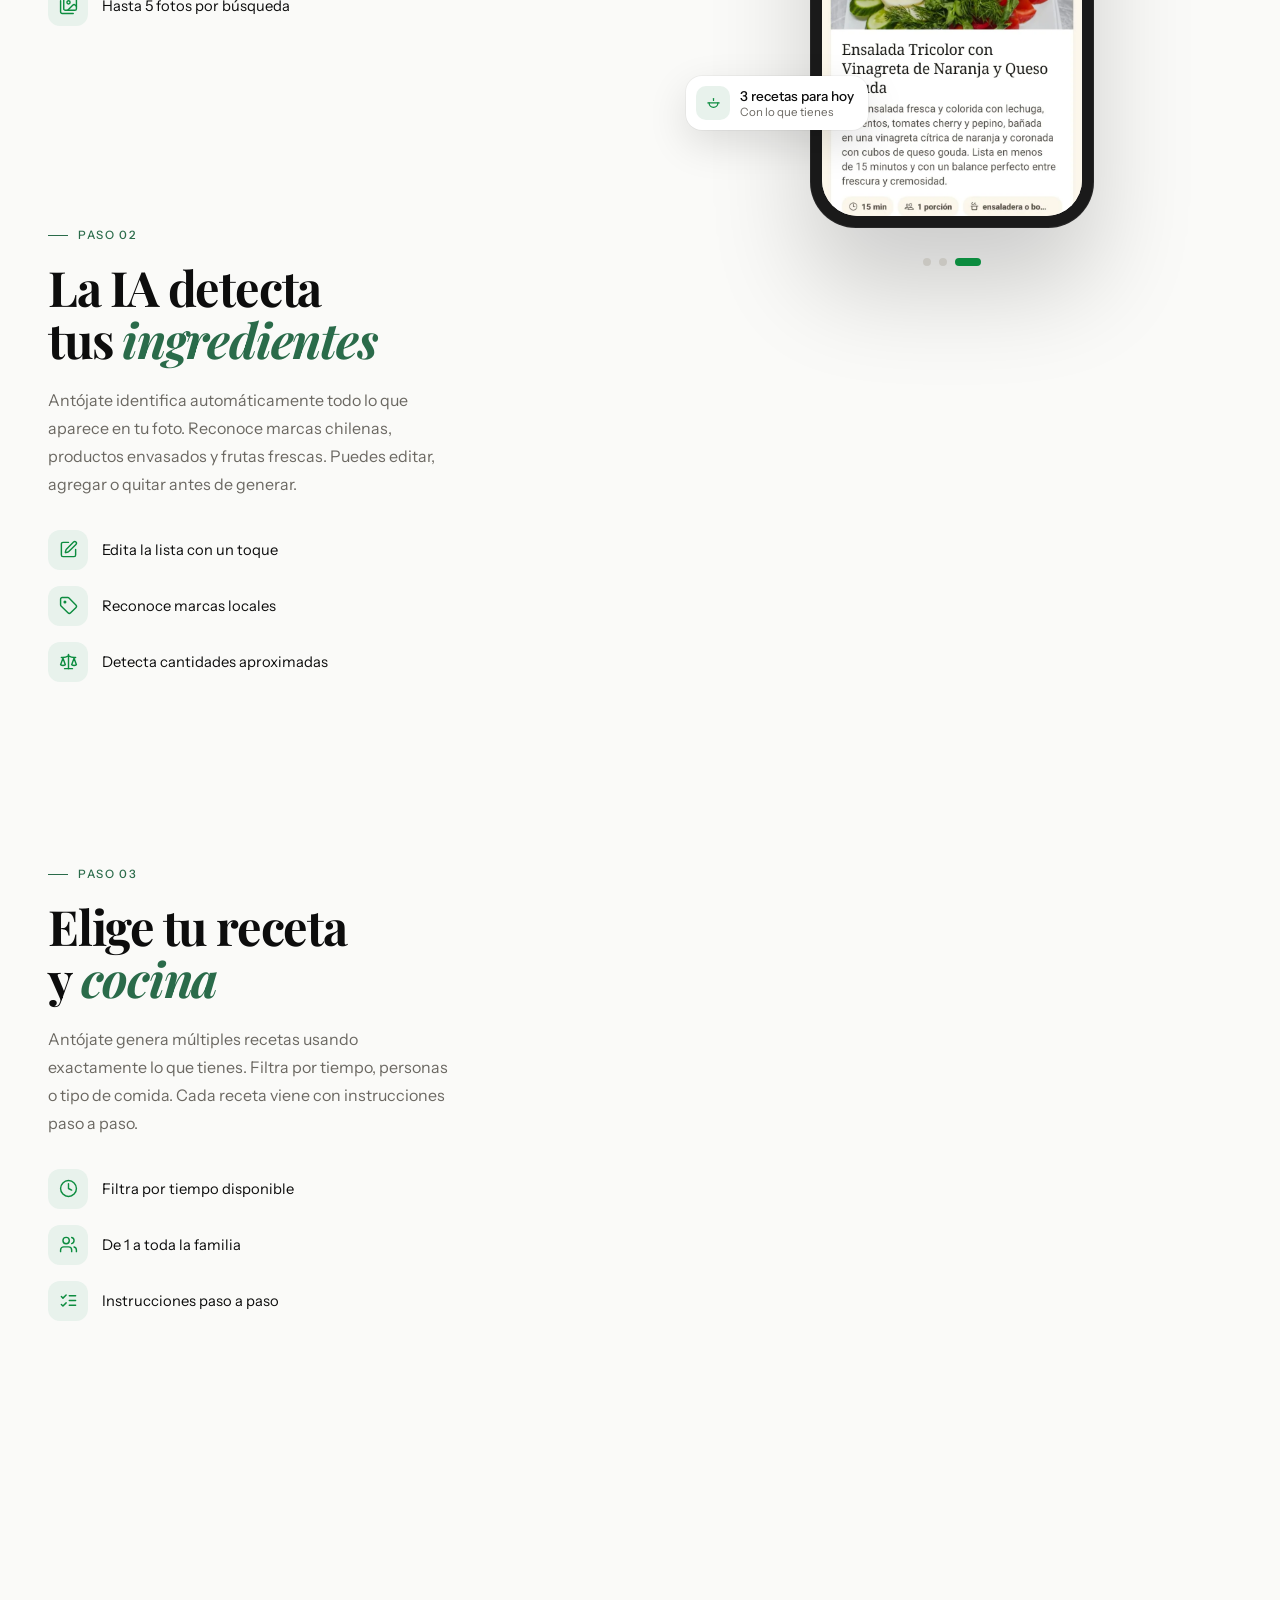
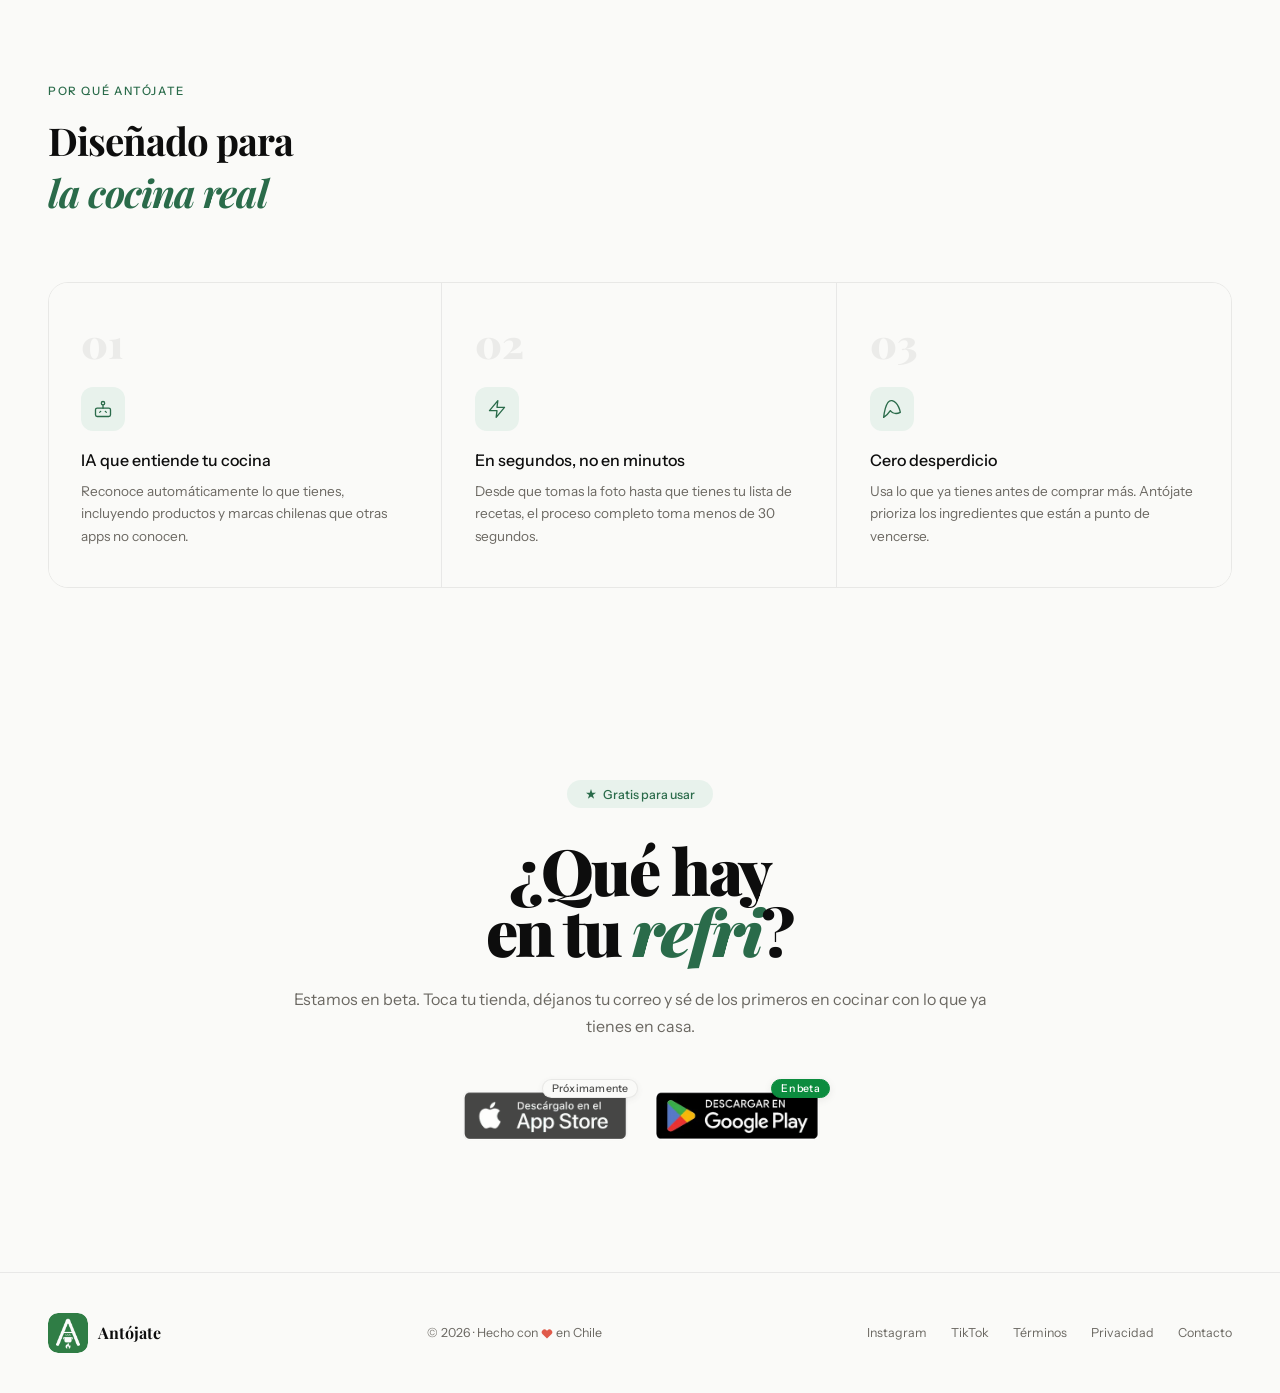
==== commit 629b9a6e: "Íconos nuevos en los pasos" ====
--- a/index.html
+++ b/index.html
@@ -113,9 +113,9 @@
         <h2 class="step-heading">Toma una foto<br>de tu <em>refrigerador</em></h2>
         <p class="step-body">Abre Antójate, apunta la cámara al interior de tu refri o despensa y toma la foto. Puedes agregar hasta 5 fotos distintas para detectar más ingredientes.</p>
         <div class="step-detail">
-      <div class="step-pill"><span class="step-pill-icon" style="width:28px;height:28px;border-radius:8px;background:var(--green-soft);display:inline-flex;align-items:center;justify-content:center;flex-shrink:0;"><svg xmlns="http://www.w3.org/2000/svg" width="15" height="15" viewBox="0 0 24 24" fill="none" stroke="currentColor" stroke-width="1.6" stroke-linecap="round" stroke-linejoin="round" style="display:inline-block;vertical-align:middle;flex-shrink:0;"><path d="M23 19a2 2 0 0 1-2 2H3a2 2 0 0 1-2-2V8a2 2 0 0 1 2-2h4l2-3h6l2 3h4a2 2 0 0 1 2 2z"/><circle cx="12" cy="13" r="4"/></svg></span> Cámara en tiempo real</div>
-      <div class="step-pill"><span class="step-pill-icon" style="width:28px;height:28px;border-radius:8px;background:var(--green-soft);display:inline-flex;align-items:center;justify-content:center;flex-shrink:0;"><svg xmlns="http://www.w3.org/2000/svg" width="15" height="15" viewBox="0 0 24 24" fill="none" stroke="currentColor" stroke-width="1.6" stroke-linecap="round" stroke-linejoin="round" style="display:inline-block;vertical-align:middle;flex-shrink:0;"><rect x="3" y="3" width="18" height="18" rx="2"/><circle cx="8.5" cy="8.5" r="1.5"/><polyline points="21 15 16 10 5 21"/></svg></span> O desde tu galería</div>
-      <div class="step-pill"><span class="step-pill-icon" style="width:28px;height:28px;border-radius:8px;background:var(--green-soft);display:inline-flex;align-items:center;justify-content:center;flex-shrink:0;"><svg xmlns="http://www.w3.org/2000/svg" width="15" height="15" viewBox="0 0 24 24" fill="none" stroke="currentColor" stroke-width="1.6" stroke-linecap="round" stroke-linejoin="round" style="display:inline-block;vertical-align:middle;flex-shrink:0;"><line x1="12" y1="5" x2="12" y2="19"/><line x1="5" y1="12" x2="19" y2="12"/></svg></span> Hasta 5 fotos por búsqueda</div>
+      <div class="step-pill"><span class="step-pill-icon" aria-hidden="true"><svg width="16" height="16" viewBox="0 0 24 24" fill="none" stroke="currentColor" stroke-width="1.8" stroke-linecap="round" stroke-linejoin="round"><path d="M14.5 4h-5L7 7H4a2 2 0 0 0-2 2v9a2 2 0 0 0 2 2h16a2 2 0 0 0 2-2V9a2 2 0 0 0-2-2h-3l-2.5-3z"/><circle cx="12" cy="13" r="3"/></svg></span>Cámara en tiempo real</div>
+      <div class="step-pill"><span class="step-pill-icon" aria-hidden="true"><svg width="16" height="16" viewBox="0 0 24 24" fill="none" stroke="currentColor" stroke-width="1.8" stroke-linecap="round" stroke-linejoin="round"><rect width="18" height="18" x="3" y="3" rx="2" ry="2"/><circle cx="9" cy="9" r="2"/><path d="m21 15-3.086-3.086a2 2 0 0 0-2.828 0L6 21"/></svg></span>O desde tu galería</div>
+      <div class="step-pill"><span class="step-pill-icon" aria-hidden="true"><svg width="16" height="16" viewBox="0 0 24 24" fill="none" stroke="currentColor" stroke-width="1.8" stroke-linecap="round" stroke-linejoin="round"><path d="M18 22H4a2 2 0 0 1-2-2V6"/><path d="m22 13-1.296-1.296a2.41 2.41 0 0 0-3.408 0L11 18"/><circle cx="12" cy="8" r="2"/><rect width="16" height="16" x="6" y="2" rx="2"/></svg></span>Hasta 5 fotos por búsqueda</div>
         </div>
         <div class="flow-step-media" aria-hidden="true">
           <div class="flow-mini-phone"><div class="flow-mini-screen"><div style="width:100%;height:100%;background:#F8F4EE;display:flex;flex-direction:column;"><div style="background:#F8F4EE;padding:32px 14px 12px;display:flex;align-items:center;gap:8px;">
@@ -145,9 +145,9 @@
         <h2 class="step-heading">La IA detecta<br>tus <em>ingredientes</em></h2>
         <p class="step-body">Antójate identifica automáticamente todo lo que aparece en tu foto. Reconoce marcas chilenas, productos envasados y frutas frescas. Puedes editar, agregar o quitar antes de generar.</p>
         <div class="step-detail">
-      <div class="step-pill"><span class="step-pill-icon" style="width:28px;height:28px;border-radius:8px;background:var(--green-soft);display:inline-flex;align-items:center;justify-content:center;flex-shrink:0;"><svg xmlns="http://www.w3.org/2000/svg" width="15" height="15" viewBox="0 0 24 24" fill="none" stroke="currentColor" stroke-width="1.6" stroke-linecap="round" stroke-linejoin="round" style="display:inline-block;vertical-align:middle;flex-shrink:0;"><polyline points="20 6 9 17 4 12"/></svg></span> Edita la lista con un toque</div>
-      <div class="step-pill"><span class="step-pill-icon" style="width:28px;height:28px;border-radius:8px;background:var(--green-soft);display:inline-flex;align-items:center;justify-content:center;flex-shrink:0;"><svg xmlns="http://www.w3.org/2000/svg" width="15" height="15" viewBox="0 0 24 24" fill="none" stroke="currentColor" stroke-width="1.6" stroke-linecap="round" stroke-linejoin="round" style="display:inline-block;vertical-align:middle;flex-shrink:0;"><path d="M4 15s1-1 4-1 5 2 8 2 4-1 4-1V3s-1 1-4 1-5-2-8-2-4 1-4 1z"/><line x1="4" y1="22" x2="4" y2="15"/></svg></span> Reconoce marcas locales</div>
-      <div class="step-pill"><span class="step-pill-icon" style="width:28px;height:28px;border-radius:8px;background:var(--green-soft);display:inline-flex;align-items:center;justify-content:center;flex-shrink:0;"><svg xmlns="http://www.w3.org/2000/svg" width="15" height="15" viewBox="0 0 24 24" fill="none" stroke="currentColor" stroke-width="1.6" stroke-linecap="round" stroke-linejoin="round" style="display:inline-block;vertical-align:middle;flex-shrink:0;"><line x1="12" y1="3" x2="12" y2="21"/><path d="M3 9l9-7 9 7"/><path d="M3 9h18"/><path d="M3 15h18"/><path d="M3 21h18"/></svg></span> Detecta cantidades aproximadas</div>
+      <div class="step-pill"><span class="step-pill-icon" aria-hidden="true"><svg width="16" height="16" viewBox="0 0 24 24" fill="none" stroke="currentColor" stroke-width="1.8" stroke-linecap="round" stroke-linejoin="round"><path d="M12 3H5a2 2 0 0 0-2 2v14a2 2 0 0 0 2 2h14a2 2 0 0 0 2-2v-7"/><path d="M18.375 2.625a1 1 0 0 1 3 3l-9.013 9.014a2 2 0 0 1-.853.505l-2.873.84a.5.5 0 0 1-.62-.62l.84-2.873a2 2 0 0 1 .506-.852z"/></svg></span>Edita la lista con un toque</div>
+      <div class="step-pill"><span class="step-pill-icon" aria-hidden="true"><svg width="16" height="16" viewBox="0 0 24 24" fill="none" stroke="currentColor" stroke-width="1.8" stroke-linecap="round" stroke-linejoin="round"><path d="M12.586 2.586A2 2 0 0 0 11.172 2H4a2 2 0 0 0-2 2v7.172a2 2 0 0 0 .586 1.414l8.704 8.704a2.426 2.426 0 0 0 3.42 0l6.58-6.58a2.426 2.426 0 0 0 0-3.42z"/><circle cx="7.5" cy="7.5" r="1" fill="currentColor"/></svg></span>Reconoce marcas locales</div>
+      <div class="step-pill"><span class="step-pill-icon" aria-hidden="true"><svg width="16" height="16" viewBox="0 0 24 24" fill="none" stroke="currentColor" stroke-width="1.8" stroke-linecap="round" stroke-linejoin="round"><path d="m16 16 3-8 3 8c-.87.65-1.92 1-3 1s-2.13-.35-3-1Z"/><path d="m2 16 3-8 3 8c-.87.65-1.92 1-3 1s-2.13-.35-3-1Z"/><path d="M7 21h10"/><path d="M12 3v18"/><path d="M3 7h2c2 0 5-1 7-2 2 1 5 2 7 2h2"/></svg></span>Detecta cantidades aproximadas</div>
         </div>
         <div class="flow-step-media" aria-hidden="true">
           <div class="flow-mini-phone"><div class="flow-mini-screen"><img src="img/paso2-ingredientes.webp" alt="Pantalla de Antójate con los ingredientes detectados" loading="lazy" decoding="async" style="width:100%;height:100%;object-fit:cover;object-position:top;display:block;"></div></div>
@@ -163,9 +163,9 @@
         <h2 class="step-heading">Elige tu receta<br>y <em>cocina</em></h2>
         <p class="step-body">Antójate genera múltiples recetas usando exactamente lo que tienes. Filtra por tiempo, personas o tipo de comida. Cada receta viene con instrucciones paso a paso.</p>
         <div class="step-detail">
-      <div class="step-pill"><span class="step-pill-icon" style="width:28px;height:28px;border-radius:8px;background:var(--green-soft);display:inline-flex;align-items:center;justify-content:center;flex-shrink:0;"><svg xmlns="http://www.w3.org/2000/svg" width="15" height="15" viewBox="0 0 24 24" fill="none" stroke="currentColor" stroke-width="1.6" stroke-linecap="round" stroke-linejoin="round" style="display:inline-block;vertical-align:middle;flex-shrink:0;"><circle cx="12" cy="12" r="10"/><polyline points="12 6 12 12 16 14"/></svg></span> Filtra por tiempo disponible</div>
-      <div class="step-pill"><span class="step-pill-icon" style="width:28px;height:28px;border-radius:8px;background:var(--green-soft);display:inline-flex;align-items:center;justify-content:center;flex-shrink:0;"><svg xmlns="http://www.w3.org/2000/svg" width="15" height="15" viewBox="0 0 24 24" fill="none" stroke="currentColor" stroke-width="1.6" stroke-linecap="round" stroke-linejoin="round" style="display:inline-block;vertical-align:middle;flex-shrink:0;"><path d="M17 21v-2a4 4 0 0 0-4-4H5a4 4 0 0 0-4 4v2"/><circle cx="9" cy="7" r="4"/><path d="M23 21v-2a4 4 0 0 0-3-3.87"/><path d="M16 3.13a4 4 0 0 1 0 7.75"/></svg></span> De 1 a toda la familia</div>
-      <div class="step-pill"><span class="step-pill-icon" style="width:28px;height:28px;border-radius:8px;background:var(--green-soft);display:inline-flex;align-items:center;justify-content:center;flex-shrink:0;"><svg xmlns="http://www.w3.org/2000/svg" width="15" height="15" viewBox="0 0 24 24" fill="none" stroke="currentColor" stroke-width="1.6" stroke-linecap="round" stroke-linejoin="round" style="display:inline-block;vertical-align:middle;flex-shrink:0;"><path d="M2 3h6a4 4 0 0 1 4 4v14a3 3 0 0 0-3-3H2z"/><path d="M22 3h-6a4 4 0 0 0-4 4v14a3 3 0 0 1 3-3h7z"/></svg></span> Instrucciones paso a paso</div>
+      <div class="step-pill"><span class="step-pill-icon" aria-hidden="true"><svg width="16" height="16" viewBox="0 0 24 24" fill="none" stroke="currentColor" stroke-width="1.8" stroke-linecap="round" stroke-linejoin="round"><circle cx="12" cy="12" r="10"/><polyline points="12 6 12 12 16 14"/></svg></span>Filtra por tiempo disponible</div>
+      <div class="step-pill"><span class="step-pill-icon" aria-hidden="true"><svg width="16" height="16" viewBox="0 0 24 24" fill="none" stroke="currentColor" stroke-width="1.8" stroke-linecap="round" stroke-linejoin="round"><path d="M16 21v-2a4 4 0 0 0-4-4H6a4 4 0 0 0-4 4v2"/><circle cx="9" cy="7" r="4"/><path d="M22 21v-2a4 4 0 0 0-3-3.87"/><path d="M16 3.13a4 4 0 0 1 0 7.75"/></svg></span>De 1 a toda la familia</div>
+      <div class="step-pill"><span class="step-pill-icon" aria-hidden="true"><svg width="16" height="16" viewBox="0 0 24 24" fill="none" stroke="currentColor" stroke-width="1.8" stroke-linecap="round" stroke-linejoin="round"><path d="m3 17 2 2 4-4"/><path d="m3 7 2 2 4-4"/><path d="M13 6h8"/><path d="M13 12h8"/><path d="M13 18h8"/></svg></span>Instrucciones paso a paso</div>
         </div>
         <div class="flow-step-media" aria-hidden="true">
           <div class="flow-mini-phone"><div class="flow-mini-screen"><img src="img/paso3-recetas.webp" alt="Pantalla de Antójate con las recetas sugeridas" loading="lazy" decoding="async" style="width:100%;height:100%;object-fit:cover;object-position:top;display:block;"></div></div>
--- a/styles.css
+++ b/styles.css
@@ -186,14 +186,19 @@
   font-weight: 300; max-width: 400px;
 }
 .step-detail {
-  margin-top: 2rem; display: flex; flex-direction: column; gap: 0.8rem;
+  margin-top: 2rem; display: flex; flex-direction: column; gap: 1rem;
 }
 .step-pill {
-  display: inline-flex; align-items: center; gap: 10px;
-  background: var(--gray); border-radius: 50px; padding: 0.55rem 1rem;
-  font-size: 0.82rem; color: var(--black); width: fit-content;
-}
-.step-pill-icon { font-size: 1rem; }
+  display: flex; align-items: center; gap: 14px;
+  font-size: 0.92rem; color: var(--black);
+}
+.step-pill-icon {
+  width: 40px; height: 40px; border-radius: 12px;
+  background: var(--green-soft); color: #0c8c3f;
+  display: inline-flex; align-items: center; justify-content: center;
+  flex-shrink: 0;
+}
+.step-pill-icon svg { width: 19px; height: 19px; }
 
 /* PHONE FRAME */
 .phone-showcase {
@@ -471,8 +476,10 @@
   .step-label { font-size: 0.68rem; }
   .step-heading { font-size: 1.8rem; }
   .step-body { font-size: 0.92rem; }
-  .step-detail { gap: 0.6rem; }
-  .step-pill { font-size: 0.78rem; padding: 0.45rem 0.9rem; }
+  .step-detail { gap: 0.8rem; }
+  .step-pill { font-size: 0.88rem; gap: 12px; }
+  .step-pill-icon { width: 36px; height: 36px; border-radius: 10px; }
+  .step-pill-icon svg { width: 17px; height: 17px; }
 
   /* Phone mockup — smaller on mobile */
   .phone-outer { transform: none !important; }
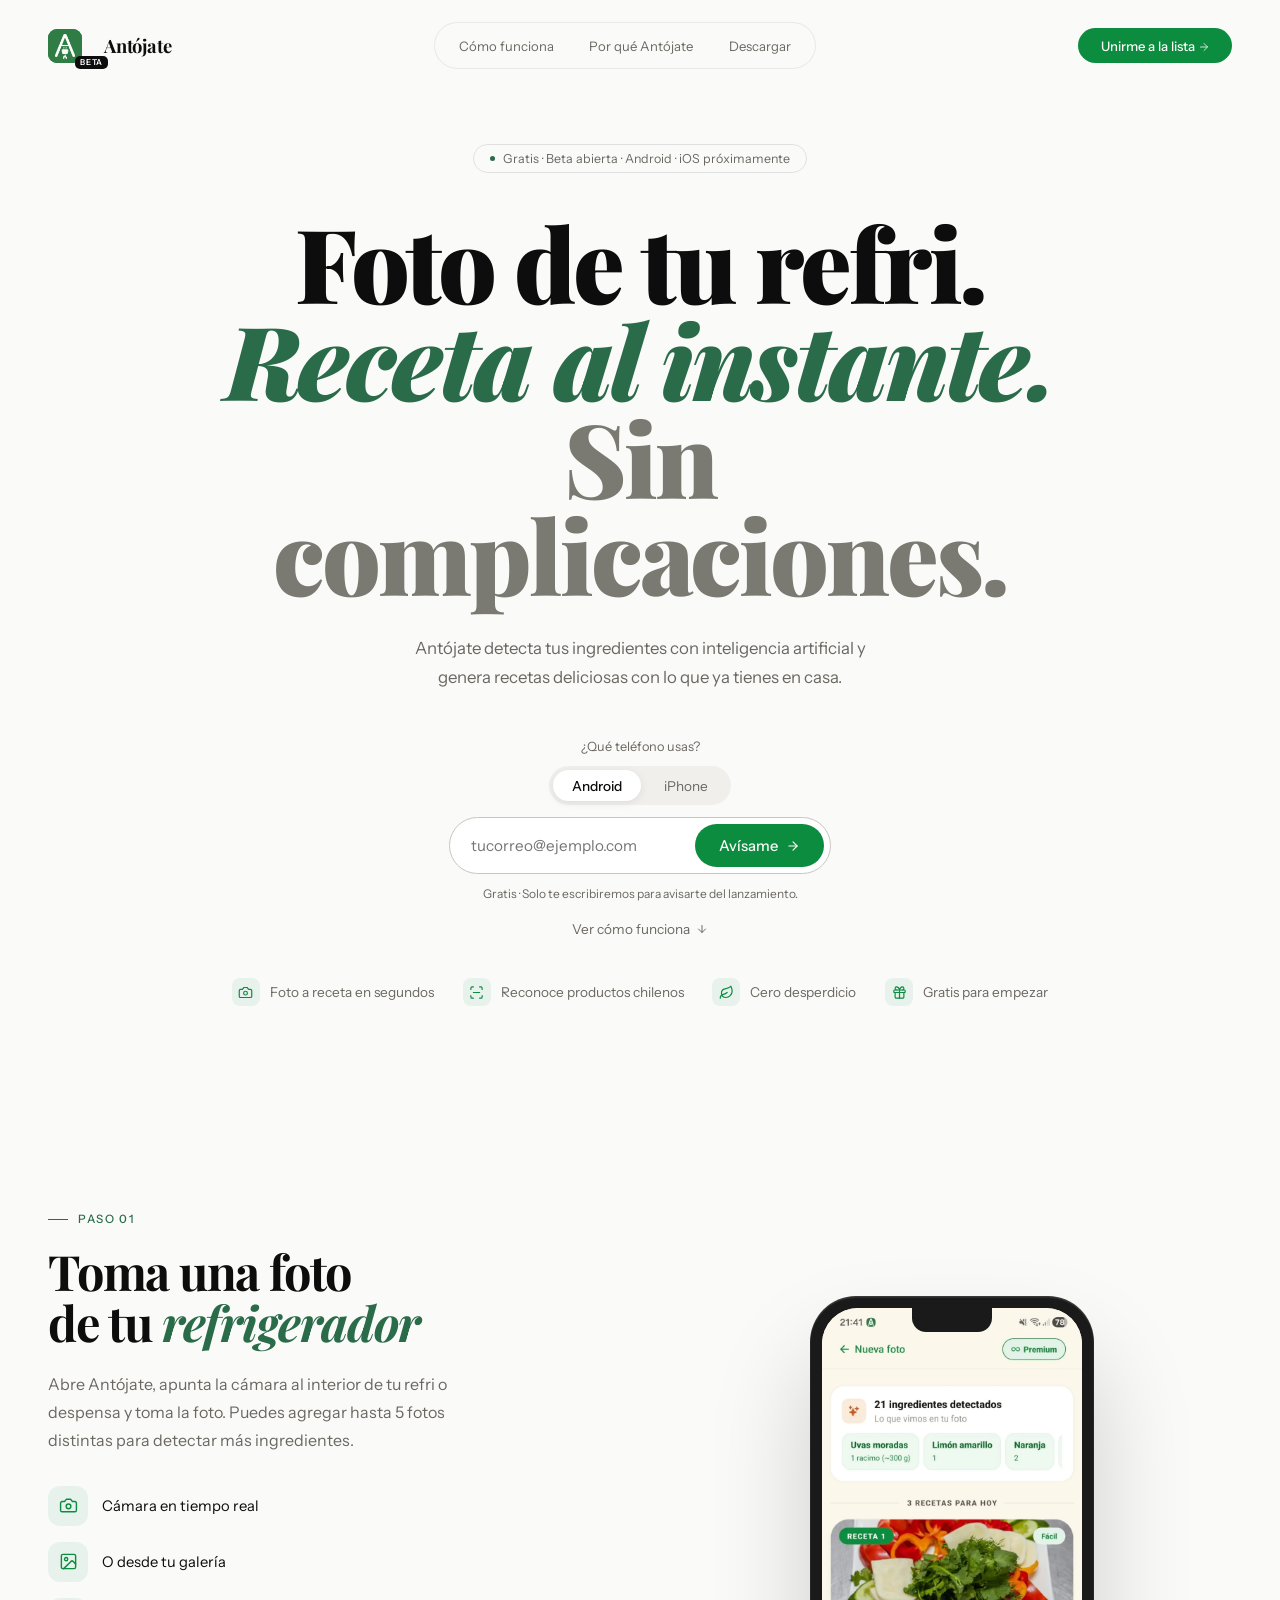
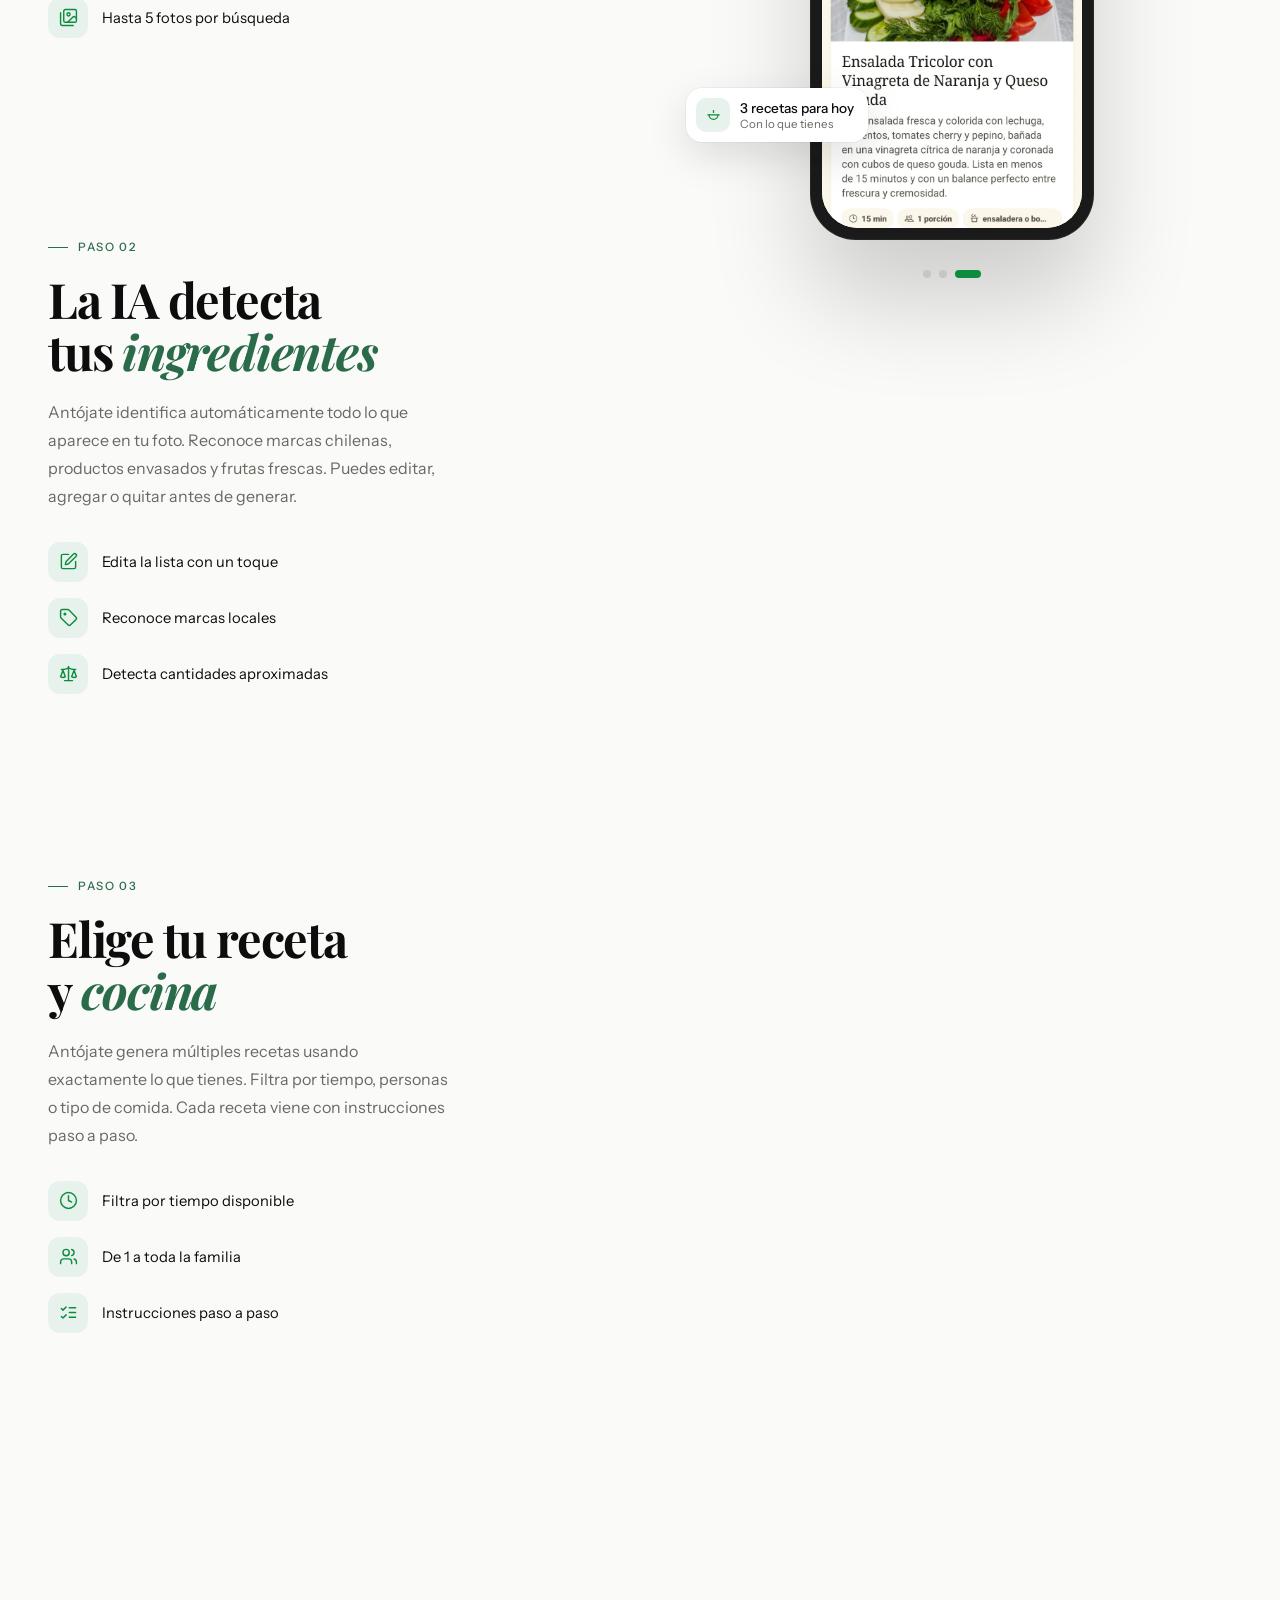
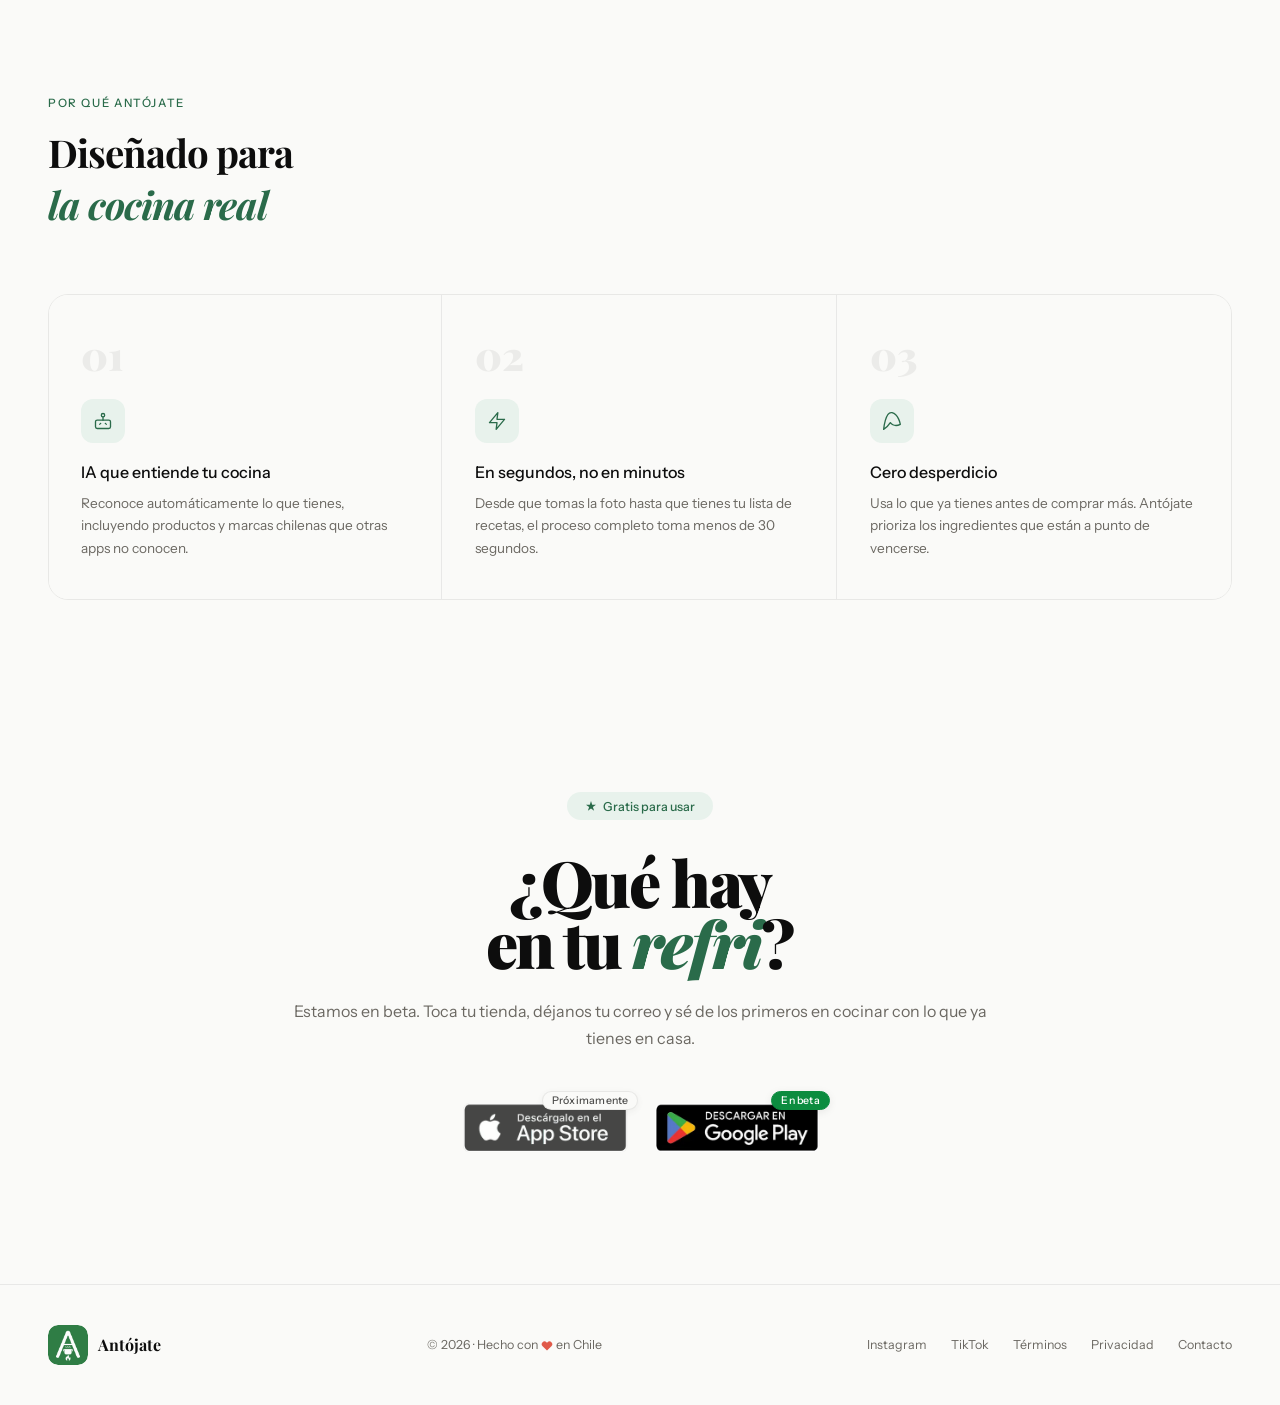
==== commit 15f7b4c5: "Íconos nuevos en los beneficios" ====
--- a/index.html
+++ b/index.html
@@ -97,10 +97,10 @@
   </div>
 
   <ul class="hero-benefits">
-    <li><svg width="15" height="15" viewBox="0 0 24 24" fill="none" stroke="currentColor" stroke-width="2" stroke-linecap="round" stroke-linejoin="round" aria-hidden="true"><path d="M23 19a2 2 0 0 1-2 2H3a2 2 0 0 1-2-2V8a2 2 0 0 1 2-2h4l2-3h6l2 3h4a2 2 0 0 1 2 2z"/><circle cx="12" cy="13" r="4"/></svg>Foto a receta en segundos</li>
-    <li><svg width="15" height="15" viewBox="0 0 24 24" fill="none" stroke="currentColor" stroke-width="2" stroke-linecap="round" stroke-linejoin="round" aria-hidden="true"><path d="M20 6 9 17l-5-5"/></svg>Reconoce productos chilenos</li>
-    <li><svg width="15" height="15" viewBox="0 0 24 24" fill="none" stroke="currentColor" stroke-width="2" stroke-linecap="round" stroke-linejoin="round" aria-hidden="true"><path d="M2 22s4-2 8-8c0 0 4 6 12 2 0 0-2-12-10-14C4 0 2 22 2 22z"/></svg>Cero desperdicio</li>
-    <li><svg width="15" height="15" viewBox="0 0 24 24" fill="none" stroke="currentColor" stroke-width="2" stroke-linecap="round" stroke-linejoin="round" aria-hidden="true"><path d="M20 12v10H4V12"/><path d="M2 7h20v5H2z"/><path d="M12 22V7"/><path d="M12 7H7.5a2.5 2.5 0 0 1 0-5C11 2 12 7 12 7z"/><path d="M12 7h4.5a2.5 2.5 0 0 0 0-5C13 2 12 7 12 7z"/></svg>Gratis para empezar</li>
+    <li><span class="hb-icon" aria-hidden="true"><svg width="15" height="15" viewBox="0 0 24 24" fill="none" stroke="currentColor" stroke-width="1.9" stroke-linecap="round" stroke-linejoin="round"><path d="M14.5 4h-5L7 7H4a2 2 0 0 0-2 2v9a2 2 0 0 0 2 2h16a2 2 0 0 0 2-2V9a2 2 0 0 0-2-2h-3l-2.5-3z"/><circle cx="12" cy="13" r="3"/></svg></span>Foto a receta en segundos</li>
+    <li><span class="hb-icon" aria-hidden="true"><svg width="15" height="15" viewBox="0 0 24 24" fill="none" stroke="currentColor" stroke-width="1.9" stroke-linecap="round" stroke-linejoin="round"><path d="M3 7V5a2 2 0 0 1 2-2h2"/><path d="M17 3h2a2 2 0 0 1 2 2v2"/><path d="M21 17v2a2 2 0 0 1-2 2h-2"/><path d="M7 21H5a2 2 0 0 1-2-2v-2"/><path d="M7 12h10"/></svg></span>Reconoce productos chilenos</li>
+    <li><span class="hb-icon" aria-hidden="true"><svg width="15" height="15" viewBox="0 0 24 24" fill="none" stroke="currentColor" stroke-width="1.9" stroke-linecap="round" stroke-linejoin="round"><path d="M11 20A7 7 0 0 1 9.8 6.1C15.5 5 17 4.48 19 2c1 2 2 4.18 2 8 0 5.5-4.78 10-10 10Z"/><path d="M2 21c0-3 1.85-5.36 5.08-6C9.5 14.52 12 13 13 12"/></svg></span>Cero desperdicio</li>
+    <li><span class="hb-icon" aria-hidden="true"><svg width="15" height="15" viewBox="0 0 24 24" fill="none" stroke="currentColor" stroke-width="1.9" stroke-linecap="round" stroke-linejoin="round"><rect x="3" y="8" width="18" height="4" rx="1"/><path d="M12 8v13"/><path d="M19 12v7a2 2 0 0 1-2 2H7a2 2 0 0 1-2-2v-7"/><path d="M7.5 8a2.5 2.5 0 0 1 0-5A4.8 8 0 0 1 12 8a4.8 8 0 0 1 4.5-5 2.5 2.5 0 0 1 0 5"/></svg></span>Gratis para empezar</li>
   </ul>
 </section>
 
--- a/styles.css
+++ b/styles.css
@@ -718,7 +718,13 @@
   display: inline-flex; align-items: center; gap: 8px;
   font-size: 0.85rem; color: var(--gray-text);
 }
-.hero-benefits svg { color: #0c8c3f; flex-shrink: 0; }
+.hero-benefits li { gap: 10px; }
+.hb-icon {
+  width: 28px; height: 28px; border-radius: 8px;
+  background: var(--green-soft); color: #0c8c3f;
+  display: inline-flex; align-items: center; justify-content: center;
+  flex-shrink: 0;
+}
 
 /* ══════════════════════════════════════
    CÓMO FUNCIONA: teléfono fijo que cambia al bajar
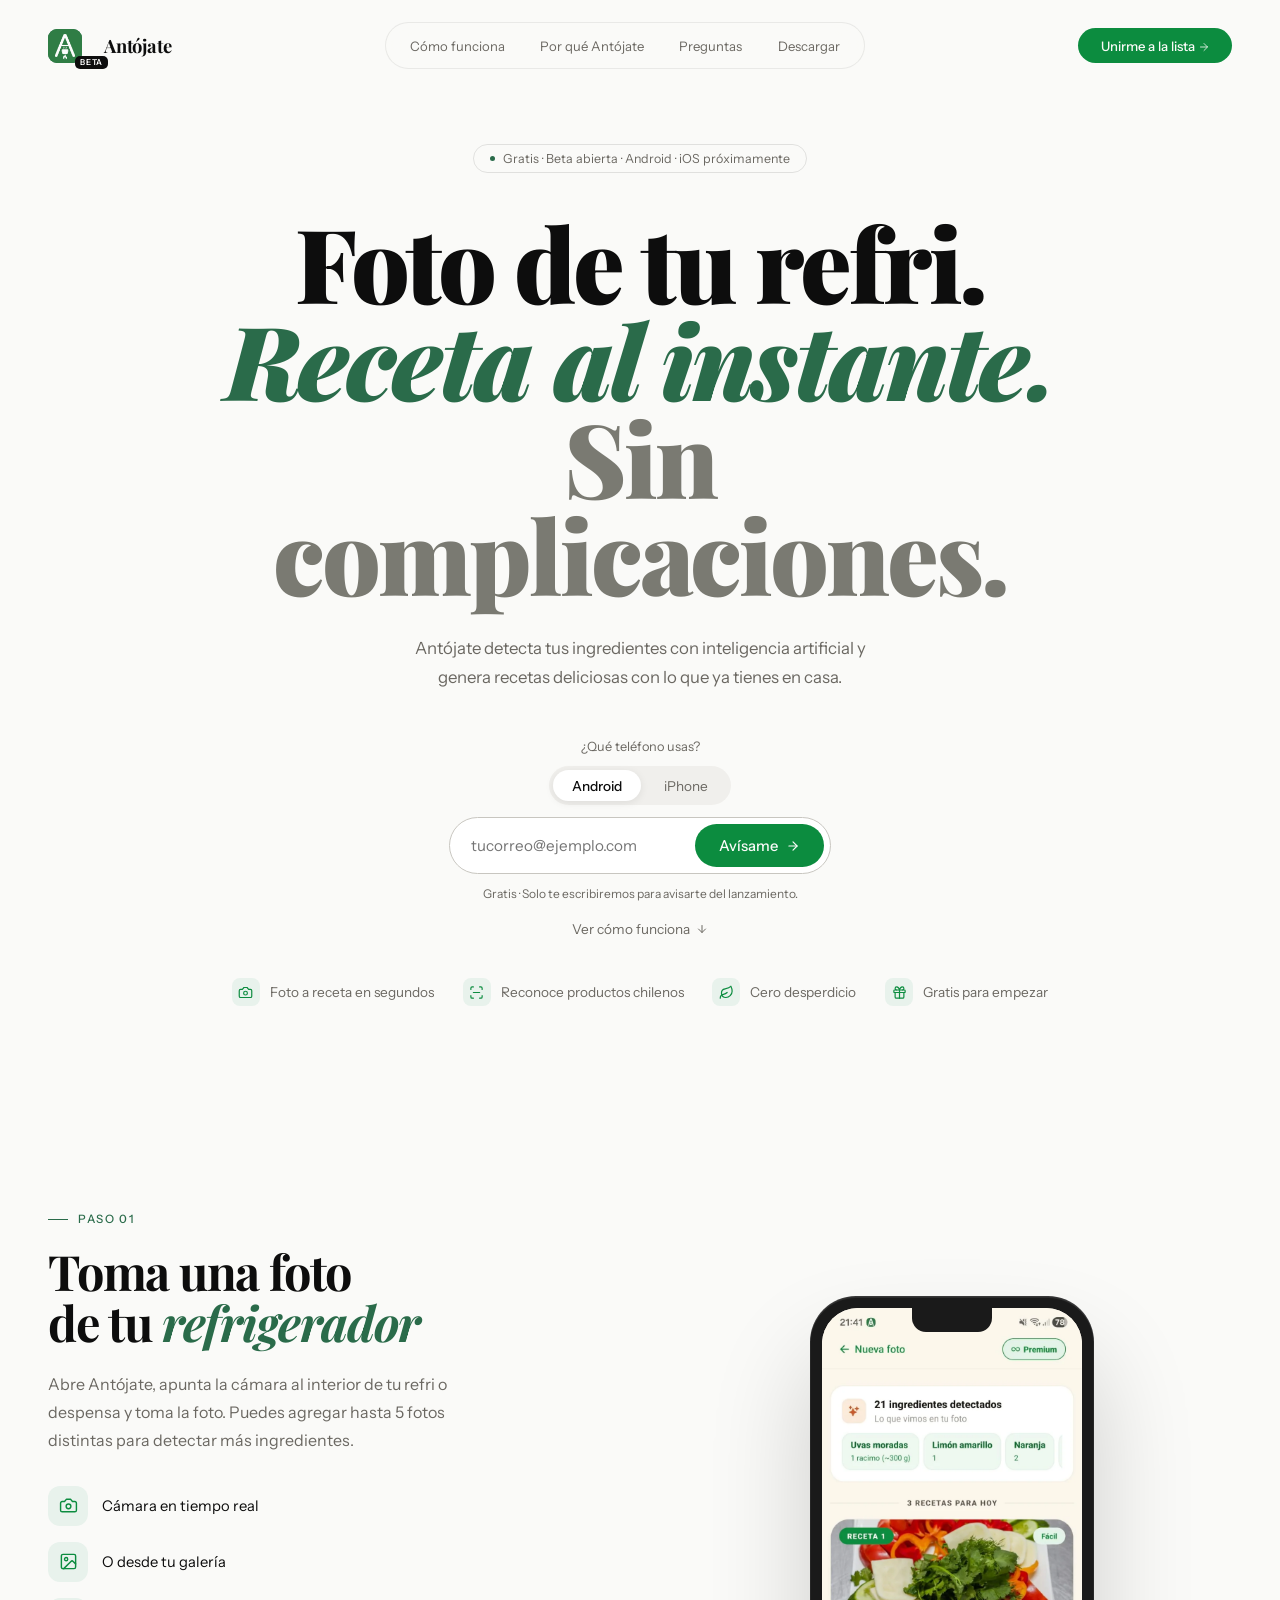
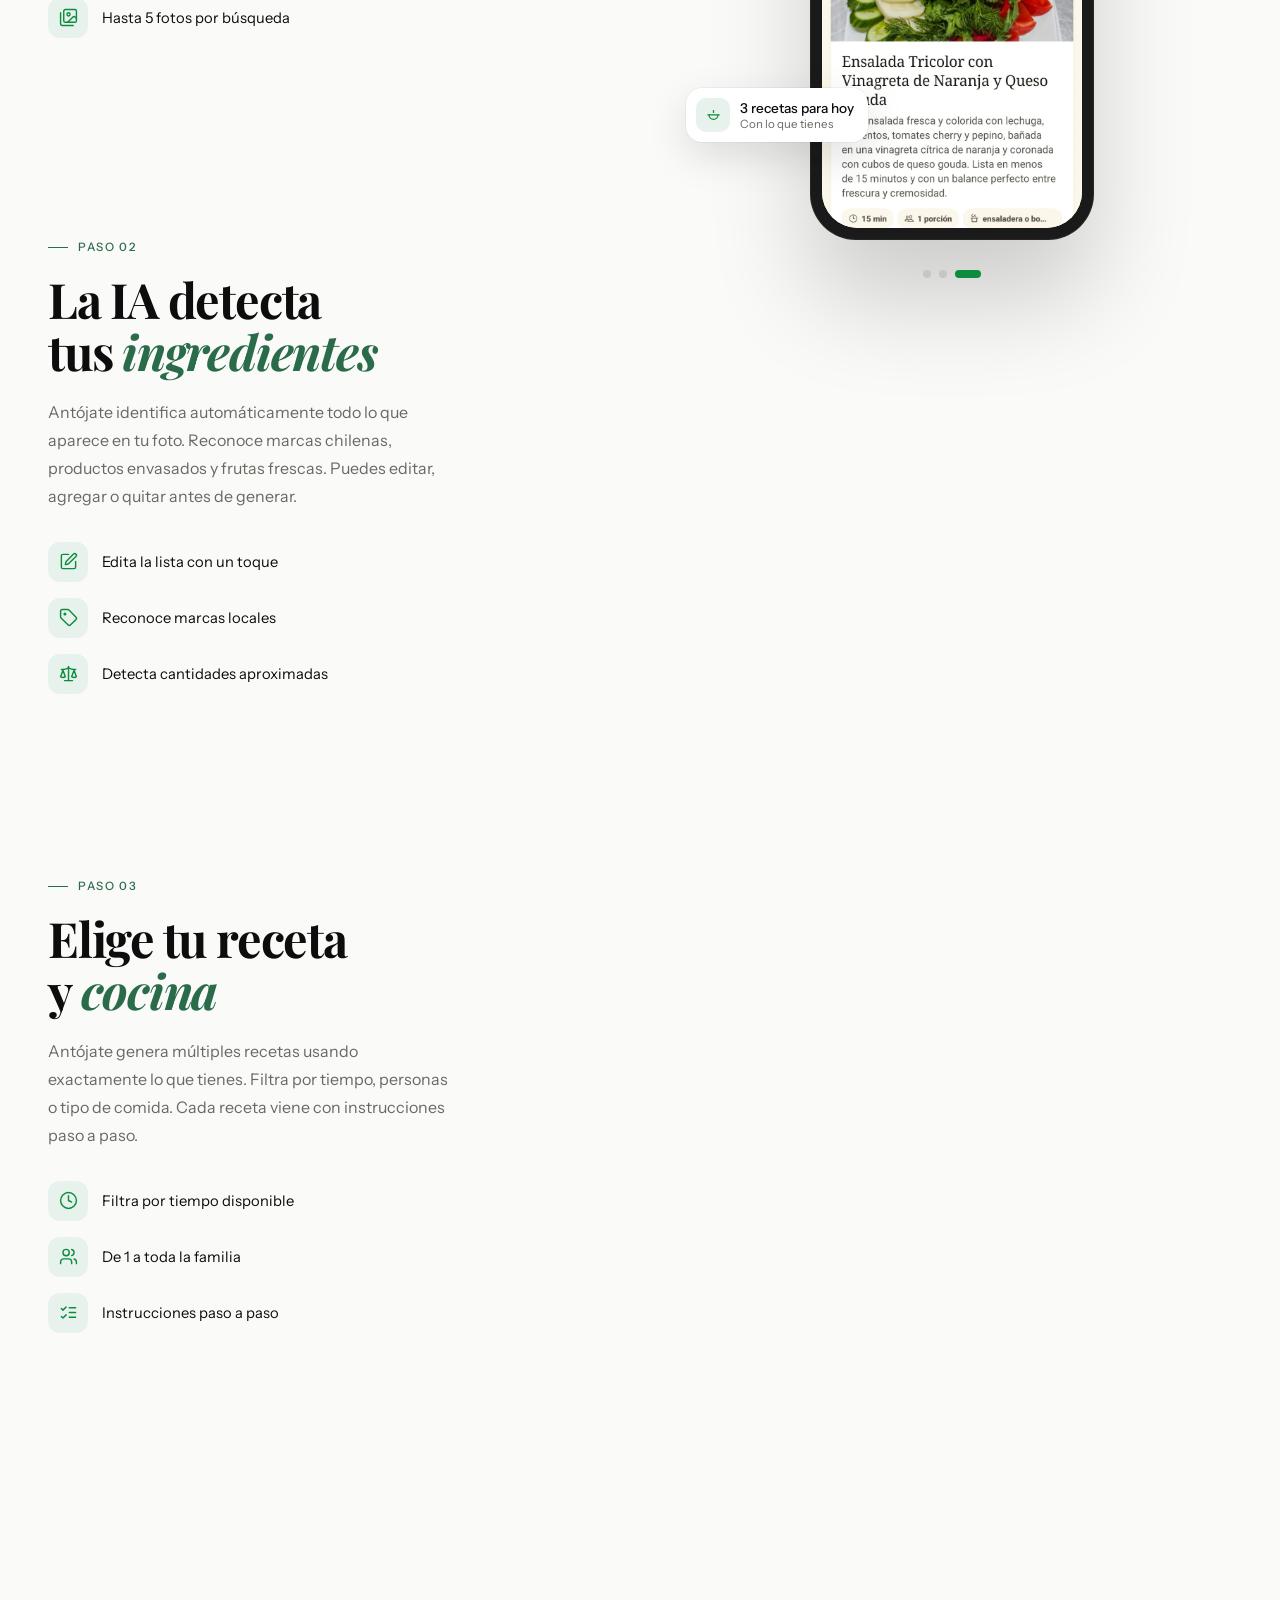
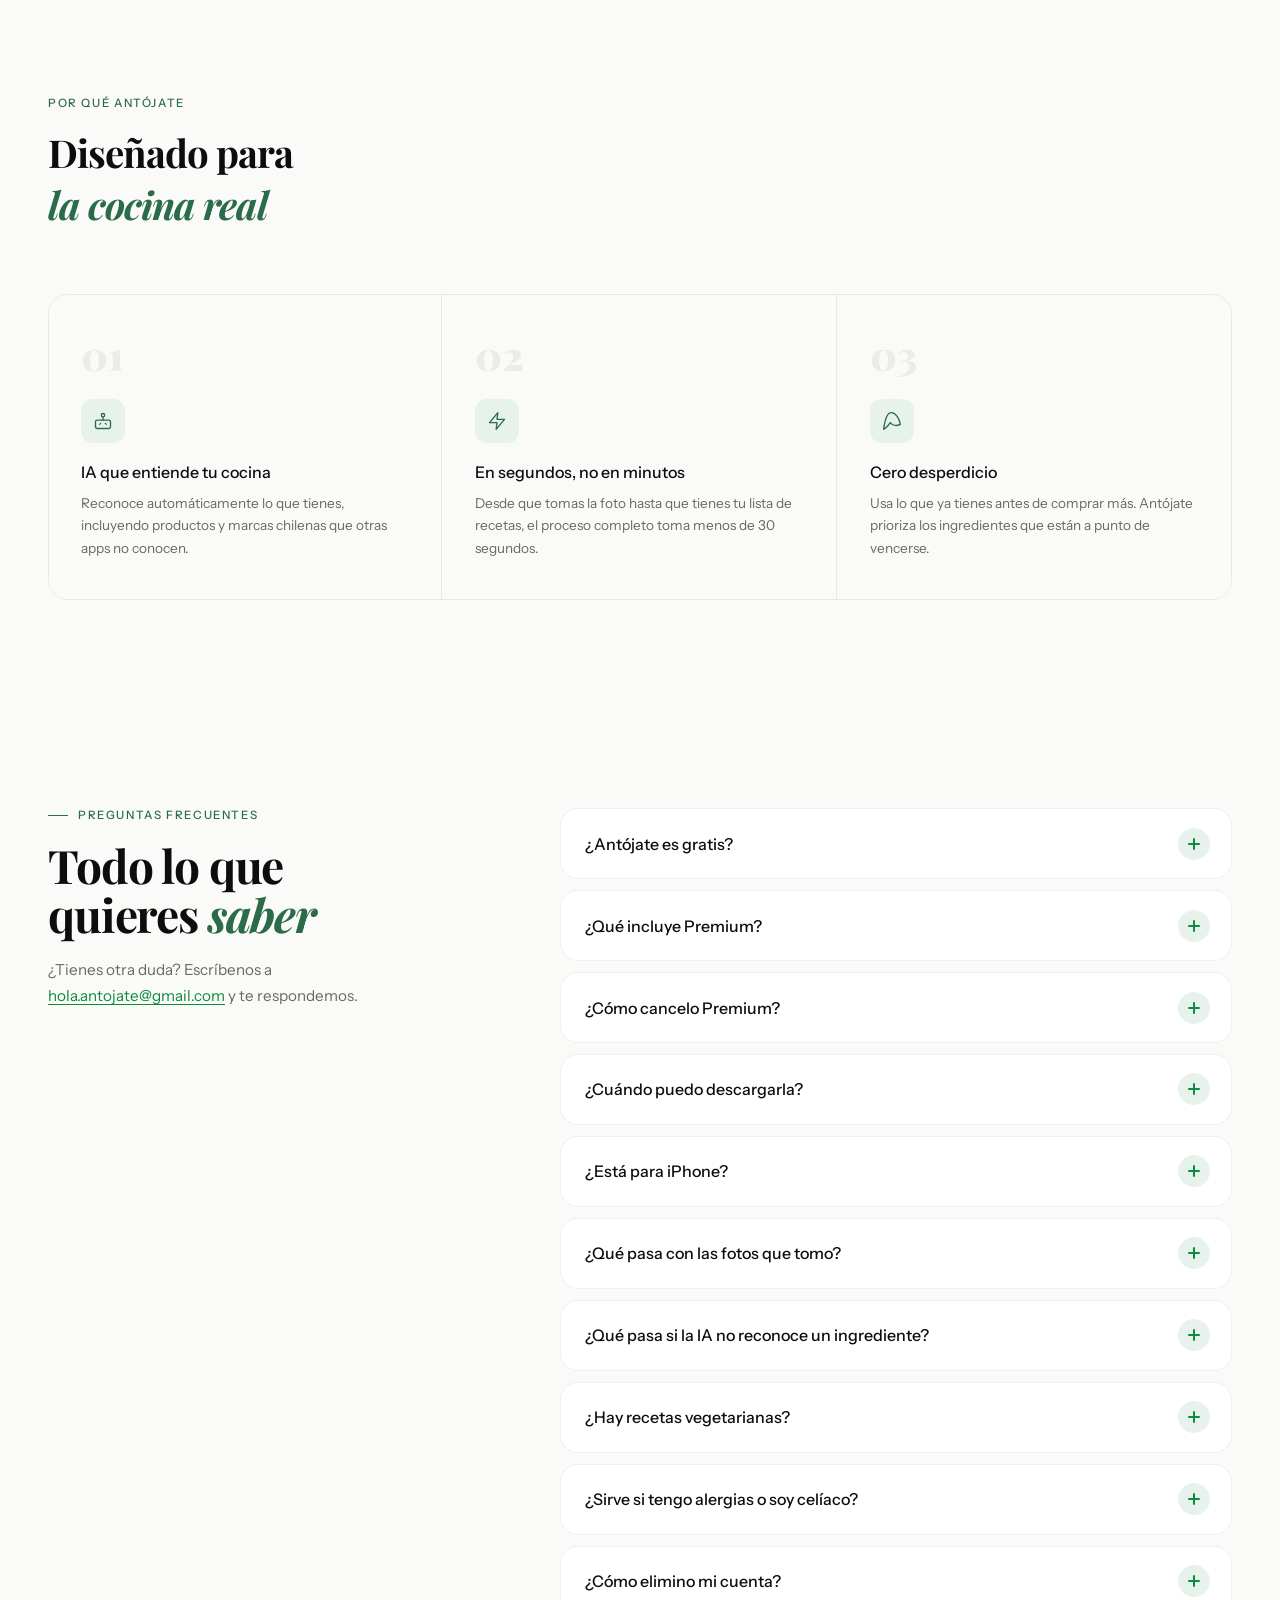
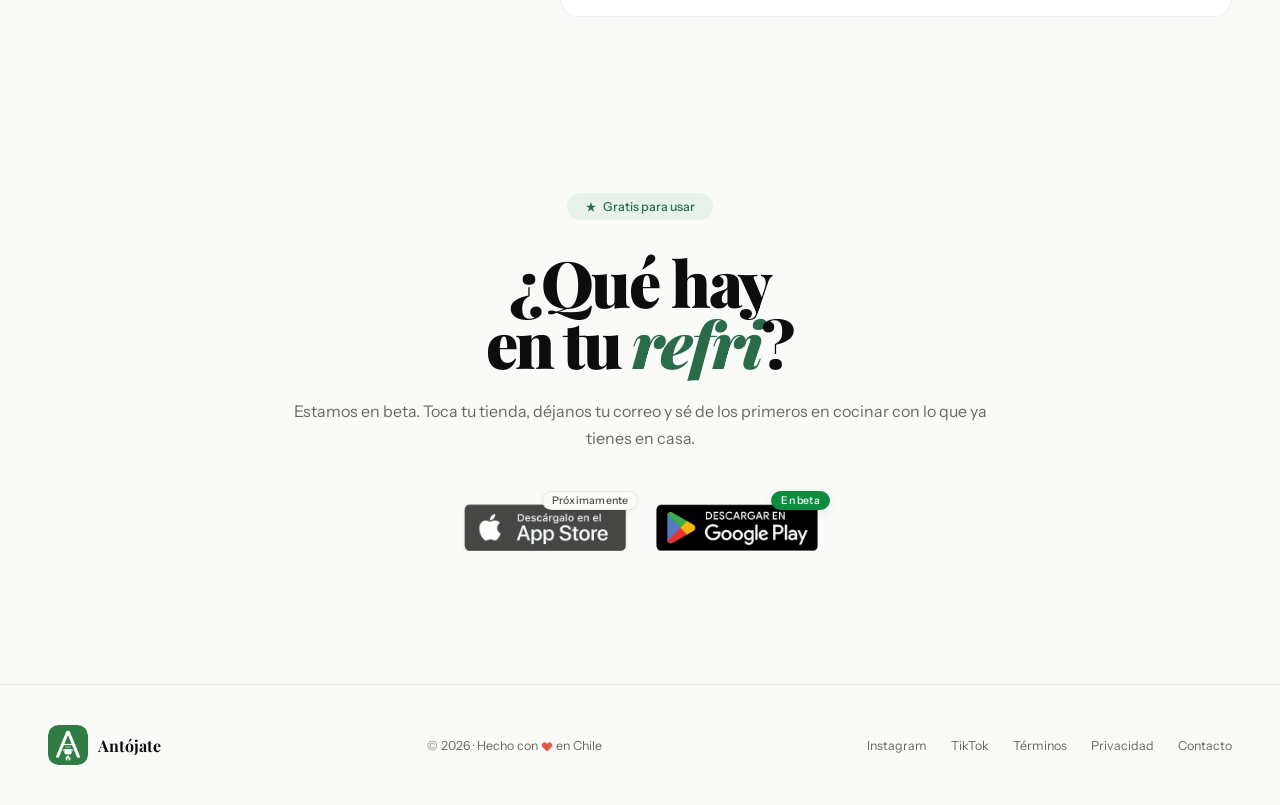
==== commit eab7d968: "Preguntas frecuentes" ====
--- a/index.html
+++ b/index.html
@@ -52,6 +52,7 @@
     <div class="nav-pill">
       <a href="#como-funciona">Cómo funciona</a>
       <a href="#por-que">Por qué Antójate</a>
+      <a href="#preguntas">Preguntas</a>
       <a href="#descargar">Descargar</a>
     </div>
 
@@ -247,6 +248,59 @@
   </div>
 </div>
 
+<!-- PREGUNTAS FRECUENTES -->
+<section class="faq" id="preguntas">
+  <div class="faq-inner">
+    <div class="faq-head reveal">
+      <div class="step-label">Preguntas frecuentes</div>
+      <h2 class="faq-title">Todo lo que<br>quieres <em>saber</em></h2>
+      <p class="faq-sub">¿Tienes otra duda? Escríbenos a <a href="mailto:hola.antojate@gmail.com">hola.antojate@gmail.com</a> y te respondemos.</p>
+    </div>
+    <div class="faq-list reveal reveal-delay-1">
+      <details class="faq-item">
+        <summary><span>¿Antójate es gratis?</span><span class="faq-plus" aria-hidden="true"></span></summary>
+        <div class="faq-answer"><p>Sí. Con el plan gratis tienes 1 antojo con IA al día (foto con la cámara o desde la galería) y todo el catálogo de recetas con su paso a paso, sin límite.</p></div>
+      </details>
+      <details class="faq-item">
+        <summary><span>¿Qué incluye Premium?</span><span class="faq-plus" aria-hidden="true"></span></summary>
+        <div class="faq-answer"><p>Antojos con IA sin límite, historial, recetas guardadas y listas sin límite, y el planificador semanal con recordatorios. Cuesta desde $2.990 al mes.</p></div>
+      </details>
+      <details class="faq-item">
+        <summary><span>¿Cómo cancelo Premium?</span><span class="faq-plus" aria-hidden="true"></span></summary>
+        <div class="faq-answer"><p>Desde Google Play → Suscripciones, cuando quieras. Sigues con Premium hasta que termine el mes que ya pagaste y después vuelves al plan gratis, sin perder tu cuenta.</p></div>
+      </details>
+      <details class="faq-item">
+        <summary><span>¿Cuándo puedo descargarla?</span><span class="faq-plus" aria-hidden="true"></span></summary>
+        <div class="faq-answer"><p>Estamos en beta. Muy pronto estará en Google Play para todos. <a href="#unirme" data-ir-formulario>Déjanos tu correo</a> y te avisamos apenas se habilite la descarga.</p></div>
+      </details>
+      <details class="faq-item">
+        <summary><span>¿Está para iPhone?</span><span class="faq-plus" aria-hidden="true"></span></summary>
+        <div class="faq-answer"><p>Todavía no, pero estamos preparando la versión para iOS. Elige «iPhone» en el formulario y te avisamos cuando llegue al App Store.</p></div>
+      </details>
+      <details class="faq-item">
+        <summary><span>¿Qué pasa con las fotos que tomo?</span><span class="faq-plus" aria-hidden="true"></span></summary>
+        <div class="faq-answer"><p>Solo se usan para detectar tus ingredientes y generar tu receta. No las guardamos como imagen ni las usamos para nada más.</p></div>
+      </details>
+      <details class="faq-item">
+        <summary><span>¿Qué pasa si la IA no reconoce un ingrediente?</span><span class="faq-plus" aria-hidden="true"></span></summary>
+        <div class="faq-answer"><p>Antes de generar las recetas puedes revisar la lista, quitar lo que no tengas y agregar lo que falte.</p></div>
+      </details>
+      <details class="faq-item">
+        <summary><span>¿Hay recetas vegetarianas?</span><span class="faq-plus" aria-hidden="true"></span></summary>
+        <div class="faq-answer"><p>Sí. Puedes elegir la preferencia vegetariana y Antójate te sugerirá solo recetas sin carne.</p></div>
+      </details>
+      <details class="faq-item">
+        <summary><span>¿Sirve si tengo alergias o soy celíaco?</span><span class="faq-plus" aria-hidden="true"></span></summary>
+        <div class="faq-answer"><p>Antójate no tiene recetas especiales sin gluten ni para alergias. Cada receta muestra un aviso para que revises los ingredientes y, en los productos envasados, la etiqueta, antes de cocinar.</p></div>
+      </details>
+      <details class="faq-item">
+        <summary><span>¿Cómo elimino mi cuenta?</span><span class="faq-plus" aria-hidden="true"></span></summary>
+        <div class="faq-answer"><p>Desde la app: menú de tu perfil → Cuenta → «Borrar mi cuenta». Tus datos se eliminan de inmediato y no se pueden recuperar. Si tienes Premium, cancélalo primero en Google Play, porque borrar la cuenta no cancela el cobro. ¿Sin acceso a la app? Escríbenos a <a href="mailto:hola.antojate@gmail.com">hola.antojate@gmail.com</a>. <a href="/eliminar-cuenta" target="_blank" rel="noopener">Ver todos los detalles</a>.</p></div>
+      </details>
+    </div>
+  </div>
+</section>
+
 <!-- CTA FINAL -->
 <div id="descargar" class="cta-final">
   <div class="cta-final-inner reveal">
--- a/styles.css
+++ b/styles.css
@@ -943,3 +943,70 @@
   .hero-form-row input[type="email"] { padding: 0.75rem 0.9rem; text-align: center; }
   .hero-form-row .btn-main { width: 100%; justify-content: center; }
 }
+
+
+/* ══════════════════════════════════════
+   PREGUNTAS FRECUENTES
+   ══════════════════════════════════════ */
+.faq { padding: 6rem 3rem; max-width: 1300px; margin: 0 auto; }
+.faq-inner {
+  display: grid; grid-template-columns: 0.8fr 1.2fr; gap: 4rem; align-items: start;
+}
+.faq-head { position: sticky; top: 110px; }
+.faq-title {
+  font-family: var(--serif);
+  font-size: clamp(2rem, 3.6vw, 3.2rem);
+  font-weight: 700; line-height: 1.05; letter-spacing: -0.025em;
+  margin-bottom: 1.2rem;
+}
+.faq-title em { font-style: italic; color: var(--green); }
+.faq-sub { font-size: 0.95rem; line-height: 1.7; color: var(--gray-text); max-width: 320px; }
+.faq-sub a, .faq-answer a { color: #0c8c3f; text-decoration: underline; text-underline-offset: 3px; }
+
+.faq-list { display: flex; flex-direction: column; gap: 0.7rem; }
+.faq-item {
+  background: #fff;
+  border: 1px solid rgba(0,0,0,0.06);
+  border-radius: 18px;
+  transition: border-color 0.25s, box-shadow 0.25s;
+}
+.faq-item:hover { border-color: rgba(12,140,63,0.25); }
+.faq-item[open] { border-color: rgba(12,140,63,0.3); box-shadow: 0 10px 30px rgba(0,0,0,0.05); }
+.faq-item summary {
+  list-style: none; cursor: pointer;
+  display: flex; align-items: center; justify-content: space-between; gap: 1rem;
+  padding: 1.15rem 1.3rem 1.15rem 1.5rem;
+  font-size: 1rem; font-weight: 500; color: var(--black);
+}
+.faq-item summary::-webkit-details-marker { display: none; }
+.faq-item summary:focus-visible { outline: 3px solid #0c8c3f; outline-offset: 2px; border-radius: 18px; }
+.faq-plus {
+  position: relative; flex-shrink: 0;
+  width: 32px; height: 32px; border-radius: 50%;
+  background: var(--green-soft);
+  transition: background 0.25s, transform 0.35s cubic-bezier(.16,1,.3,1);
+}
+.faq-plus::before, .faq-plus::after {
+  content: ''; position: absolute; left: 50%; top: 50%;
+  width: 12px; height: 2px; border-radius: 2px; background: #0c8c3f;
+  transform: translate(-50%, -50%);
+  transition: background 0.25s;
+}
+.faq-plus::after { transform: translate(-50%, -50%) rotate(90deg); }
+.faq-item[open] .faq-plus { background: #0c8c3f; transform: rotate(45deg); }
+.faq-item[open] .faq-plus::before, .faq-item[open] .faq-plus::after { background: #fff; }
+.faq-answer { padding: 0 1.5rem 1.3rem; }
+.faq-item[open] .faq-answer { animation: faqIn 0.35s ease both; }
+.faq-answer p { font-size: 0.93rem; line-height: 1.7; color: var(--gray-text); max-width: 600px; }
+@keyframes faqIn { from { opacity: 0; transform: translateY(-6px); } to { opacity: 1; transform: none; } }
+
+@media (max-width: 900px) {
+  .faq { padding: 4rem 1.5rem; }
+  .faq-inner { grid-template-columns: 1fr; gap: 2rem; }
+  .faq-head { position: static; }
+}
+@media (max-width: 600px) {
+  .faq { padding: 3.5rem 1.2rem; }
+  .faq-item summary { font-size: 0.95rem; padding: 1rem 1rem 1rem 1.2rem; }
+  .faq-answer { padding: 0 1.2rem 1.1rem; }
+}
